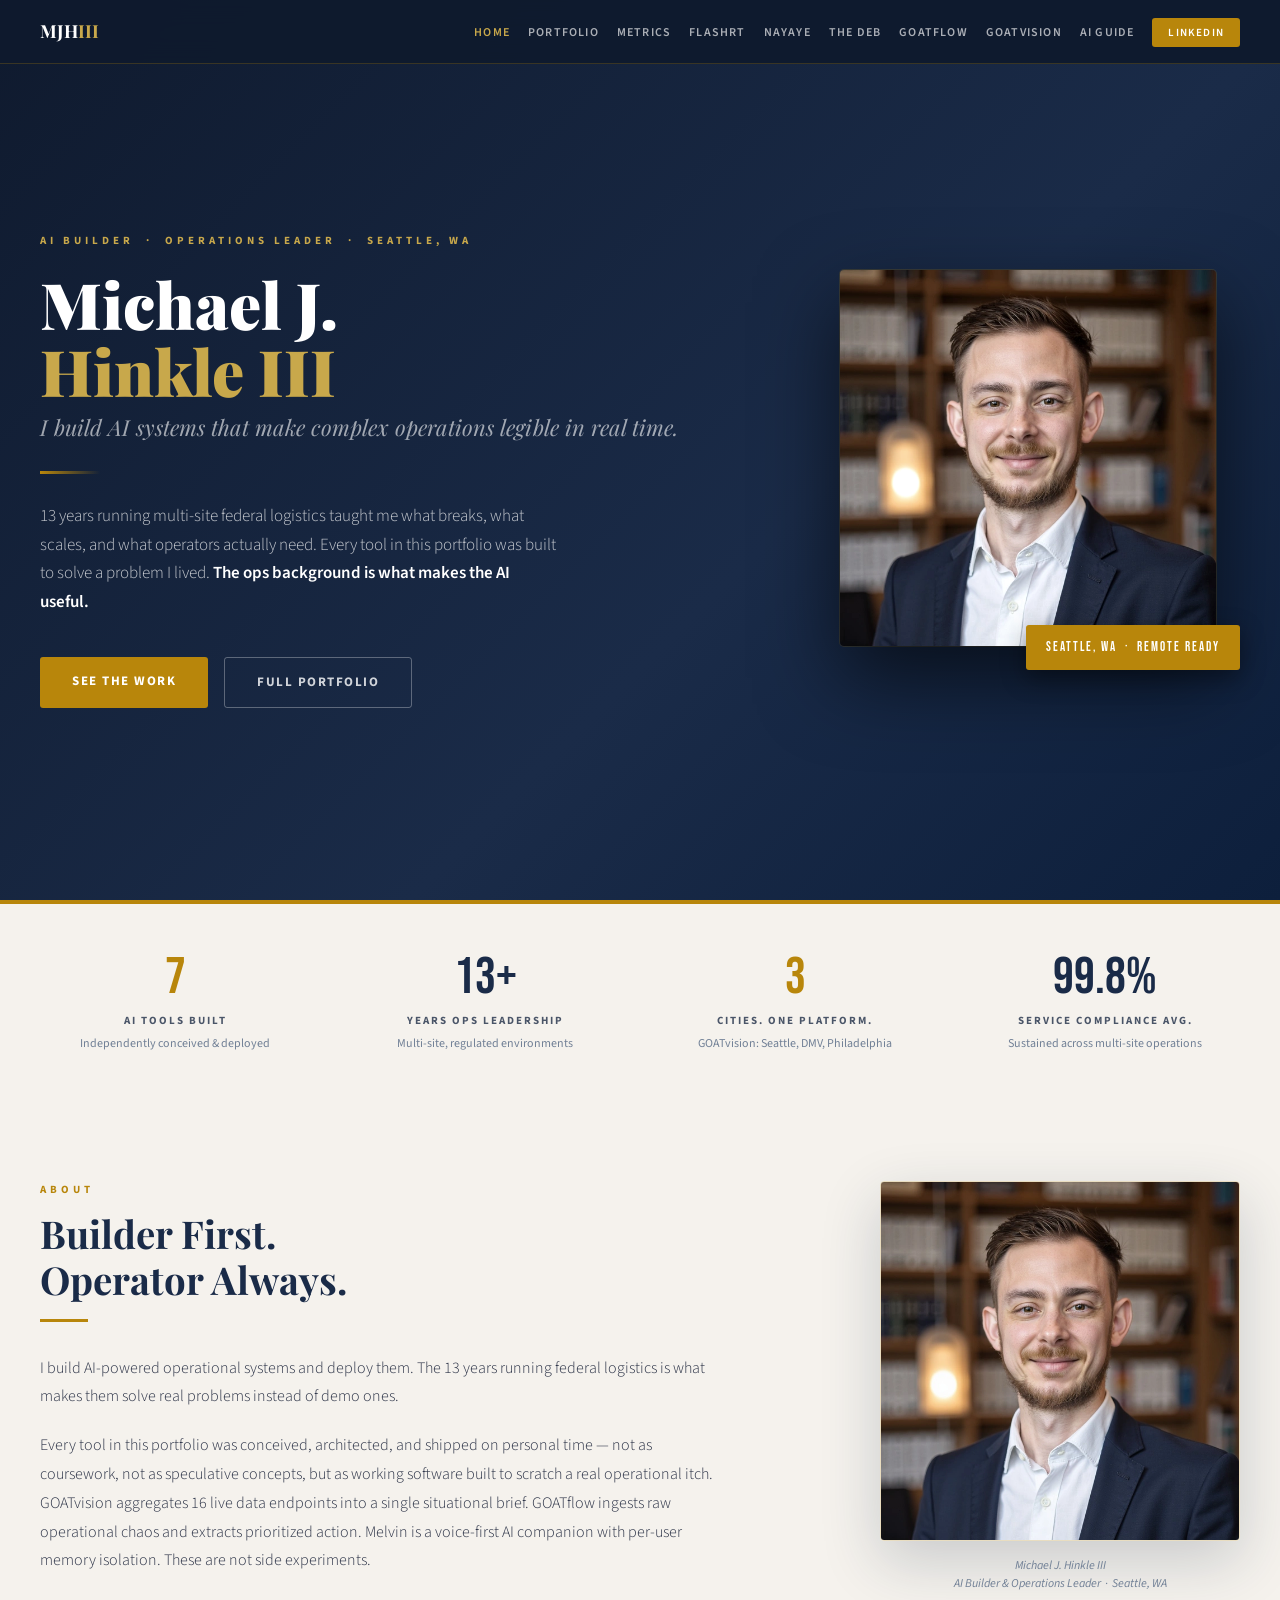
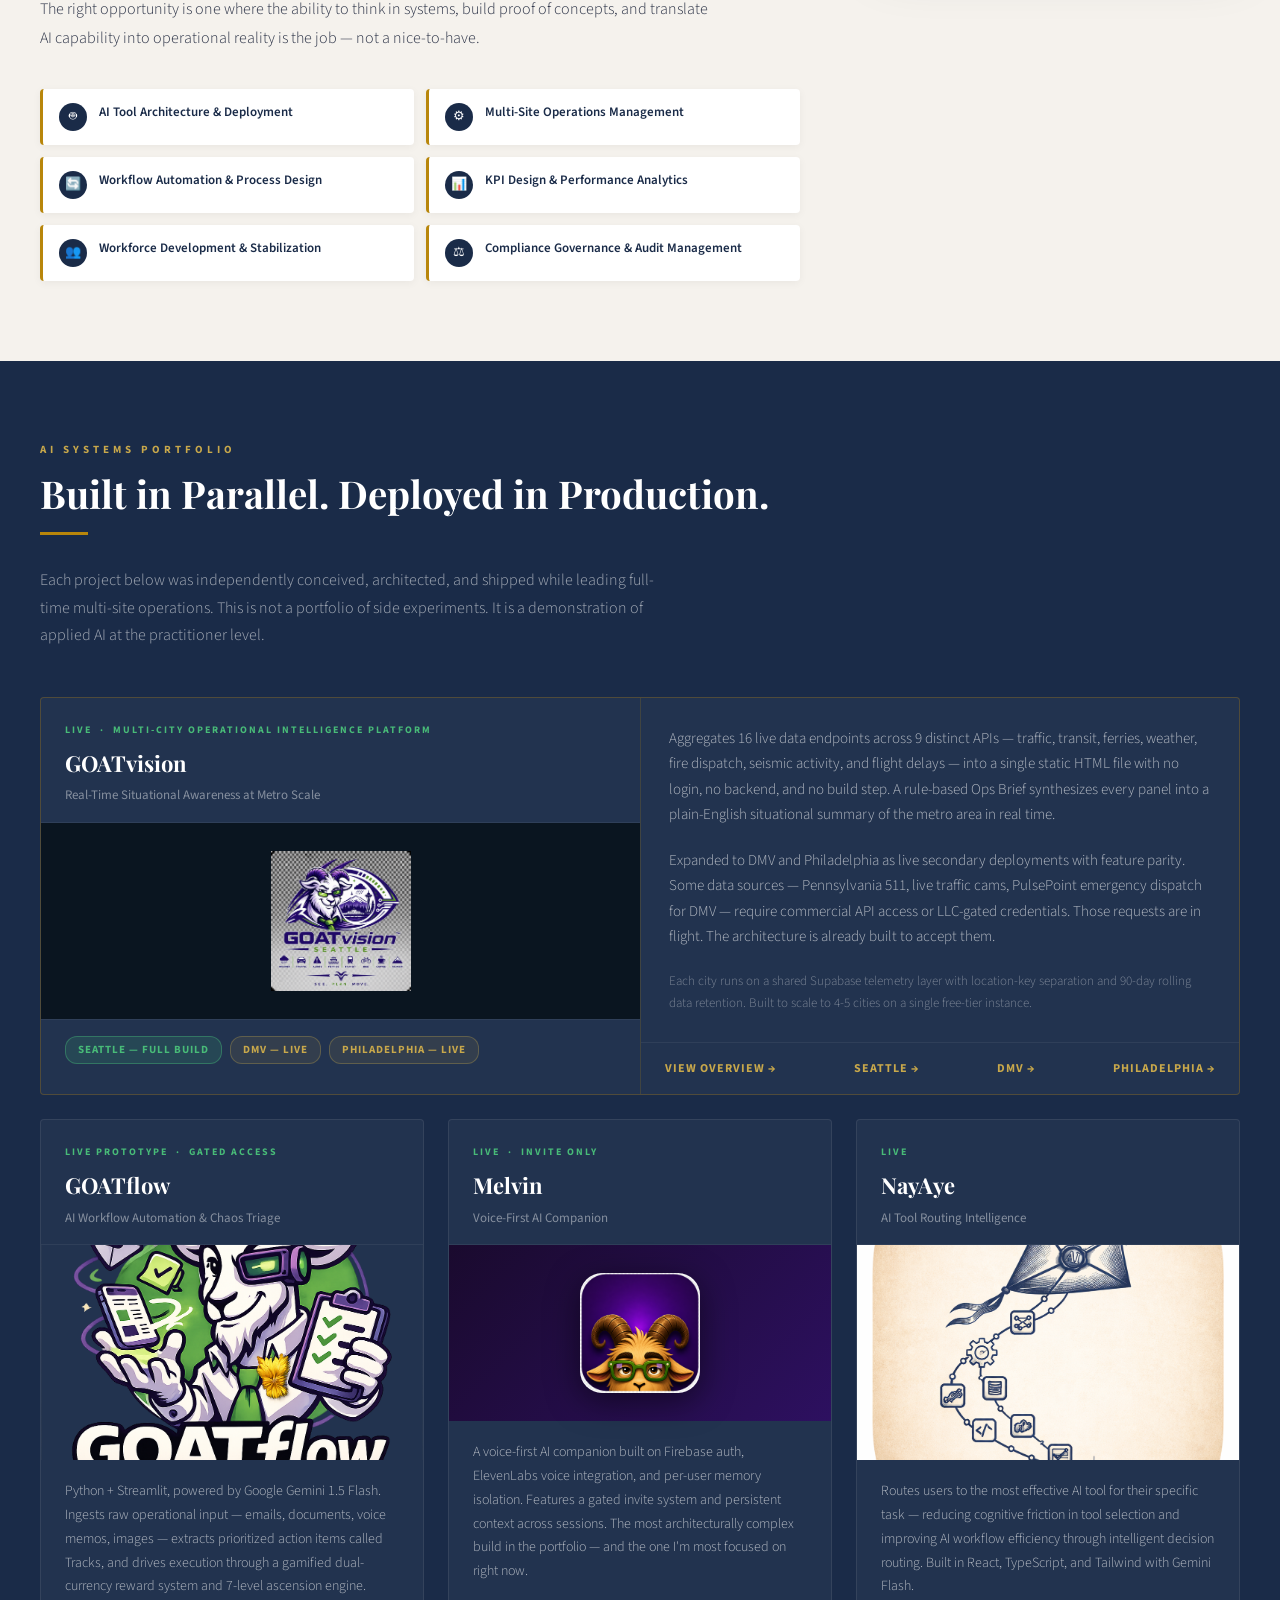
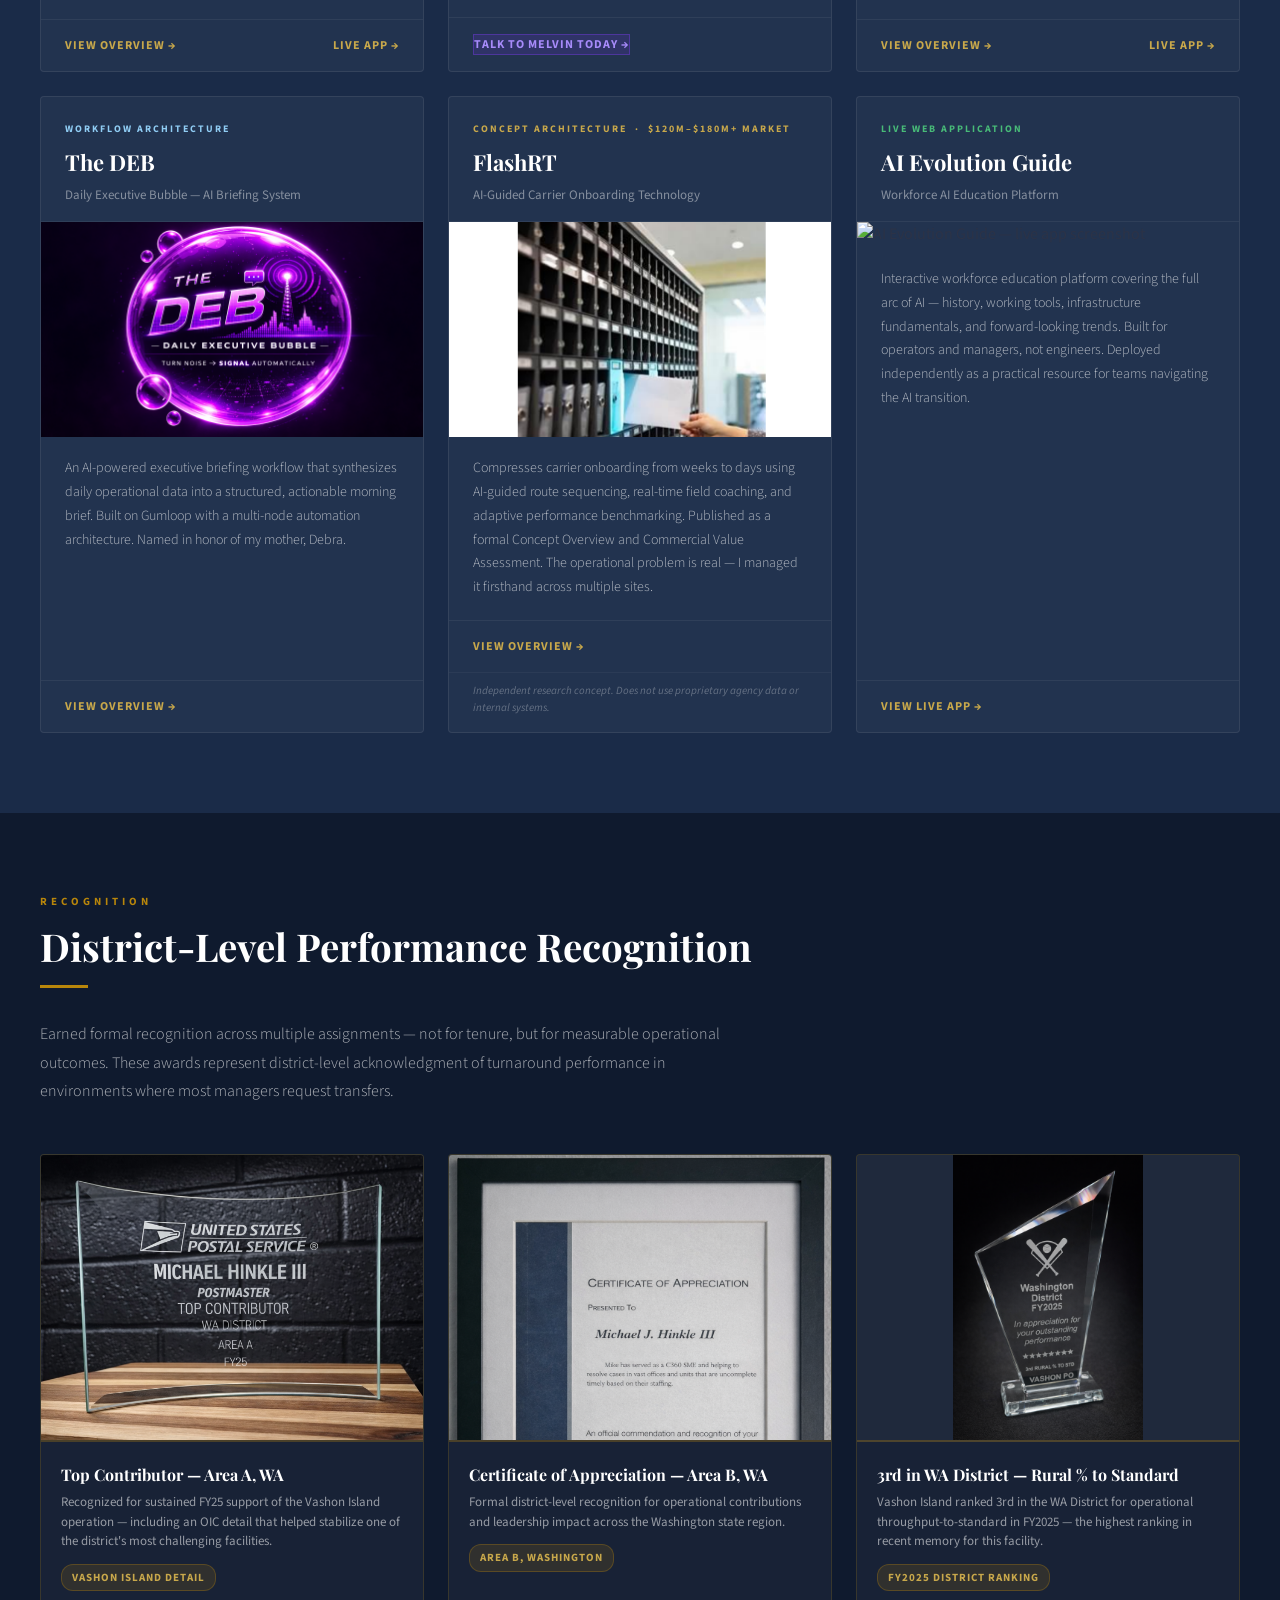
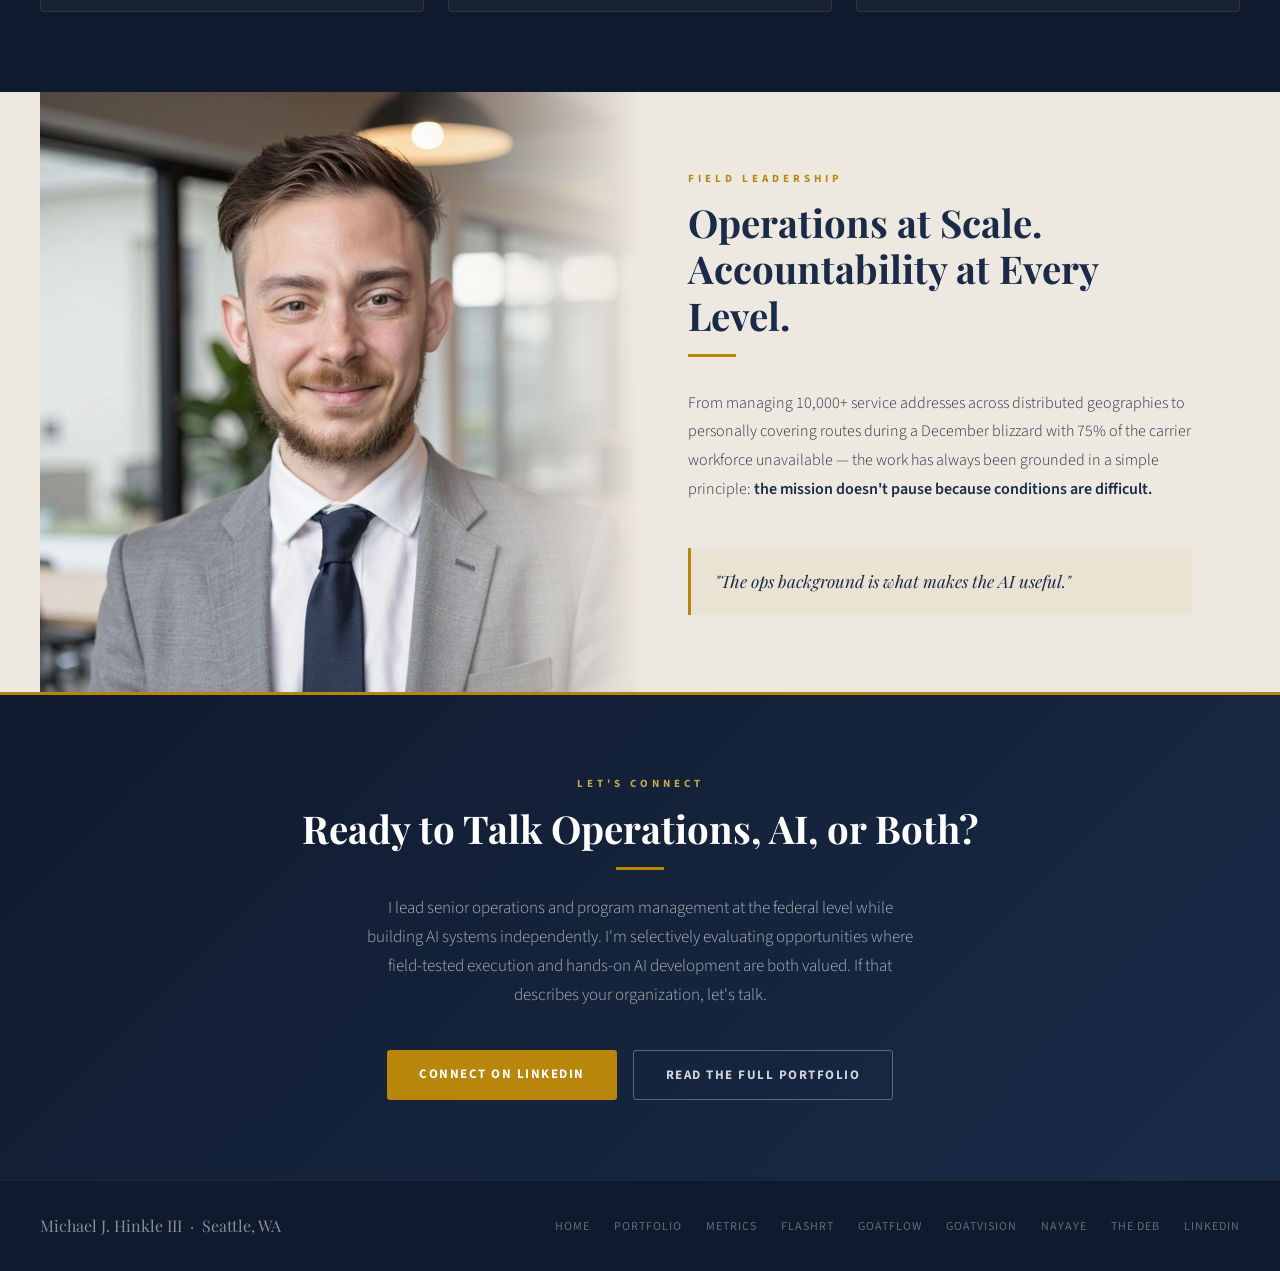
==== index.html @ 0e02fd37 "Add files via upload" ====
<!DOCTYPE html>
<html lang="en">
<head>
<meta charset="UTF-8">
<meta name="viewport" content="width=device-width, initial-scale=1.0">
<title>Michael J. Hinkle III — AI Builder & Operations Leader</title>
<link href="https://fonts.googleapis.com/css2?family=Playfair+Display:ital,wght@0,400;0,700;0,900;1,400;1,700&family=Source+Sans+3:ital,wght@0,300;0,400;0,600;0,700;1,300;1,400&family=Bebas+Neue&display=swap" rel="stylesheet">
<style>
:root{--navy:#1a2b48;--navy-dark:#0f1a2e;--gold:#b8860b;--gold-light:#c8a84b;--cream:#F5F2ED;--cream-dark:#ede8e0;--steel:#4a5568;--text:#2c3347;--text-light:#718096;}
*,*::before,*::after{box-sizing:border-box;margin:0;padding:0;}
html{scroll-behavior:smooth;}
body{font-family:'Source Sans 3',sans-serif;background:var(--navy-dark);color:var(--text);line-height:1.6;}
.site-nav{position:fixed;top:0;left:0;right:0;height:64px;background:rgba(15,26,46,0.97);backdrop-filter:blur(12px);display:flex;align-items:center;justify-content:space-between;padding:0 40px;z-index:1000;border-bottom:1px solid rgba(184,134,11,0.25);}
.nav-brand{font-family:'Playfair Display',serif;font-size:18px;font-weight:700;color:#fff;text-decoration:none;}
.nav-brand span{color:var(--gold-light);}
.nav-links{display:flex;gap:24px;align-items:center;list-style:none;}
.nav-links a{color:rgba(255,255,255,0.65);text-decoration:none;font-size:13px;font-weight:600;letter-spacing:1.2px;text-transform:uppercase;transition:color 0.2s;}
.nav-links a:hover,.nav-links a.active{color:var(--gold-light);}
.nav-links .nav-cta{background:var(--gold);color:#fff !important;padding:8px 18px;border-radius:3px;font-size:12px !important;}
.nav-links .nav-cta:hover{background:var(--gold-light) !important;color:var(--navy-dark) !important;}

/* HERO */
.hero{min-height:100vh;background:linear-gradient(135deg,var(--navy-dark) 0%,#1a2b48 60%,#0d1f3c 100%);display:flex;align-items:center;padding:100px 40px 60px;position:relative;overflow:hidden;}
.hero-inner{max-width:1200px;margin:0 auto;width:100%;display:grid;grid-template-columns:1fr 400px;gap:80px;align-items:center;position:relative;z-index:1;}
.hero-eyebrow{font-size:11px;font-weight:700;letter-spacing:4px;text-transform:uppercase;color:var(--gold-light);margin-bottom:20px;display:block;}
.hero-name{font-family:'Playfair Display',serif;font-size:clamp(42px,5vw,68px);font-weight:900;line-height:1.05;color:#fff;margin-bottom:8px;}
.hero-name span{color:var(--gold-light);}
.hero-title{font-family:'Playfair Display',serif;font-size:clamp(16px,2vw,22px);font-style:italic;font-weight:400;color:rgba(255,255,255,0.6);margin-bottom:28px;line-height:1.4;}
.hero-rule{width:60px;height:3px;background:linear-gradient(90deg,var(--gold),transparent);margin-bottom:28px;}
.hero-tagline{font-size:17px;font-weight:300;color:rgba(255,255,255,0.75);line-height:1.7;max-width:520px;margin-bottom:40px;}
.hero-tagline strong{color:#fff;font-weight:600;}
.hero-actions{display:flex;gap:16px;flex-wrap:wrap;}
.btn-primary{display:inline-block;background:var(--gold);color:#fff;padding:14px 32px;text-decoration:none;font-family:'Source Sans 3',sans-serif;font-size:13px;font-weight:700;letter-spacing:1.5px;text-transform:uppercase;border-radius:3px;transition:all 0.2s;}
.btn-primary:hover{background:var(--gold-light);color:var(--navy-dark);transform:translateY(-1px);}
.btn-outline{display:inline-block;border:1.5px solid rgba(255,255,255,0.3);color:rgba(255,255,255,0.8);padding:14px 32px;text-decoration:none;font-family:'Source Sans 3',sans-serif;font-size:13px;font-weight:700;letter-spacing:1.5px;text-transform:uppercase;border-radius:3px;transition:all 0.2s;}
.btn-outline:hover{border-color:var(--gold-light);color:var(--gold-light);}
.hero-photo-card{position:relative;padding-bottom:24px;padding-right:24px;}
.hero-photo-frame{position:relative;border-radius:4px;overflow:hidden;box-shadow:0 32px 80px rgba(0,0,0,0.6),0 0 0 1px rgba(184,134,11,0.2);}
.hero-photo-frame img{width:100%;display:block;filter:contrast(1.05) saturate(0.9);}
.hero-photo-badge{position:absolute;bottom:0;right:0;background:var(--gold);color:#fff;padding:12px 20px;font-family:'Bebas Neue',sans-serif;font-size:13px;letter-spacing:2px;border-radius:3px;box-shadow:0 8px 24px rgba(0,0,0,0.4);}

/* STATS BAR */
.stats-bar{background:var(--cream);padding:48px 40px;border-top:4px solid var(--gold);}
.stats-bar-inner{max-width:1200px;margin:0 auto;display:grid;grid-template-columns:repeat(4,1fr);gap:40px;}
.stat-item{text-align:center;}
.stat-num{font-family:'Bebas Neue',sans-serif;font-size:52px;line-height:1;color:var(--navy);margin-bottom:8px;}
.stat-num.gold{color:var(--gold);}
.stat-label{font-size:11px;font-weight:700;letter-spacing:2px;text-transform:uppercase;color:var(--steel);margin-bottom:4px;}
.stat-note{font-size:12px;color:var(--text-light);}

/* SECTIONS */
.section{padding:80px 40px;}
.section-inner{max-width:1200px;margin:0 auto;}
.section-eyebrow{font-size:11px;font-weight:700;letter-spacing:4px;text-transform:uppercase;color:var(--gold);margin-bottom:12px;}
.section-title{font-family:'Playfair Display',serif;font-size:clamp(28px,3vw,40px);font-weight:700;color:var(--navy);margin-bottom:16px;line-height:1.2;}
.section-rule{width:48px;height:3px;background:var(--gold);margin-bottom:32px;}
.section-body{font-size:16px;font-weight:300;line-height:1.8;color:var(--text);max-width:680px;}
.section-body p{margin-bottom:20px;}
.section-body strong{font-weight:600;color:var(--navy);}

/* ABOUT */
.about-section{background:var(--cream);}
.about-grid{display:grid;grid-template-columns:1fr 360px;gap:80px;align-items:start;}
.about-photo-frame{border-radius:4px;overflow:hidden;box-shadow:0 20px 60px rgba(26,43,72,0.2);border:1px solid rgba(184,134,11,0.2);}
.about-photo-frame img{width:100%;display:block;}
.about-photo-caption{margin-top:16px;font-size:12px;font-style:italic;color:var(--text-light);text-align:center;line-height:1.5;}
.competencies-grid{display:grid;grid-template-columns:1fr 1fr;gap:12px;margin-top:36px;}
.competency-item{display:flex;align-items:flex-start;gap:12px;padding:14px 16px;background:#fff;border-radius:4px;border-left:3px solid var(--gold);box-shadow:0 2px 8px rgba(0,0,0,0.05);}
.competency-icon{width:28px;height:28px;flex-shrink:0;background:var(--navy);border-radius:50%;display:flex;align-items:center;justify-content:center;font-size:13px;color:#fff;}
.competency-text{font-size:13px;font-weight:600;color:var(--navy);line-height:1.4;}

/* RECOGNITION */
.recognition-section{background:var(--navy-dark);}
.recognition-grid{display:grid;grid-template-columns:repeat(3,1fr);gap:24px;margin-top:48px;}
.recognition-card{background:rgba(255,255,255,0.04);border:1px solid rgba(184,134,11,0.2);border-radius:4px;overflow:hidden;transition:transform 0.2s,border-color 0.2s;}
.recognition-card:hover{transform:translateY(-4px);border-color:rgba(184,134,11,0.5);}
.recognition-card-img{width:100%;aspect-ratio:4/3;object-fit:cover;object-position:top;display:block;border-bottom:2px solid rgba(184,134,11,0.3);}
.recognition-card-img.img-full{object-fit:contain;object-position:center;background:rgba(255,255,255,0.03);}
.recognition-card-body{padding:20px;}
.recognition-card-title{font-family:'Playfair Display',serif;font-size:16px;font-weight:700;color:#fff;margin-bottom:6px;}
.recognition-card-desc{font-size:13px;color:rgba(255,255,255,0.55);line-height:1.5;}
.recognition-card-badge{display:inline-block;margin-top:12px;padding:4px 10px;background:rgba(184,134,11,0.15);border:1px solid rgba(184,134,11,0.3);border-radius:12px;font-size:11px;font-weight:700;letter-spacing:1px;text-transform:uppercase;color:var(--gold-light);}

/* ENTERPRISE SPLIT */
.enterprise-section{background:var(--cream-dark);padding:0;overflow:hidden;}
.enterprise-inner{max-width:1200px;margin:0 auto;display:grid;grid-template-columns:1fr 1fr;min-height:480px;}
.enterprise-photo{position:relative;overflow:hidden;}
.enterprise-photo img{width:100%;height:100%;object-fit:cover;object-position:center;display:block;}
.enterprise-photo-overlay{position:absolute;inset:0;background:linear-gradient(90deg,transparent 60%,var(--cream-dark));}
.enterprise-content{padding:64px 48px;display:flex;flex-direction:column;justify-content:center;}
.enterprise-quote{margin-top:24px;padding:20px 24px;border-left:3px solid var(--gold);background:rgba(184,134,11,0.06);border-radius:0 4px 4px 0;font-family:'Playfair Display',serif;font-size:17px;font-style:italic;color:var(--navy);line-height:1.6;}

/* PROJECTS */
.projects-section{background:var(--navy);}
.projects-grid{display:grid;grid-template-columns:repeat(3,1fr);gap:24px;margin-top:48px;}
.project-card{background:rgba(255,255,255,0.04);border:1px solid rgba(255,255,255,0.08);border-radius:4px;overflow:hidden;transition:transform 0.2s,border-color 0.2s;display:flex;flex-direction:column;}
.project-card:hover{transform:translateY(-4px);border-color:rgba(184,134,11,0.4);}
.project-card.flagship{grid-column:1 / -1;display:grid;grid-template-columns:1fr 1fr;border-color:rgba(184,134,11,0.3);}
.project-card.flagship:hover{border-color:rgba(184,134,11,0.7);}
.flagship-left{display:flex;flex-direction:column;}
.flagship-right{border-left:1px solid rgba(184,134,11,0.2);display:flex;flex-direction:column;justify-content:space-between;}
.project-card-header{padding:24px 24px 16px;border-bottom:1px solid rgba(255,255,255,0.06);}
.project-card-tag{font-size:10px;font-weight:700;letter-spacing:2px;text-transform:uppercase;margin-bottom:8px;}
.tag-live{color:#48bb78;}.tag-concept{color:var(--gold-light);}.tag-workflow{color:#90cdf4;}.tag-coming{color:#b794f4;}
.project-card-name{font-family:'Playfair Display',serif;font-size:22px;font-weight:700;color:#fff;margin-bottom:4px;}
.project-card-sub{font-size:13px;color:rgba(255,255,255,0.45);}
.project-card-body{padding:20px 24px;flex:1;}
.project-card-desc{font-size:14px;font-weight:300;color:rgba(255,255,255,0.65);line-height:1.7;}
.project-card-footer{padding:16px 24px;border-top:1px solid rgba(255,255,255,0.06);display:flex;justify-content:space-between;align-items:center;gap:12px;flex-wrap:wrap;}
.project-card-link{font-size:12px;font-weight:700;letter-spacing:1px;text-transform:uppercase;color:var(--gold-light);text-decoration:none;transition:color 0.2s;}
.project-card-link:hover{color:#fff;}
.project-card-img{width:100%;aspect-ratio:16/9;object-fit:cover;display:block;}
.city-badges{display:flex;gap:8px;flex-wrap:wrap;padding:16px 24px;border-top:1px solid rgba(255,255,255,0.06);}
.city-badge{padding:4px 12px;border-radius:12px;font-size:11px;font-weight:700;letter-spacing:1px;text-transform:uppercase;}
.city-badge.active{background:rgba(72,187,120,0.15);border:1px solid rgba(72,187,120,0.4);color:#48bb78;}
.city-badge.partial{background:rgba(200,168,75,0.1);border:1px solid rgba(200,168,75,0.3);color:var(--gold-light);}

/* CTA */
.cta-section{background:linear-gradient(135deg,var(--navy-dark),var(--navy));padding:80px 40px;text-align:center;border-top:3px solid var(--gold);}
.cta-body{font-size:17px;font-weight:300;color:rgba(255,255,255,0.65);max-width:560px;margin:0 auto 40px;line-height:1.7;}
.cta-actions{display:flex;gap:16px;justify-content:center;flex-wrap:wrap;}

/* FOOTER */
.site-footer{background:var(--navy-dark);border-top:1px solid rgba(255,255,255,0.06);padding:32px 40px;display:flex;justify-content:space-between;align-items:center;flex-wrap:wrap;gap:16px;}
.footer-brand{font-family:'Playfair Display',serif;font-size:16px;color:rgba(255,255,255,0.5);}
.footer-nav{display:flex;gap:24px;flex-wrap:wrap;}
.footer-nav a{font-size:12px;color:rgba(255,255,255,0.35);text-decoration:none;letter-spacing:1px;text-transform:uppercase;transition:color 0.2s;}
.footer-nav a:hover{color:var(--gold-light);}

@media(max-width:900px){
  .hero-inner{grid-template-columns:1fr;}
  .hero-photo-card{display:none;}
  .about-grid{grid-template-columns:1fr;}
  .enterprise-inner{grid-template-columns:1fr;}
  .enterprise-photo{height:300px;}
  .recognition-grid{grid-template-columns:1fr;}
  .projects-grid{grid-template-columns:1fr;}
  .project-card.flagship{grid-column:auto;display:flex;flex-direction:column;}
  .flagship-right{border-left:none;border-top:1px solid rgba(184,134,11,0.2);}
  .stats-bar-inner{grid-template-columns:repeat(2,1fr);}
  .site-nav{padding:0 20px;}
  .hero{padding:100px 20px 60px;}
  .section{padding:60px 20px;}
  .competencies-grid{grid-template-columns:1fr;}
}

  /* ── UNIVERSAL NAV (mobile-responsive) ── */
  .site-nav{position:fixed;top:0;left:0;right:0;height:64px;background:rgba(15,26,46,0.97);backdrop-filter:blur(12px);display:flex;align-items:center;justify-content:space-between;padding:0 40px;z-index:1000;border-bottom:1px solid rgba(184,134,11,0.25);}
  .nav-brand{font-family:'Playfair Display',serif;font-size:18px;font-weight:700;color:#fff;text-decoration:none;}
  .nav-brand span{color:#c8a84b;}
  .nav-links{display:flex;gap:18px;align-items:center;list-style:none;}
  .nav-links a{color:rgba(255,255,255,0.65);text-decoration:none;font-size:12px;font-weight:600;letter-spacing:1.2px;text-transform:uppercase;transition:color 0.2s;}
  .nav-links a:hover,.nav-links a.active{color:#c8a84b;}
  .nav-links .nav-cta{background:#b8860b;color:#fff !important;padding:7px 16px;font-size:11px !important;}
  .nav-links .nav-cta:hover{background:#c8a84b !important;color:#0f1a2e !important;}
  /* Hamburger */
  .nav-hamburger{display:none;flex-direction:column;gap:5px;cursor:pointer;padding:6px;background:none;border:none;z-index:1010;}
  .nav-hamburger span{display:block;width:24px;height:2px;background:#fff;border-radius:2px;transition:all 0.25s;}
  .nav-hamburger.open span:nth-child(1){transform:translateY(7px) rotate(45deg);}
  .nav-hamburger.open span:nth-child(2){opacity:0;}
  .nav-hamburger.open span:nth-child(3){transform:translateY(-7px) rotate(-45deg);}
  @media(max-width:860px){
    .site-nav{padding:0 20px;}
    .nav-hamburger{display:flex;}
    .nav-links{
      display:none;flex-direction:column;gap:0;
      position:fixed;top:64px;left:0;right:0;bottom:0;
      background:rgba(10,18,35,0.99);backdrop-filter:blur(16px);
      padding:24px 0 40px;overflow-y:auto;z-index:999;
      border-top:1px solid rgba(184,134,11,0.2);
    }
    .nav-links.open{display:flex;}
    .nav-links li{width:100%;}
    .nav-links a{
      display:block;width:100%;padding:16px 32px;
      font-size:14px;letter-spacing:1.5px;
      border-bottom:1px solid rgba(255,255,255,0.05);
      color:rgba(255,255,255,0.75);
    }
    .nav-links a:hover,.nav-links a.active{color:#c8a84b;background:rgba(184,134,11,0.06);}
    .nav-links .nav-cta{
      margin:20px 32px 0;width:auto;
      padding:14px 20px;text-align:center;
      background:rgba(184,134,11,0.15);
      border:1px solid rgba(184,134,11,0.4);
      color:#c8a84b !important;
    }
    .nav-links .nav-cta:hover{background:rgba(184,134,11,0.28) !important;color:#fff !important;}
  }

</style>
</head>
<body>

<nav class="site-nav">
  <a href="index.html" class="nav-brand">MJH<span>III</span></a>
  <button class="nav-hamburger" id="nav-hamburger" aria-label="Menu" onclick="toggleNav()">
    <span></span><span></span><span></span>
  </button>
  <ul class="nav-links" id="nav-links">
    <li><a href="index.html" class="active">Home</a></li>
    <li><a href="portfolio.html">Portfolio</a></li>
    <li><a href="metrics.html">Metrics</a></li>
    <li><a href="flashrt.html">FlashRT</a></li>
    <li><a href="nayaye.html">NayAye</a></li>
    <li><a href="deb.html">The DEB</a></li>
    <li><a href="goatflow.html">GOATflow</a></li>
    <li><a href="goatvisionseattle.html">GOATvision</a></li>
    <li><a href="https://aiguide.michaeljhinkle.com" target="_blank" rel="noopener">AI Guide</a></li>
    <li><a href="https://linkedin.com/in/michaeljhinkle" target="_blank" rel="noopener" class="nav-cta">LinkedIn</a></li>
  </ul>
</nav>
<script>
function toggleNav(){
  var h=document.getElementById('nav-hamburger');
  var n=document.getElementById('nav-links');
  h.classList.toggle('open');
  n.classList.toggle('open');
  document.body.style.overflow=n.classList.contains('open')?'hidden':'';
}
// Close menu when a link is clicked
document.addEventListener('DOMContentLoaded',function(){
  var links=document.querySelectorAll('.nav-links a');
  links.forEach(function(l){l.addEventListener('click',function(){
    document.getElementById('nav-hamburger').classList.remove('open');
    document.getElementById('nav-links').classList.remove('open');
    document.body.style.overflow='';
  });});
});
</script><!-- HERO -->
<section class="hero">
  <div class="hero-inner">
    <div>
      <span class="hero-eyebrow">AI Builder &nbsp;·&nbsp; Operations Leader &nbsp;·&nbsp; Seattle, WA</span>
      <h1 class="hero-name">Michael J.<br><span>Hinkle III</span></h1>
      <div class="hero-title">I build AI systems that make complex operations legible in real time.</div>
      <div class="hero-rule"></div>
      <p class="hero-tagline">13 years running multi-site federal logistics taught me what breaks, what scales, and what operators actually need. Every tool in this portfolio was built to solve a problem I lived. <strong>The ops background is what makes the AI useful.</strong></p>
      <div class="hero-actions">
        <a href="#projects" class="btn-primary">See the Work</a>
        <a href="portfolio.html" class="btn-outline">Full Portfolio</a>
      </div>
    </div>
    <div class="hero-photo-card">
      <div class="hero-photo-frame">
        <img src="headshot.webp" alt="Michael J. Hinkle III" loading="eager">
      </div>
      <div class="hero-photo-badge">Seattle, WA &nbsp;·&nbsp; Remote Ready</div>
    </div>
  </div>
</section>

<!-- STATS BAR -->
<div class="stats-bar">
  <div class="stats-bar-inner">
    <div class="stat-item">
      <div class="stat-num gold">7</div>
      <div class="stat-label">AI Tools Built</div>
      <div class="stat-note">Independently conceived &amp; deployed</div>
    </div>
    <div class="stat-item">
      <div class="stat-num">13+</div>
      <div class="stat-label">Years Ops Leadership</div>
      <div class="stat-note">Multi-site, regulated environments</div>
    </div>
    <div class="stat-item">
      <div class="stat-num gold">3</div>
      <div class="stat-label">Cities. One Platform.</div>
      <div class="stat-note">GOATvision: Seattle, DMV, Philadelphia</div>
    </div>
    <div class="stat-item">
      <div class="stat-num">99.8%</div>
      <div class="stat-label">Service Compliance Avg.</div>
      <div class="stat-note">Sustained across multi-site operations</div>
    </div>
  </div>
</div>

<!-- ABOUT -->
<section class="section about-section" id="about">
  <div class="section-inner">
    <div class="about-grid">
      <div>
        <div class="section-eyebrow">About</div>
        <h2 class="section-title">Builder First.<br>Operator Always.</h2>
        <div class="section-rule"></div>
        <div class="section-body">
          <p>I build AI-powered operational systems and deploy them. The 13 years running federal logistics is what makes them solve real problems instead of demo ones.</p>
          <p>Every tool in this portfolio was conceived, architected, and shipped on personal time — not as coursework, not as speculative concepts, but as working software built to scratch a real operational itch. GOATvision aggregates 16 live data endpoints into a single situational brief. GOATflow ingests raw operational chaos and extracts prioritized action. Melvin is a voice-first AI companion with per-user memory isolation. These are not side experiments.</p>
          <p>The right opportunity is one where the ability to think in systems, build proof of concepts, and translate AI capability into operational reality is the job — not a nice-to-have.</p>
        </div>
        <div class="competencies-grid">
          <div class="competency-item"><div class="competency-icon">&#129302;</div><div class="competency-text">AI Tool Architecture &amp; Deployment</div></div>
          <div class="competency-item"><div class="competency-icon">&#9881;</div><div class="competency-text">Multi-Site Operations Management</div></div>
          <div class="competency-item"><div class="competency-icon">&#128260;</div><div class="competency-text">Workflow Automation &amp; Process Design</div></div>
          <div class="competency-item"><div class="competency-icon">&#128202;</div><div class="competency-text">KPI Design &amp; Performance Analytics</div></div>
          <div class="competency-item"><div class="competency-icon">&#128101;</div><div class="competency-text">Workforce Development &amp; Stabilization</div></div>
          <div class="competency-item"><div class="competency-icon">&#9878;</div><div class="competency-text">Compliance Governance &amp; Audit Management</div></div>
        </div>
      </div>
      <div>
        <div class="about-photo-frame">
          <img src="headshot.webp" alt="Michael J. Hinkle III" loading="lazy">
        </div>
        <p class="about-photo-caption">Michael J. Hinkle III<br>AI Builder &amp; Operations Leader &nbsp;·&nbsp; Seattle, WA</p>
      </div>
    </div>
  </div>
</section>

<!-- PROJECTS -->
<section class="section projects-section" id="projects">
  <div class="section-inner">
    <div class="section-eyebrow" style="color:var(--gold-light);">AI Systems Portfolio</div>
    <h2 class="section-title" style="color:#fff;">Built in Parallel. Deployed in Production.</h2>
    <div class="section-rule"></div>
    <p style="font-size:16px;font-weight:300;color:rgba(255,255,255,0.6);max-width:640px;line-height:1.7;margin-bottom:0;">Each project below was independently conceived, architected, and shipped while leading full-time multi-site operations. This is not a portfolio of side experiments. It is a demonstration of applied AI at the practitioner level.</p>

    <div class="projects-grid">

      <!-- FLAGSHIP: GOATvision -->
      <div class="project-card flagship">
        <div class="flagship-left">
          <div class="project-card-header">
            <div class="project-card-tag tag-live">Live &nbsp;·&nbsp; Multi-City Operational Intelligence Platform</div>
            <div class="project-card-name">GOATvision</div>
            <div class="project-card-sub">Real-Time Situational Awareness at Metro Scale</div>
          </div>
          <div style="background:#0a1520;display:flex;align-items:center;justify-content:center;padding:28px;min-height:180px;">
            <img src="GOATvision_Seattle_logo.png" alt="GOATvision" style="max-width:85%;max-height:140px;object-fit:contain;display:block;">
          </div>
          <div class="city-badges">
            <span class="city-badge active">Seattle &mdash; Full Build</span>
            <span class="city-badge partial">DMV &mdash; Live</span>
            <span class="city-badge partial">Philadelphia &mdash; Live</span>
          </div>
        </div>
        <div class="flagship-right">
          <div class="project-card-body" style="padding:28px;">
            <p class="project-card-desc" style="font-size:15px;margin-bottom:20px;">Aggregates 16 live data endpoints across 9 distinct APIs — traffic, transit, ferries, weather, fire dispatch, seismic activity, and flight delays — into a single static HTML file with no login, no backend, and no build step. A rule-based Ops Brief synthesizes every panel into a plain-English situational summary of the metro area in real time.</p>
            <p class="project-card-desc" style="font-size:15px;margin-bottom:20px;">Expanded to DMV and Philadelphia as live secondary deployments with feature parity. Some data sources — Pennsylvania 511, live traffic cams, PulsePoint emergency dispatch for DMV — require commercial API access or LLC-gated credentials. Those requests are in flight. The architecture is already built to accept them.</p>
            <p class="project-card-desc" style="font-size:13px;color:rgba(255,255,255,0.4);">Each city runs on a shared Supabase telemetry layer with location-key separation and 90-day rolling data retention. Built to scale to 4-5 cities on a single free-tier instance.</p>
          </div>
          <div class="project-card-footer">
            <a href="goatvisionseattle.html" class="project-card-link">View Overview &rarr;</a>
            <a href="https://goatvisionseattle.vercel.app" target="_blank" rel="noopener" class="project-card-link">Seattle &rarr;</a>
            <a href="https://goatvisiondmv.vercel.app" target="_blank" rel="noopener" class="project-card-link">DMV &rarr;</a>
            <a href="https://goatvisionphilly.vercel.app" target="_blank" rel="noopener" class="project-card-link">Philadelphia &rarr;</a>
          </div>
        </div>
      </div>

      <!-- GOATflow -->
      <div class="project-card">
        <div class="project-card-header">
          <div class="project-card-tag tag-live">Live Prototype &nbsp;·&nbsp; Gated Access</div>
          <div class="project-card-name">GOATflow</div>
          <div class="project-card-sub">AI Workflow Automation &amp; Chaos Triage</div>
        </div>
        <img src="goatflow_primary_logo.png" alt="GOATflow" class="project-card-img">
        <div class="project-card-body"><p class="project-card-desc">Python + Streamlit, powered by Google Gemini 1.5 Flash. Ingests raw operational input — emails, documents, voice memos, images — extracts prioritized action items called Tracks, and drives execution through a gamified dual-currency reward system and 7-level ascension engine.</p></div>
        <div class="project-card-footer">
          <a href="goatflow.html" class="project-card-link">View Overview &rarr;</a>
          <a href="https://goatflow.app" target="_blank" class="project-card-link">Live App &rarr;</a>
        </div>
      </div>

      <!-- Melvin -->
      <div class="project-card">
        <div class="project-card-header">
          <div class="project-card-tag tag-live">Live &nbsp;·&nbsp; Invite Only</div>
          <div class="project-card-name">Melvin</div>
          <div class="project-card-sub">Voice-First AI Companion</div>
        </div>
        <div style="background:linear-gradient(135deg,#1a0a2e,#2d1060);display:flex;align-items:center;justify-content:center;padding:28px;min-height:160px;">
          <img src="melvin_app_icon.png" alt="Melvin" style="max-width:120px;max-height:120px;object-fit:contain;display:block;border-radius:22px;box-shadow:0 8px 32px rgba(0,0,0,0.5);">
        </div>
        <div class="project-card-body"><p class="project-card-desc">A voice-first AI companion built on Firebase auth, ElevenLabs voice integration, and per-user memory isolation. Features a gated invite system and persistent context across sessions. The most architecturally complex build in the portfolio — and the one I'm most focused on right now.</p></div>
        <div class="project-card-footer">
          <a href="https://melvin-production-bbbe.up.railway.app" target="_blank" class="project-card-link" style="background:rgba(124,58,237,0.15);border:1px solid rgba(124,58,237,0.4);color:#a78bfa;">Talk to Melvin Today &rarr;</a>
        </div>
      </div>

      <!-- NayAye -->
      <div class="project-card">
        <div class="project-card-header">
          <div class="project-card-tag tag-live">Live</div>
          <div class="project-card-name">NayAye</div>
          <div class="project-card-sub">AI Tool Routing Intelligence</div>
        </div>
        <img src="NayAye_app_icon.png" alt="NayAye" class="project-card-img">
        <div class="project-card-body"><p class="project-card-desc">Routes users to the most effective AI tool for their specific task — reducing cognitive friction in tool selection and improving AI workflow efficiency through intelligent decision routing. Built in React, TypeScript, and Tailwind with Gemini Flash.</p></div>
        <div class="project-card-footer">
          <a href="nayaye.html" class="project-card-link">View Overview &rarr;</a>
          <a href="https://nayaye.vercel.app" target="_blank" class="project-card-link">Live App &rarr;</a>
        </div>
      </div>

      <!-- The DEB -->
      <div class="project-card">
        <div class="project-card-header">
          <div class="project-card-tag tag-workflow">Workflow Architecture</div>
          <div class="project-card-name">The DEB</div>
          <div class="project-card-sub">Daily Executive Bubble &mdash; AI Briefing System</div>
        </div>
        <img src="The_DEB_primary_logo.png" alt="The DEB" class="project-card-img">
        <div class="project-card-body"><p class="project-card-desc">An AI-powered executive briefing workflow that synthesizes daily operational data into a structured, actionable morning brief. Built on Gumloop with a multi-node automation architecture. Named in honor of my mother, Debra.</p></div>
        <div class="project-card-footer"><a href="deb.html" class="project-card-link">View Overview &rarr;</a></div>
      </div>

      <!-- FlashRT -->
      <div class="project-card">
        <div class="project-card-header">
          <div class="project-card-tag tag-concept">Concept Architecture &nbsp;·&nbsp; $120M–$180M+ Market</div>
          <div class="project-card-name">FlashRT</div>
          <div class="project-card-sub">AI-Guided Carrier Onboarding Technology</div>
        </div>
        <img src="MJP_FlashRT_cover_photo.png" alt="FlashRT" class="project-card-img">
        <div class="project-card-body"><p class="project-card-desc">Compresses carrier onboarding from weeks to days using AI-guided route sequencing, real-time field coaching, and adaptive performance benchmarking. Published as a formal Concept Overview and Commercial Value Assessment. The operational problem is real — I managed it firsthand across multiple sites.</p></div>
        <div class="project-card-footer"><a href="flashrt.html" class="project-card-link">View Overview &rarr;</a></div>
        <div style="padding:10px 24px 16px;font-size:11px;color:rgba(255,255,255,0.3);font-style:italic;line-height:1.5;border-top:1px solid rgba(255,255,255,0.04);">Independent research concept. Does not use proprietary agency data or internal systems.</div>
      </div>

      <!-- AI Evolution Guide -->
      <div class="project-card">
        <div class="project-card-header">
          <div class="project-card-tag tag-live">Live Web Application</div>
          <div class="project-card-name">AI Evolution Guide</div>
          <div class="project-card-sub">Workforce AI Education Platform</div>
        </div>
        <div style="overflow:hidden;max-height:160px;">
          <img src="ai_guide_screenshot.jpg" alt="AI Evolution Guide — live app screenshot" style="width:100%;display:block;object-fit:cover;object-position:top;">
        </div>
        <div class="project-card-body"><p class="project-card-desc">Interactive workforce education platform covering the full arc of AI — history, working tools, infrastructure fundamentals, and forward-looking trends. Built for operators and managers, not engineers. Deployed independently as a practical resource for teams navigating the AI transition.</p></div>
        <div class="project-card-footer">
          <a href="https://aiguide.michaeljhinkle.com" target="_blank" class="project-card-link">View Live App &rarr;</a>
        </div>
      </div>

    </div>
  </div>
</section>
<section class="section recognition-section" id="recognition">
  <div class="section-inner">
    <div class="section-eyebrow">Recognition</div>
    <h2 class="section-title" style="color:#fff;">District-Level Performance Recognition</h2>
    <div class="section-rule"></div>
    <p class="section-body" style="color:rgba(255,255,255,0.65);max-width:680px;margin-bottom:0;">Earned formal recognition across multiple assignments — not for tenure, but for measurable operational outcomes. These awards represent district-level acknowledgment of turnaround performance in environments where most managers request transfers.</p>
    <div class="recognition-grid">
      <div class="recognition-card">
        <img src="Top_Contributor_Area_A_WA_USPS_Michael_Hinkle_III.png" alt="Top Contributor Area A" class="recognition-card-img">
        <div class="recognition-card-body">
          <div class="recognition-card-title">Top Contributor — Area A, WA</div>
          <div class="recognition-card-desc">Recognized for sustained FY25 support of the Vashon Island operation — including an OIC detail that helped stabilize one of the district's most challenging facilities.</div>
          <span class="recognition-card-badge">Vashon Island Detail</span>
        </div>
      </div>
      <div class="recognition-card">
        <img src="Certificate_of_Appreciation_Area_B_WA_USPS_Michael_Hinkle_III.png" alt="Certificate of Appreciation Area B" class="recognition-card-img">
        <div class="recognition-card-body">
          <div class="recognition-card-title">Certificate of Appreciation — Area B, WA</div>
          <div class="recognition-card-desc">Formal district-level recognition for operational contributions and leadership impact across the Washington state region.</div>
          <span class="recognition-card-badge">Area B, Washington</span>
        </div>
      </div>
      <div class="recognition-card">
        <img src="Vashon_Island_WA_3rd_Rural_Percent_Standard_FY2025.png" alt="Vashon Island 3rd WA District" class="recognition-card-img img-full">
        <div class="recognition-card-body">
          <div class="recognition-card-title">3rd in WA District — Rural % to Standard</div>
          <div class="recognition-card-desc">Vashon Island ranked 3rd in the WA District for operational throughput-to-standard in FY2025 — the highest ranking in recent memory for this facility.</div>
          <span class="recognition-card-badge">FY2025 District Ranking</span>
        </div>
      </div>
    </div>
  </div>
</section>

<!-- ENTERPRISE PHOTO SPLIT -->
<div class="enterprise-section">
  <div class="enterprise-inner">
    <div class="enterprise-photo">
      <img src="MJP_1stclassserviceGeorge_enterprisework.png" alt="Enterprise Field Operations">
      <div class="enterprise-photo-overlay"></div>
    </div>
    <div class="enterprise-content">
      <div class="section-eyebrow">Field Leadership</div>
      <h2 class="section-title">Operations at Scale.<br>Accountability at Every Level.</h2>
      <div class="section-rule"></div>
      <div class="section-body">
        <p>From managing 10,000+ service addresses across distributed geographies to personally covering routes during a December blizzard with 75% of the carrier workforce unavailable — the work has always been grounded in a simple principle: <strong>the mission doesn't pause because conditions are difficult.</strong></p>
      </div>
      <div class="enterprise-quote">"The ops background is what makes the AI useful."</div>
    </div>
  </div>
</div>

<!-- CTA -->
<section class="cta-section">
  <div class="section-inner">
    <div class="section-eyebrow" style="color:var(--gold-light);">Let's Connect</div>
    <h2 class="section-title" style="color:#fff;margin:0 auto 16px;">Ready to Talk Operations, AI, or Both?</h2>
    <div class="section-rule" style="margin:0 auto 24px;"></div>
    <p class="cta-body">I lead senior operations and program management at the federal level while building AI systems independently. I'm selectively evaluating opportunities where field-tested execution and hands-on AI development are both valued. If that describes your organization, let's talk.</p>
    <div class="cta-actions">
      <a href="https://linkedin.com/in/michaeljhinkle" target="_blank" class="btn-primary">Connect on LinkedIn</a>
      <a href="portfolio.html" class="btn-outline">Read the Full Portfolio</a>
    </div>
  </div>
</section>

<footer class="site-footer">
  <div class="footer-brand">Michael J. Hinkle III &nbsp;·&nbsp; Seattle, WA</div>
  <nav class="footer-nav">
    <a href="index.html">Home</a>
    <a href="portfolio.html">Portfolio</a>
    <a href="metrics.html">Metrics</a>
    <a href="flashrt.html">FlashRT</a>
    <a href="goatflow.html">GOATflow</a>
    <a href="goatvisionseattle.html">GOATvision</a>
    <a href="nayaye.html">NayAye</a>
    <a href="deb.html">The DEB</a>
    <a href="https://linkedin.com/in/michaeljhinkle" target="_blank">LinkedIn</a>
  </nav>
</footer>

</body>
</html>
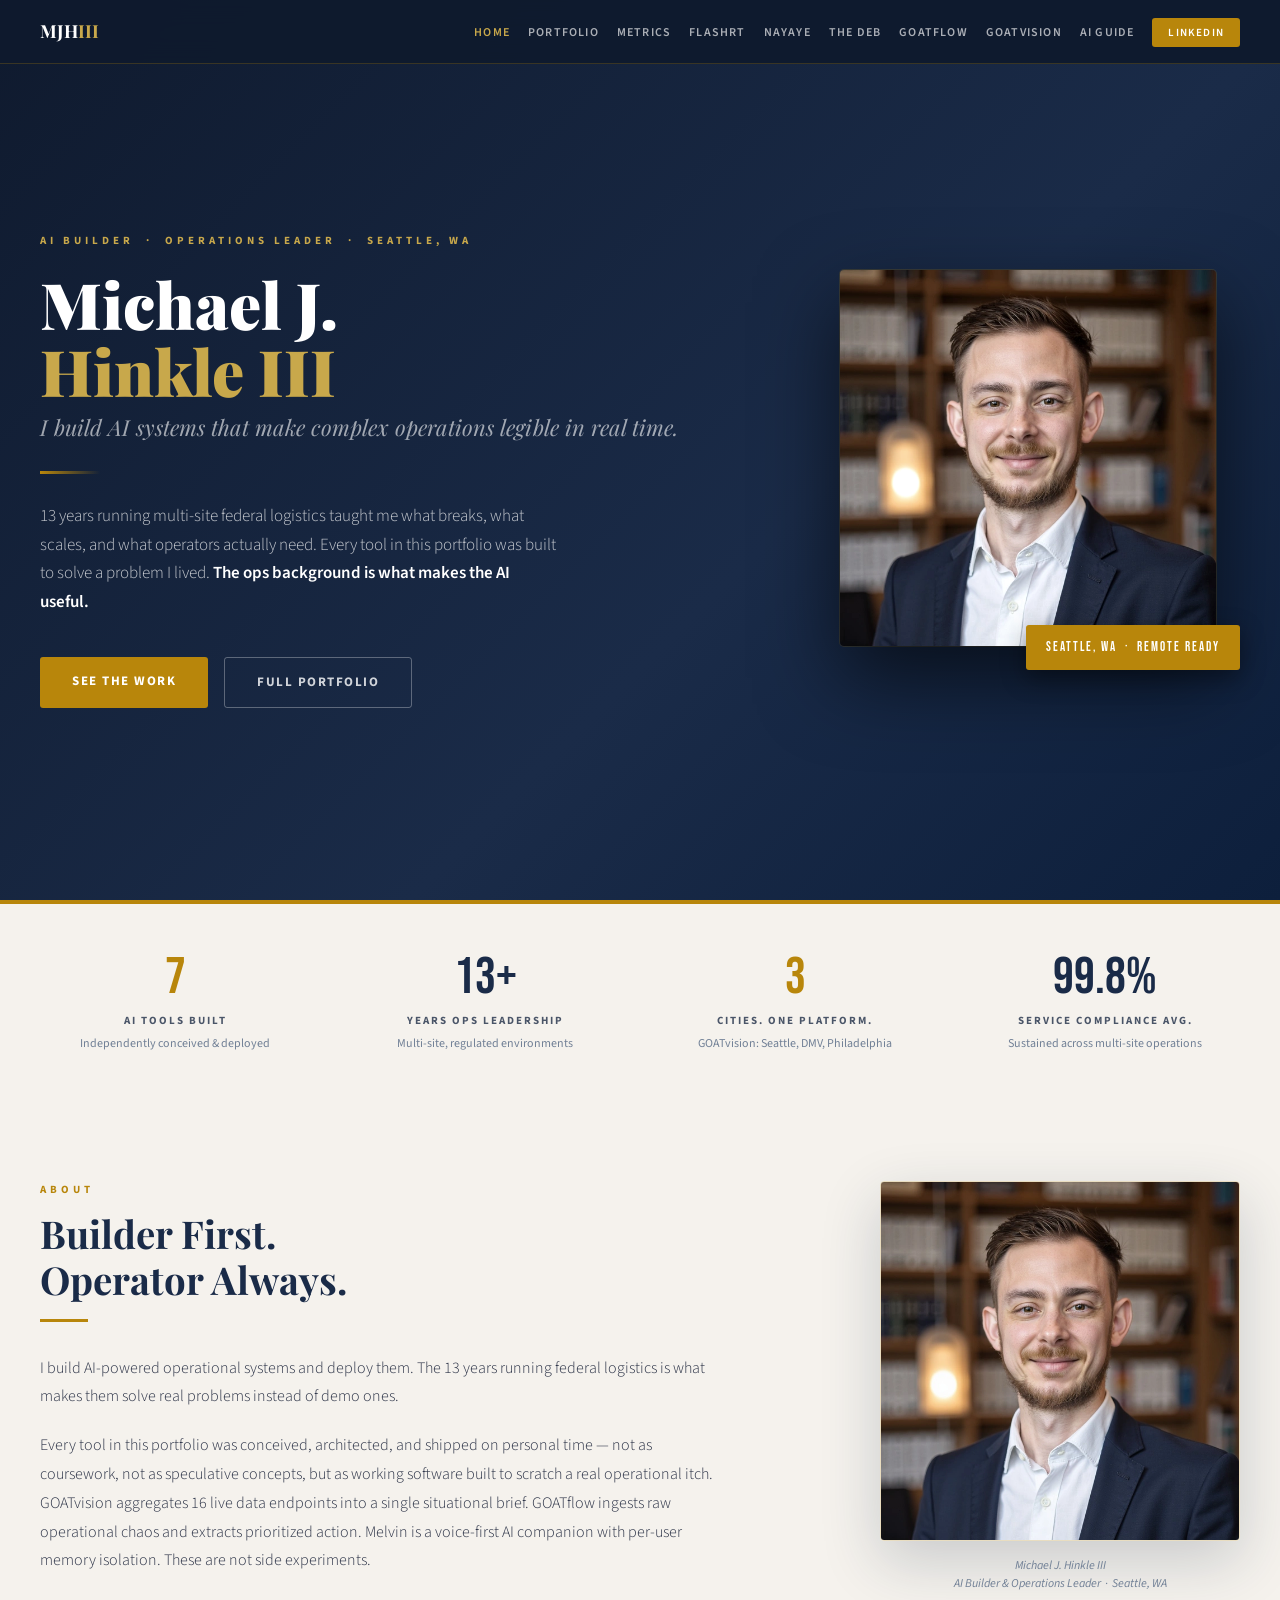
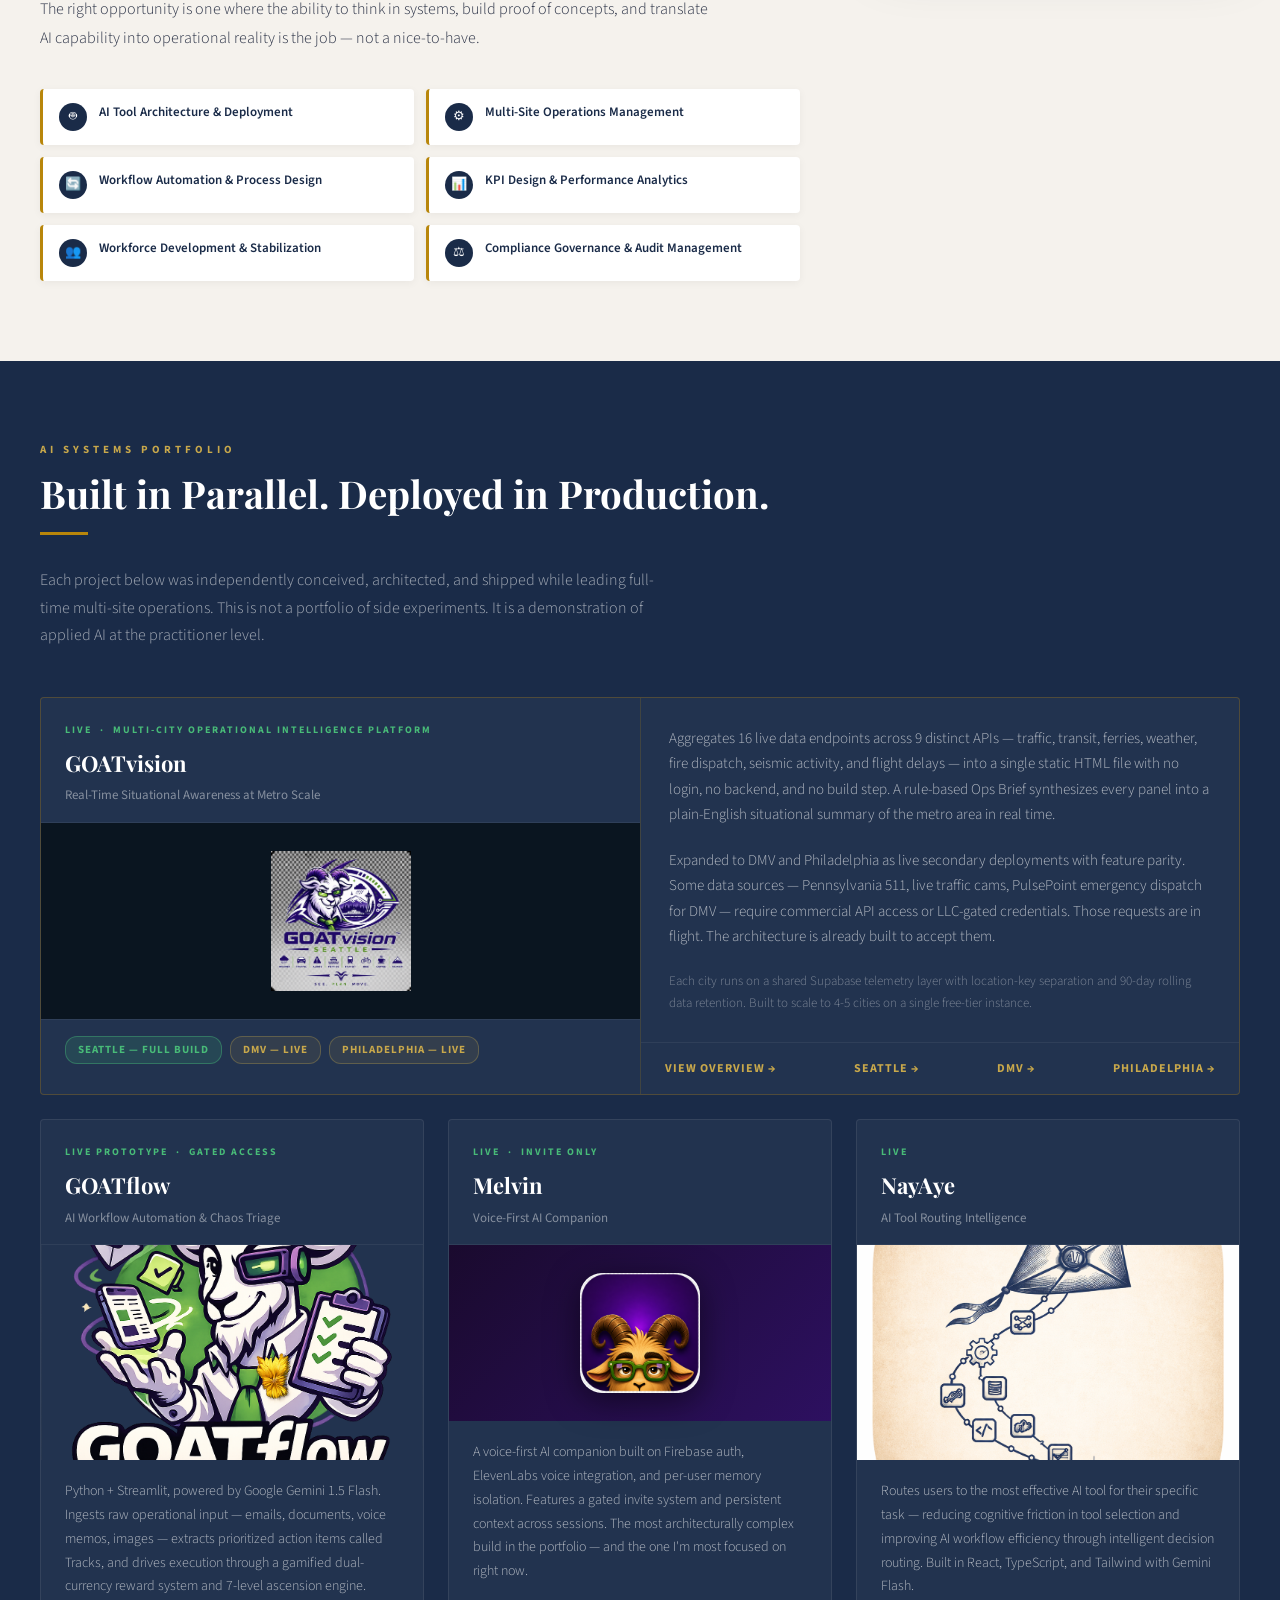
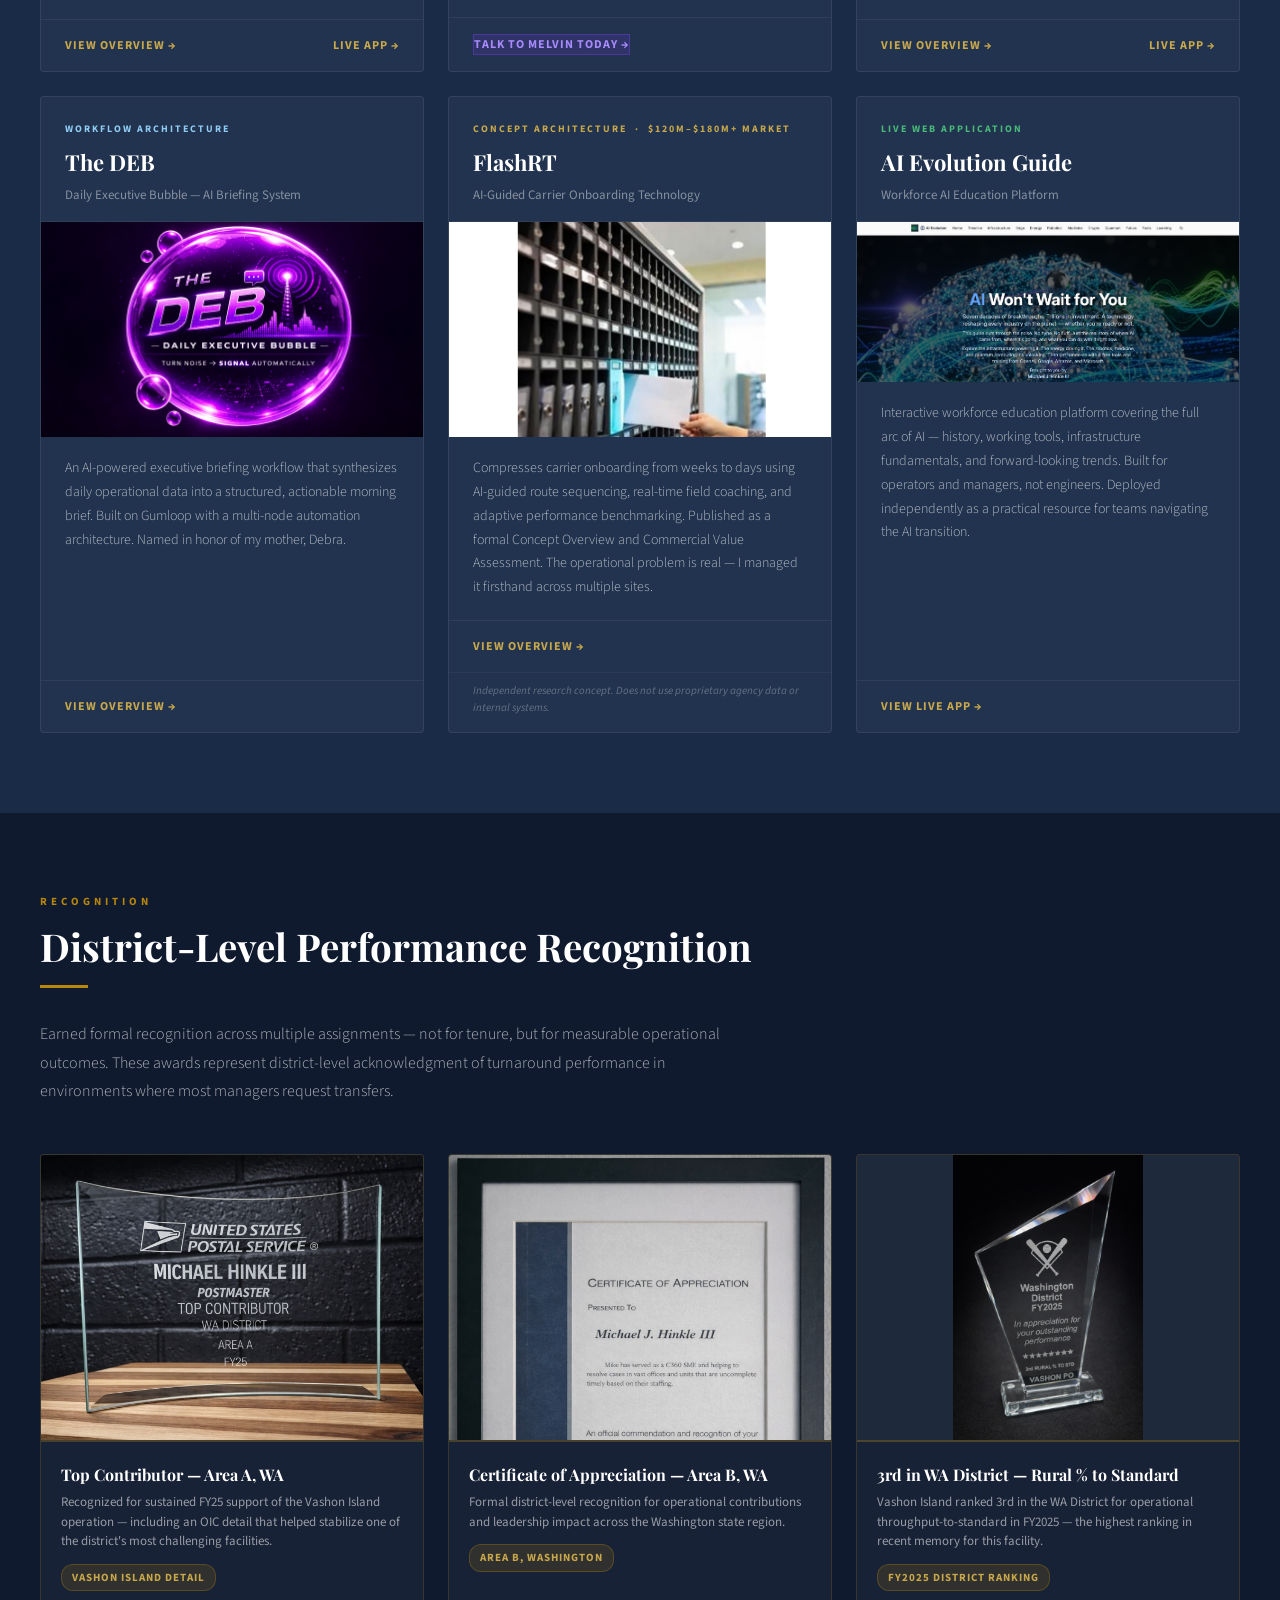
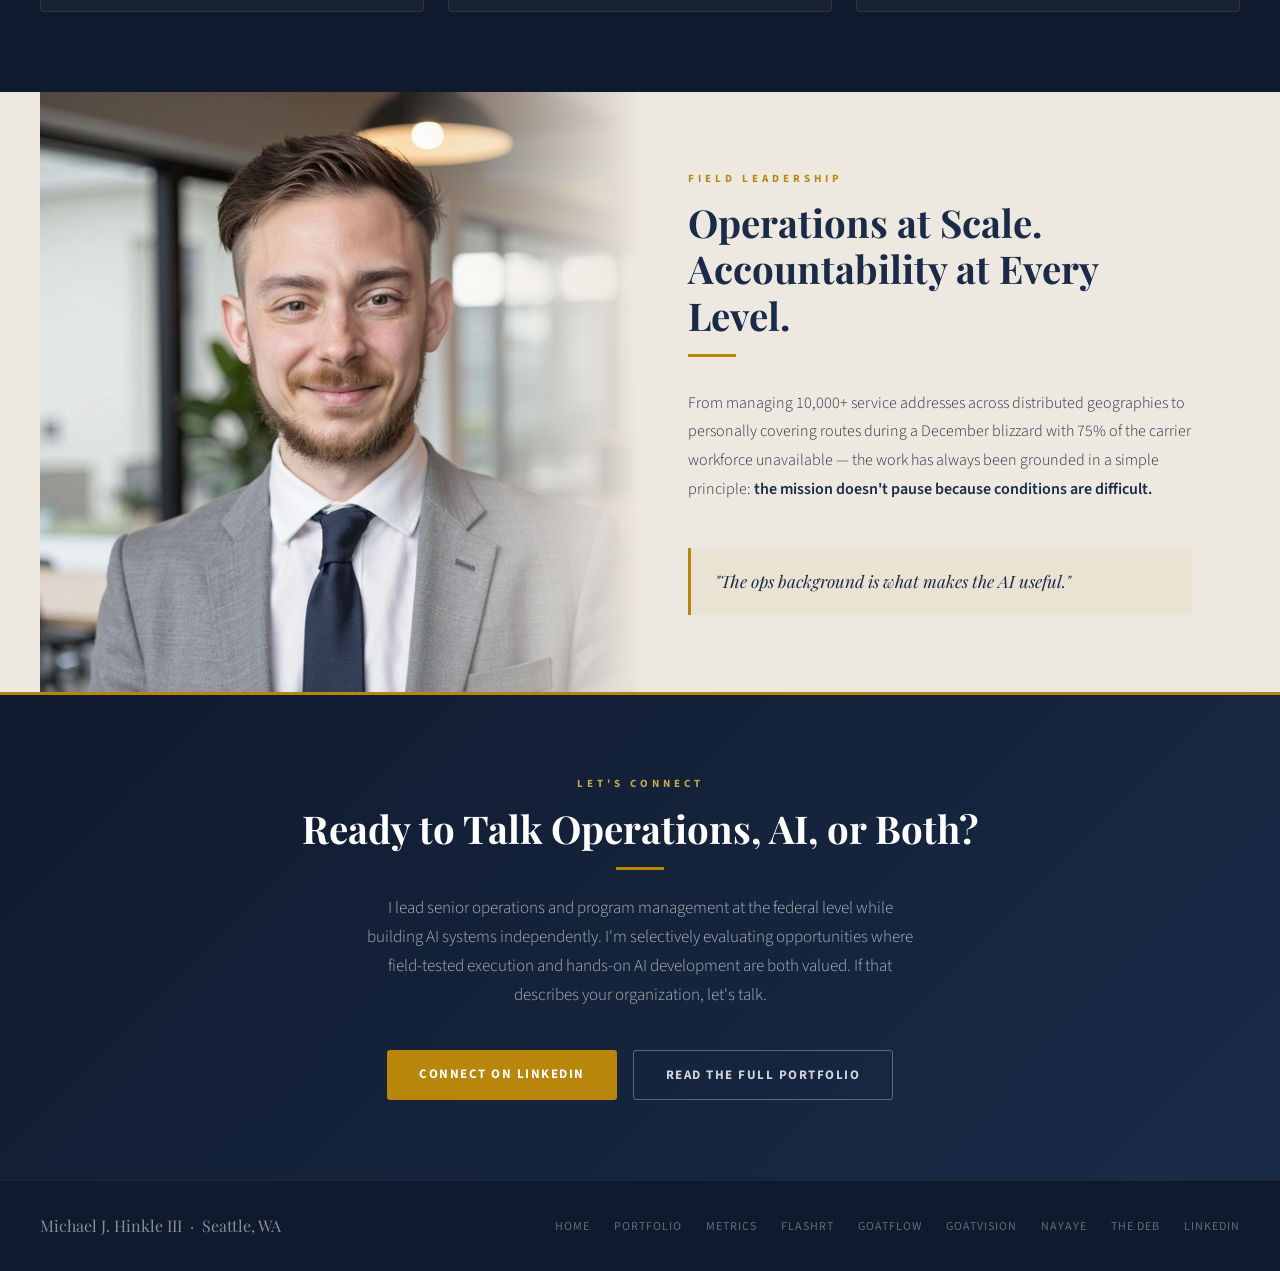
==== commit 86761331: "Add files via upload" ====
--- a/index.html
+++ b/index.html
@@ -429,7 +429,7 @@
           <div class="project-card-sub">Workforce AI Education Platform</div>
         </div>
         <div style="overflow:hidden;max-height:160px;">
-          <img src="ai_guide_screenshot.jpg" alt="AI Evolution Guide — live app screenshot" style="width:100%;display:block;object-fit:cover;object-position:top;">
+          <img src="ai_guide_screenshot.png" alt="AI Evolution Guide — live app screenshot" style="width:100%;display:block;object-fit:cover;object-position:top;">
         </div>
         <div class="project-card-body"><p class="project-card-desc">Interactive workforce education platform covering the full arc of AI — history, working tools, infrastructure fundamentals, and forward-looking trends. Built for operators and managers, not engineers. Deployed independently as a practical resource for teams navigating the AI transition.</p></div>
         <div class="project-card-footer">
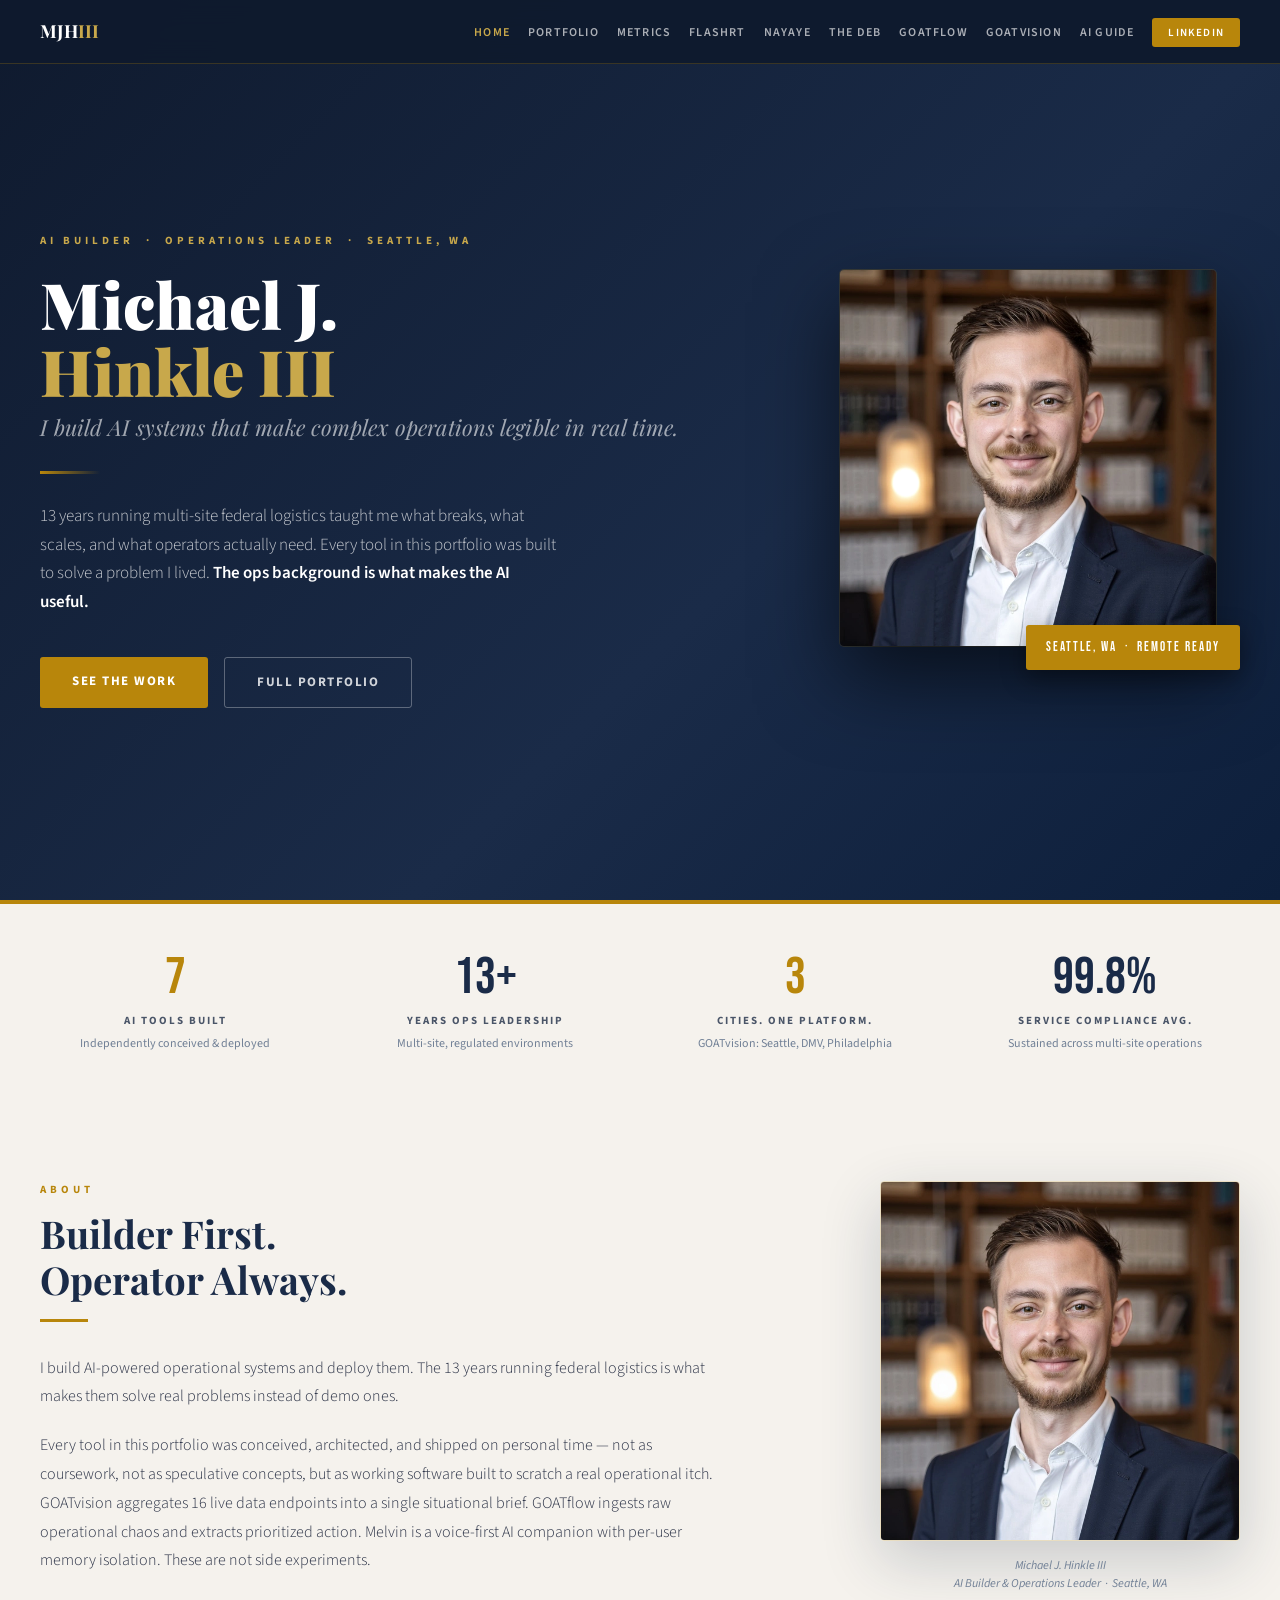
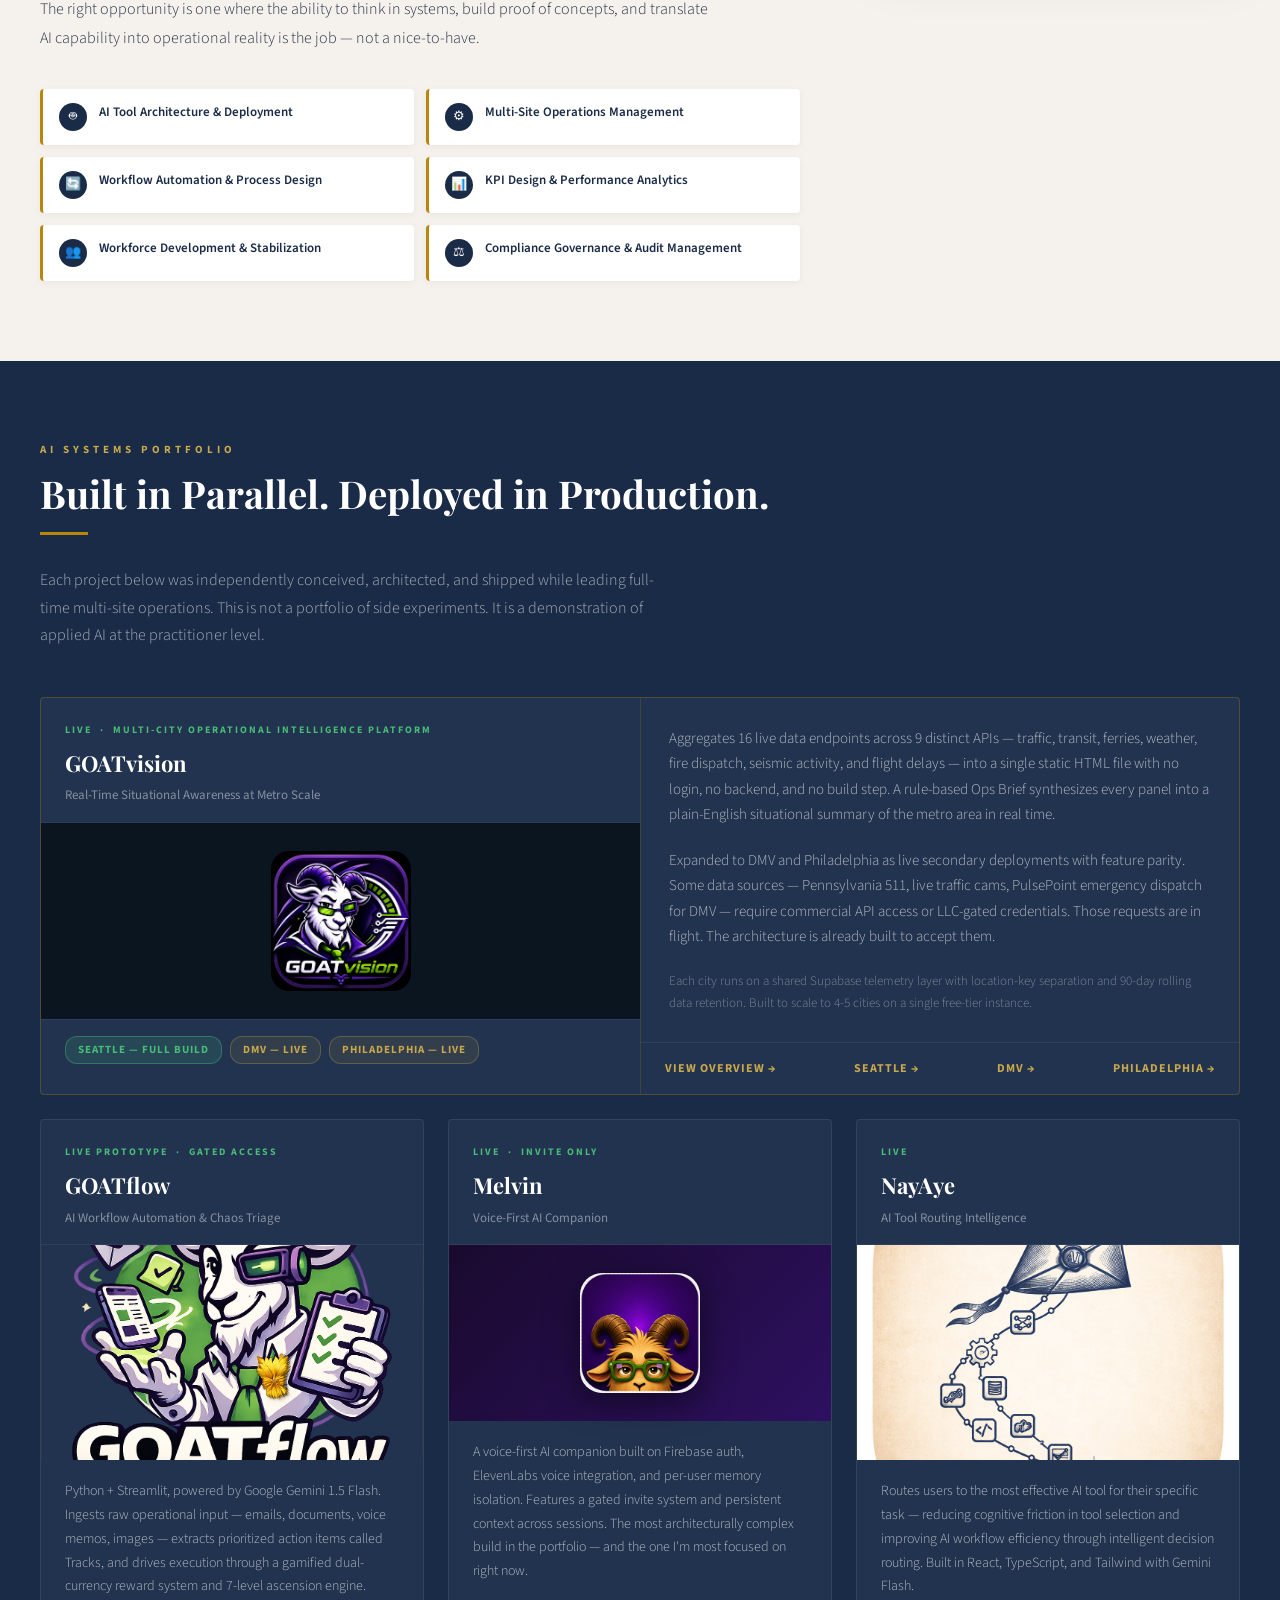
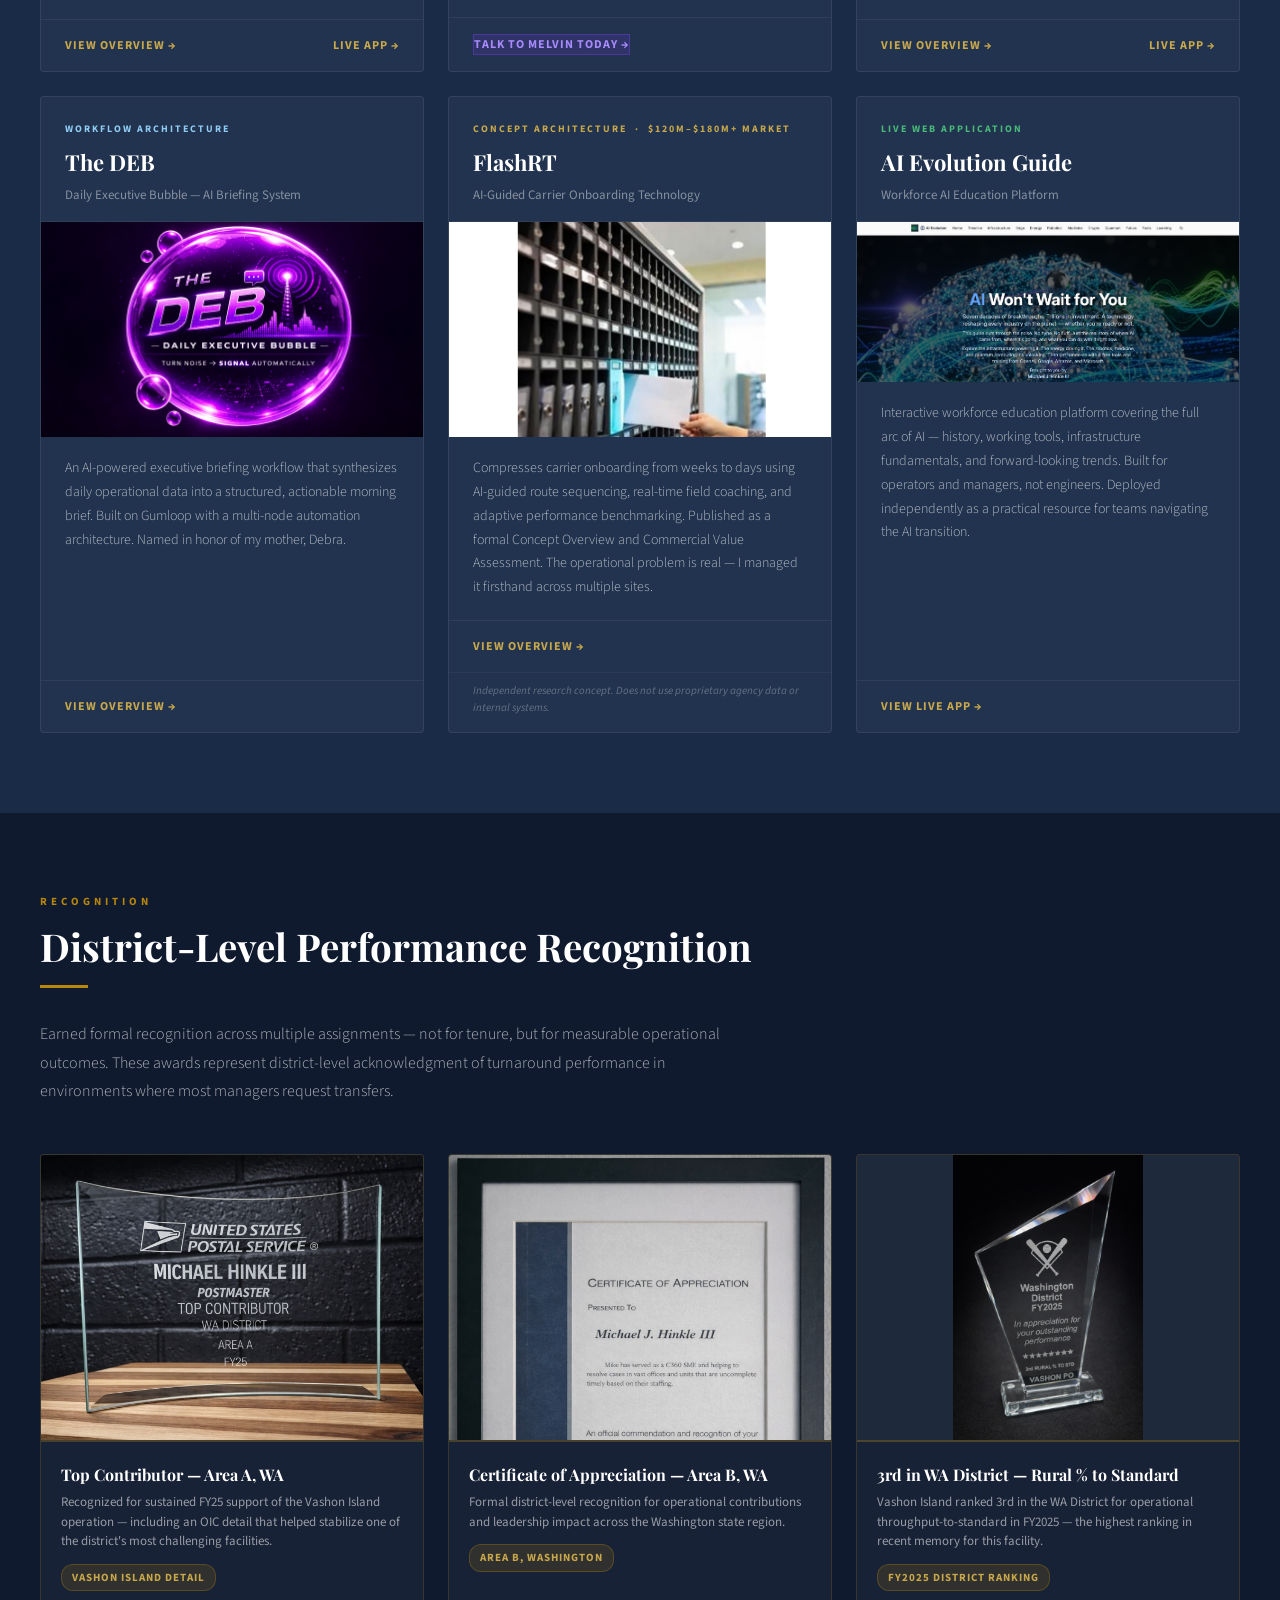
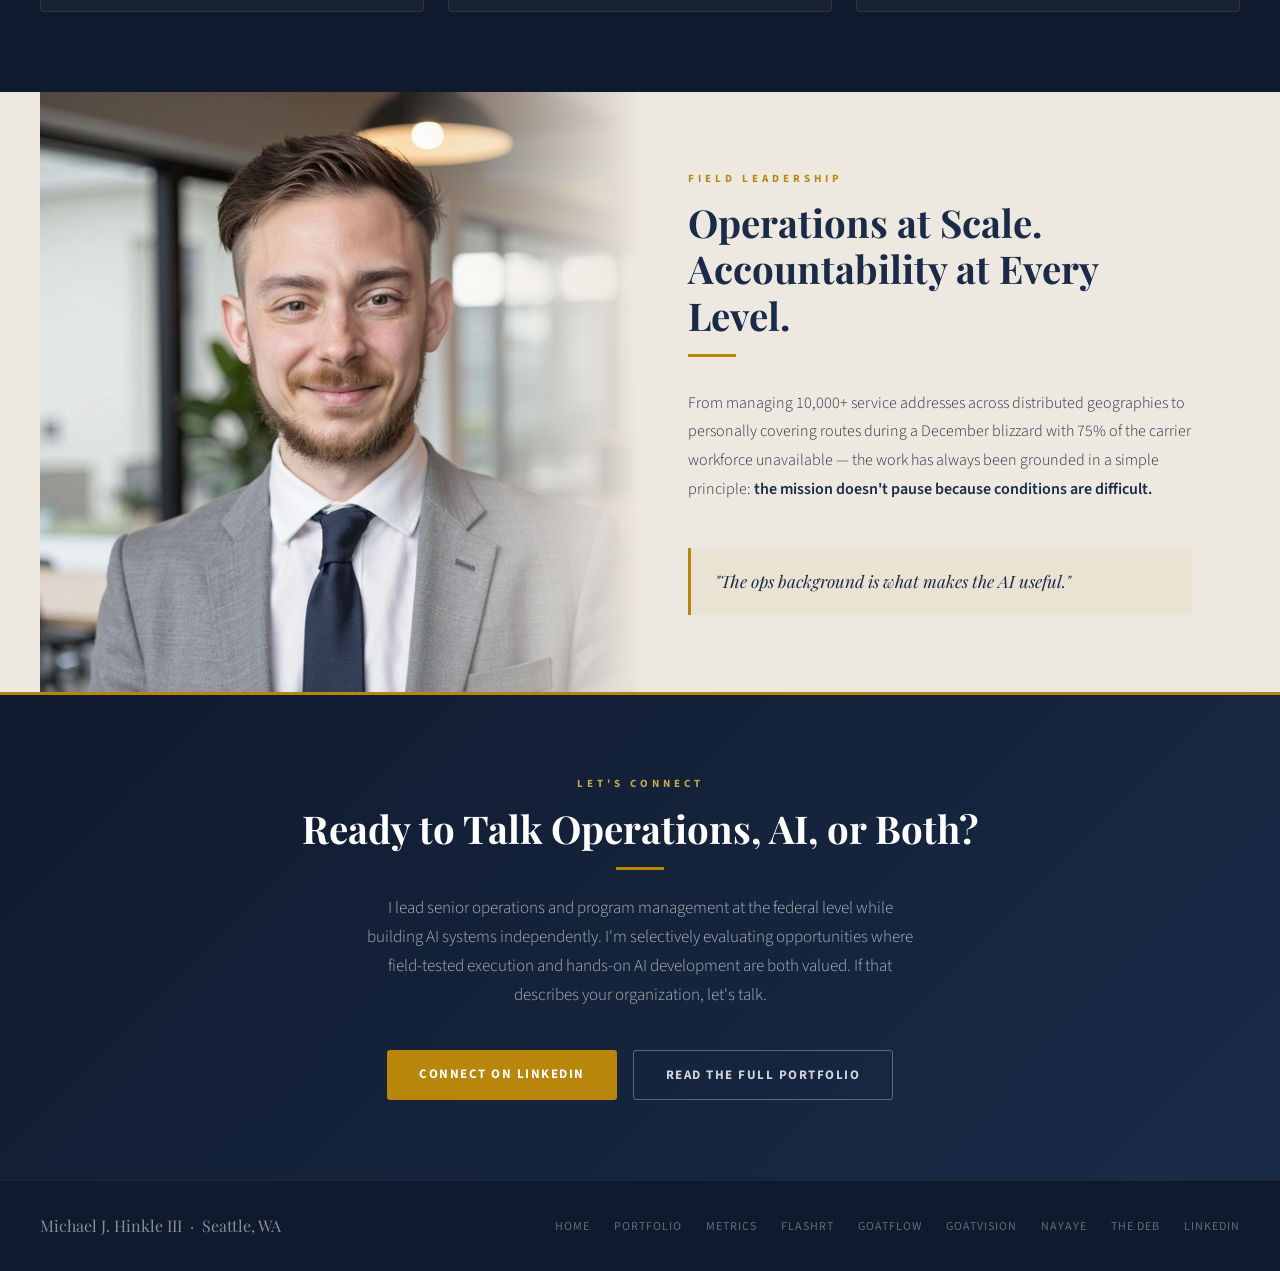
==== commit a618be62: "Add files via upload" ====
--- a/index.html
+++ b/index.html
@@ -327,7 +327,7 @@
             <div class="project-card-sub">Real-Time Situational Awareness at Metro Scale</div>
           </div>
           <div style="background:#0a1520;display:flex;align-items:center;justify-content:center;padding:28px;min-height:180px;">
-            <img src="GOATvision_Seattle_logo.png" alt="GOATvision" style="max-width:85%;max-height:140px;object-fit:contain;display:block;">
+            <img src="goatvision_app_store_icon.png" alt="GOATvision" style="max-width:85%;max-height:140px;object-fit:contain;display:block;border-radius:18px;">
           </div>
           <div class="city-badges">
             <span class="city-badge active">Seattle &mdash; Full Build</span>
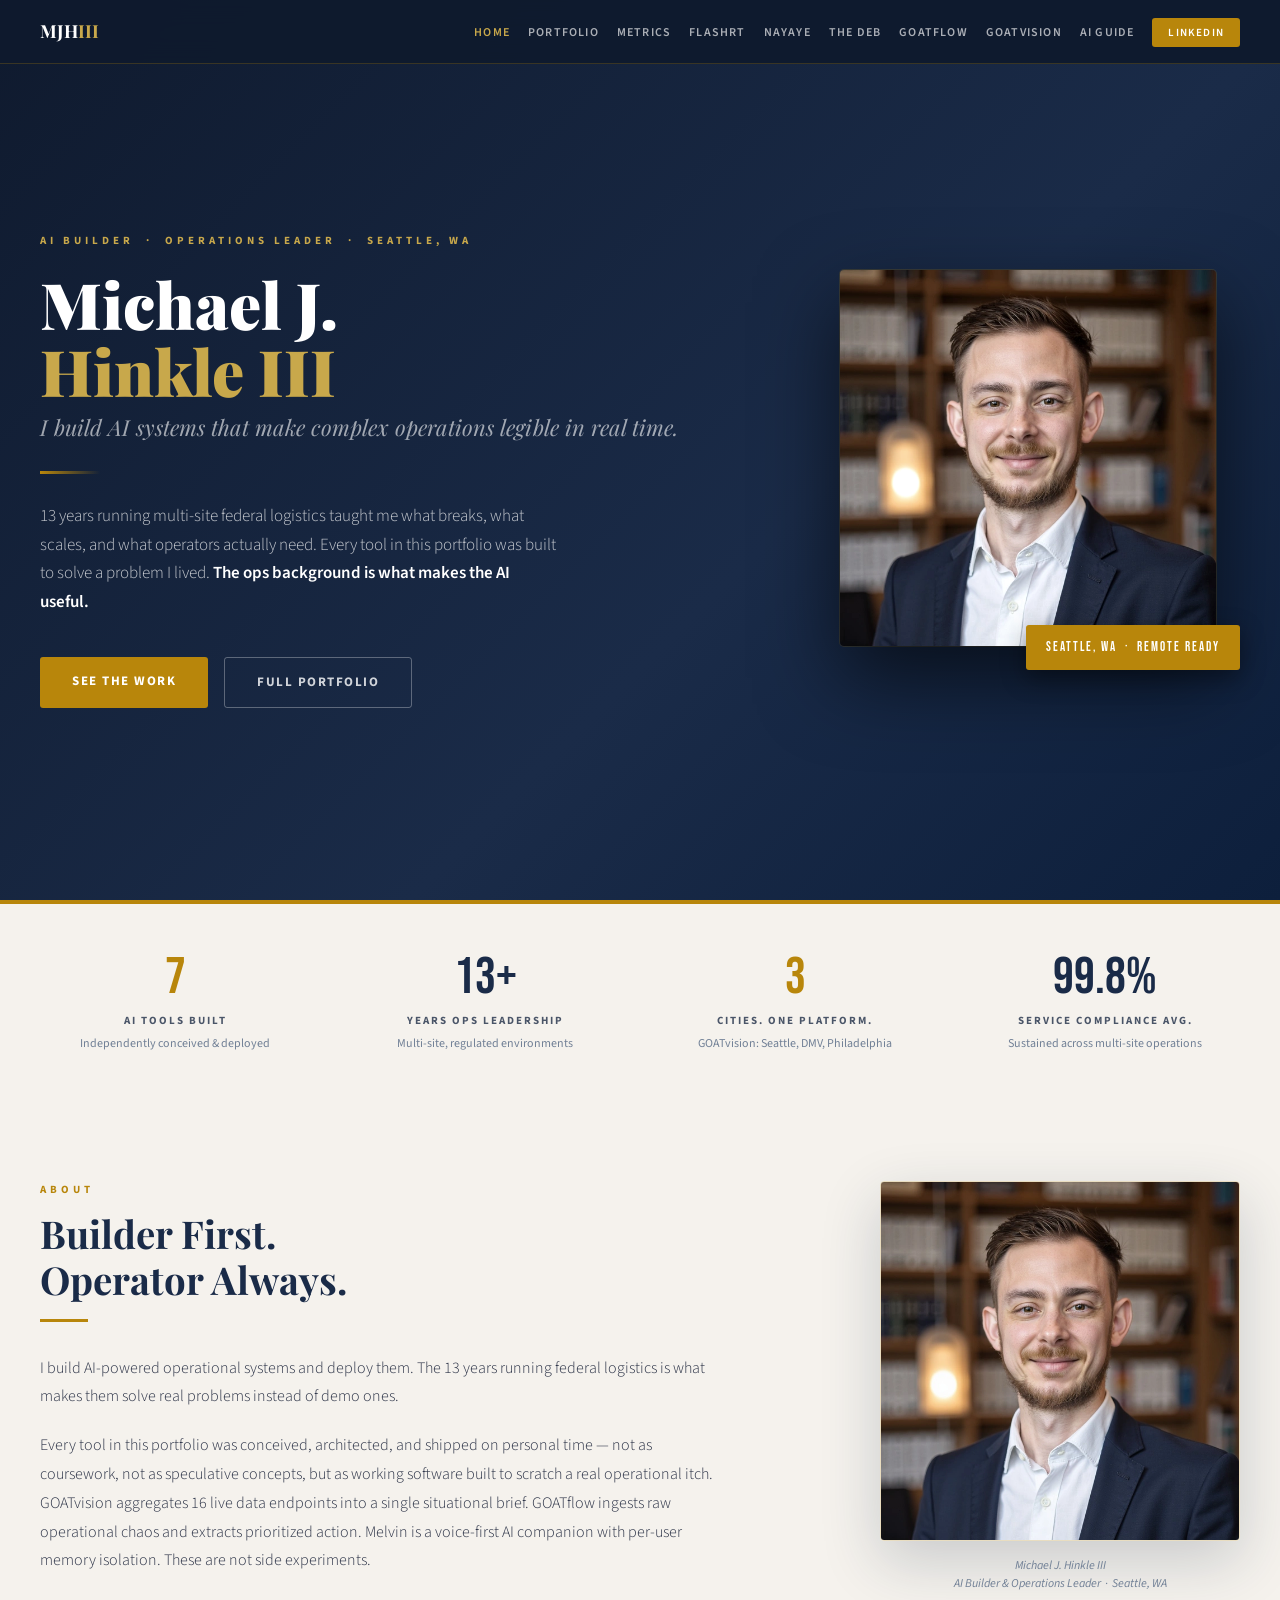
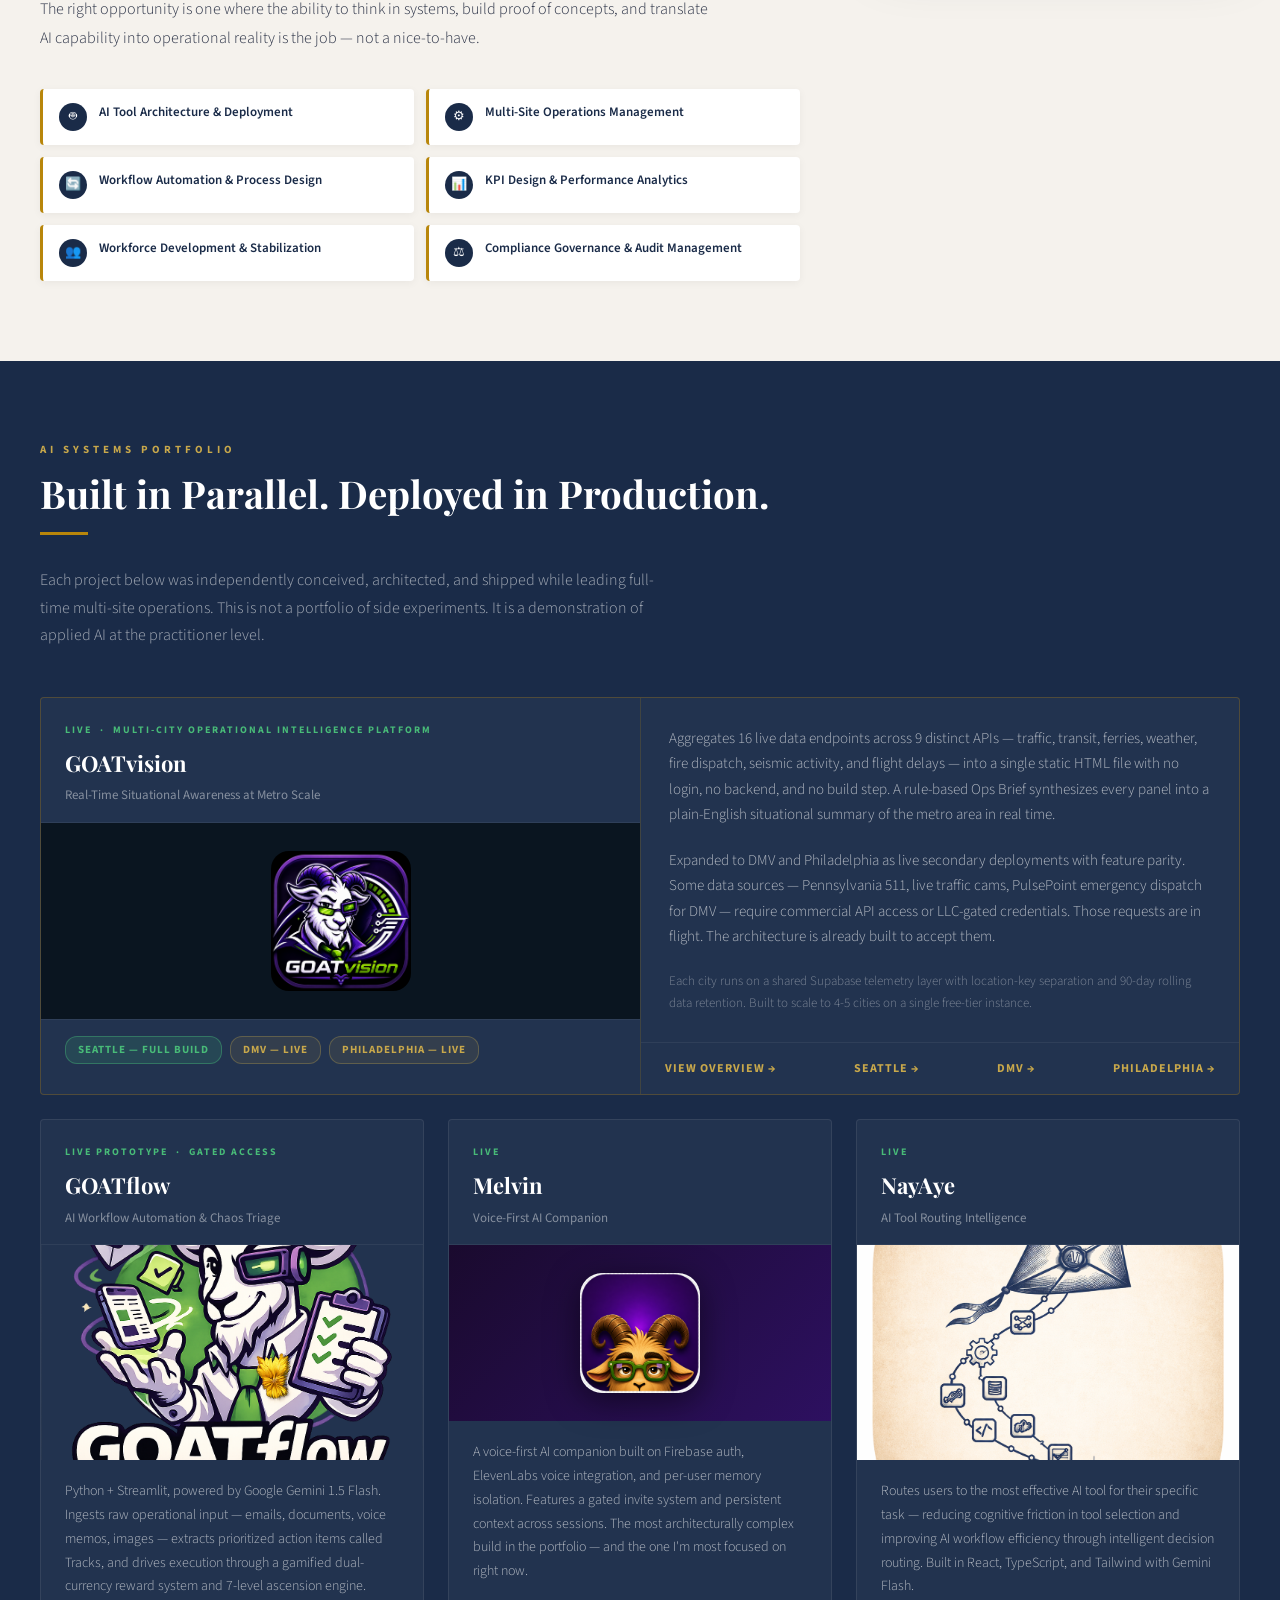
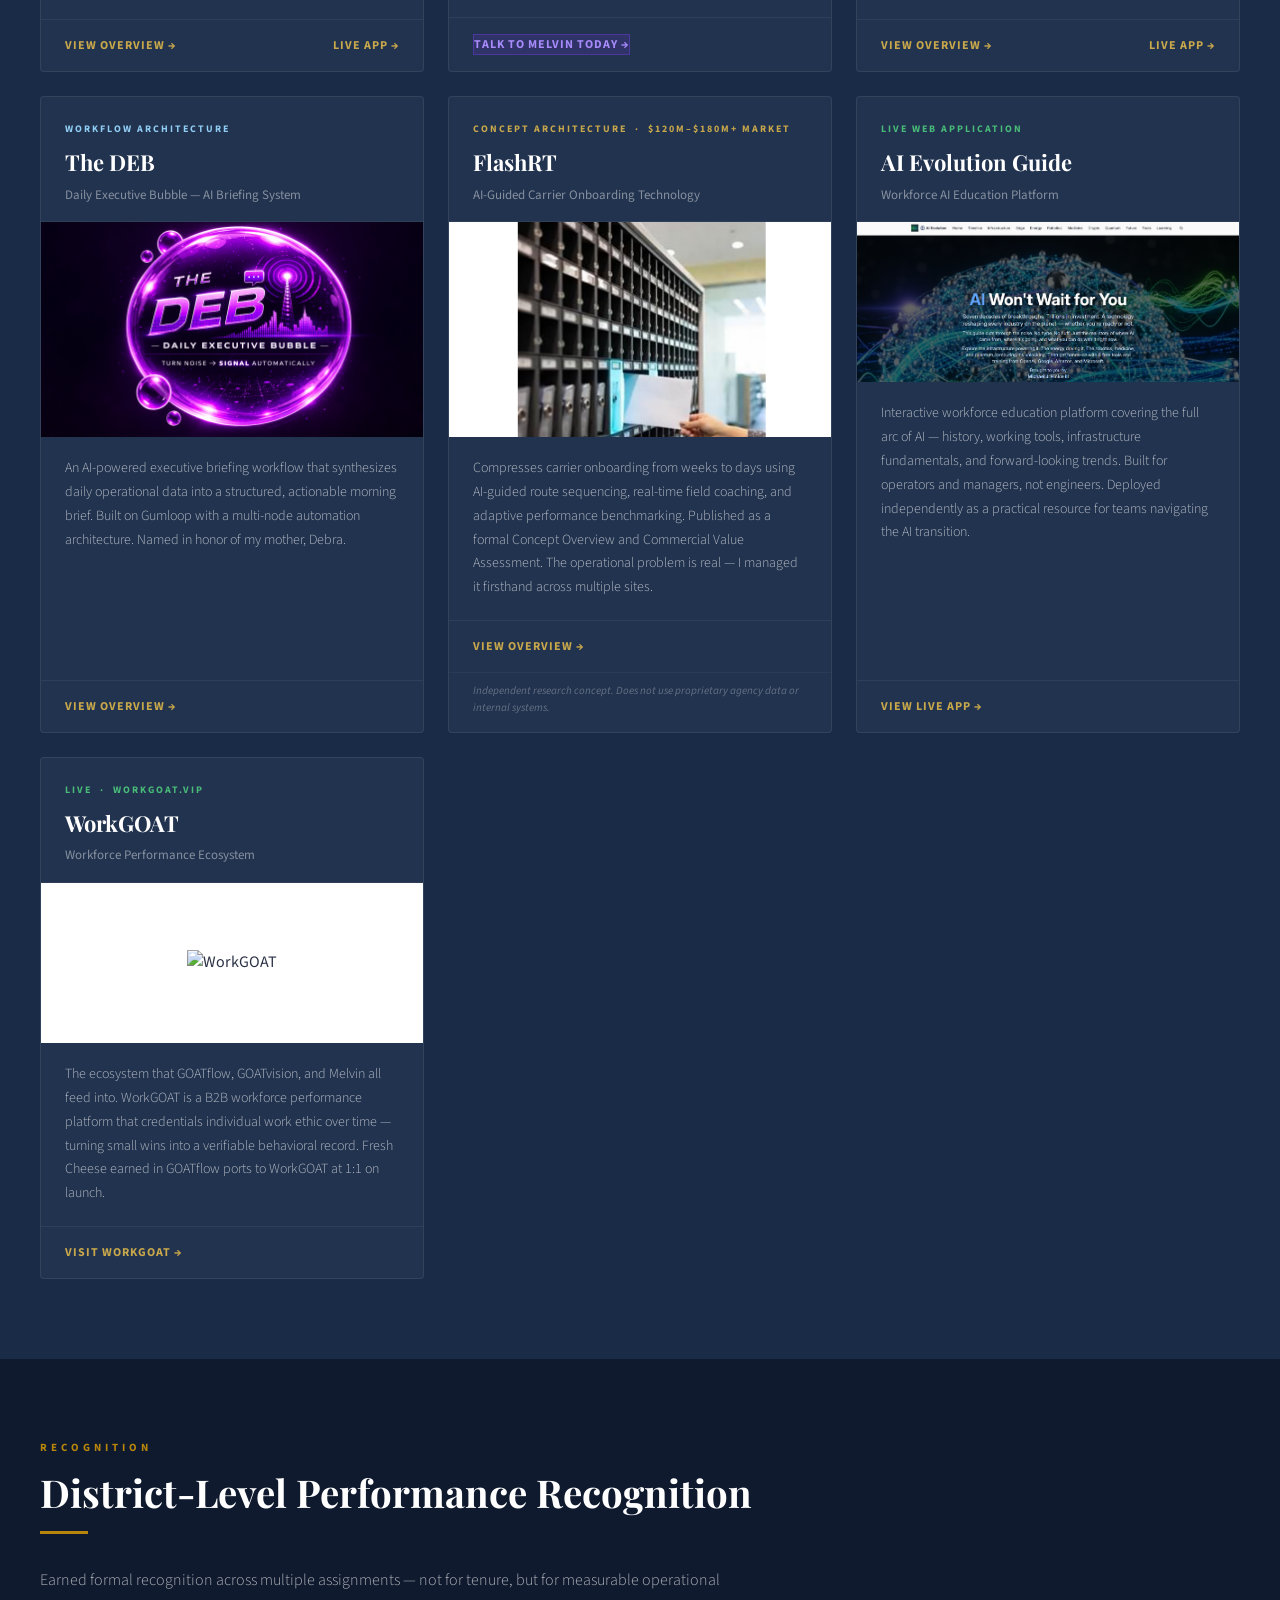
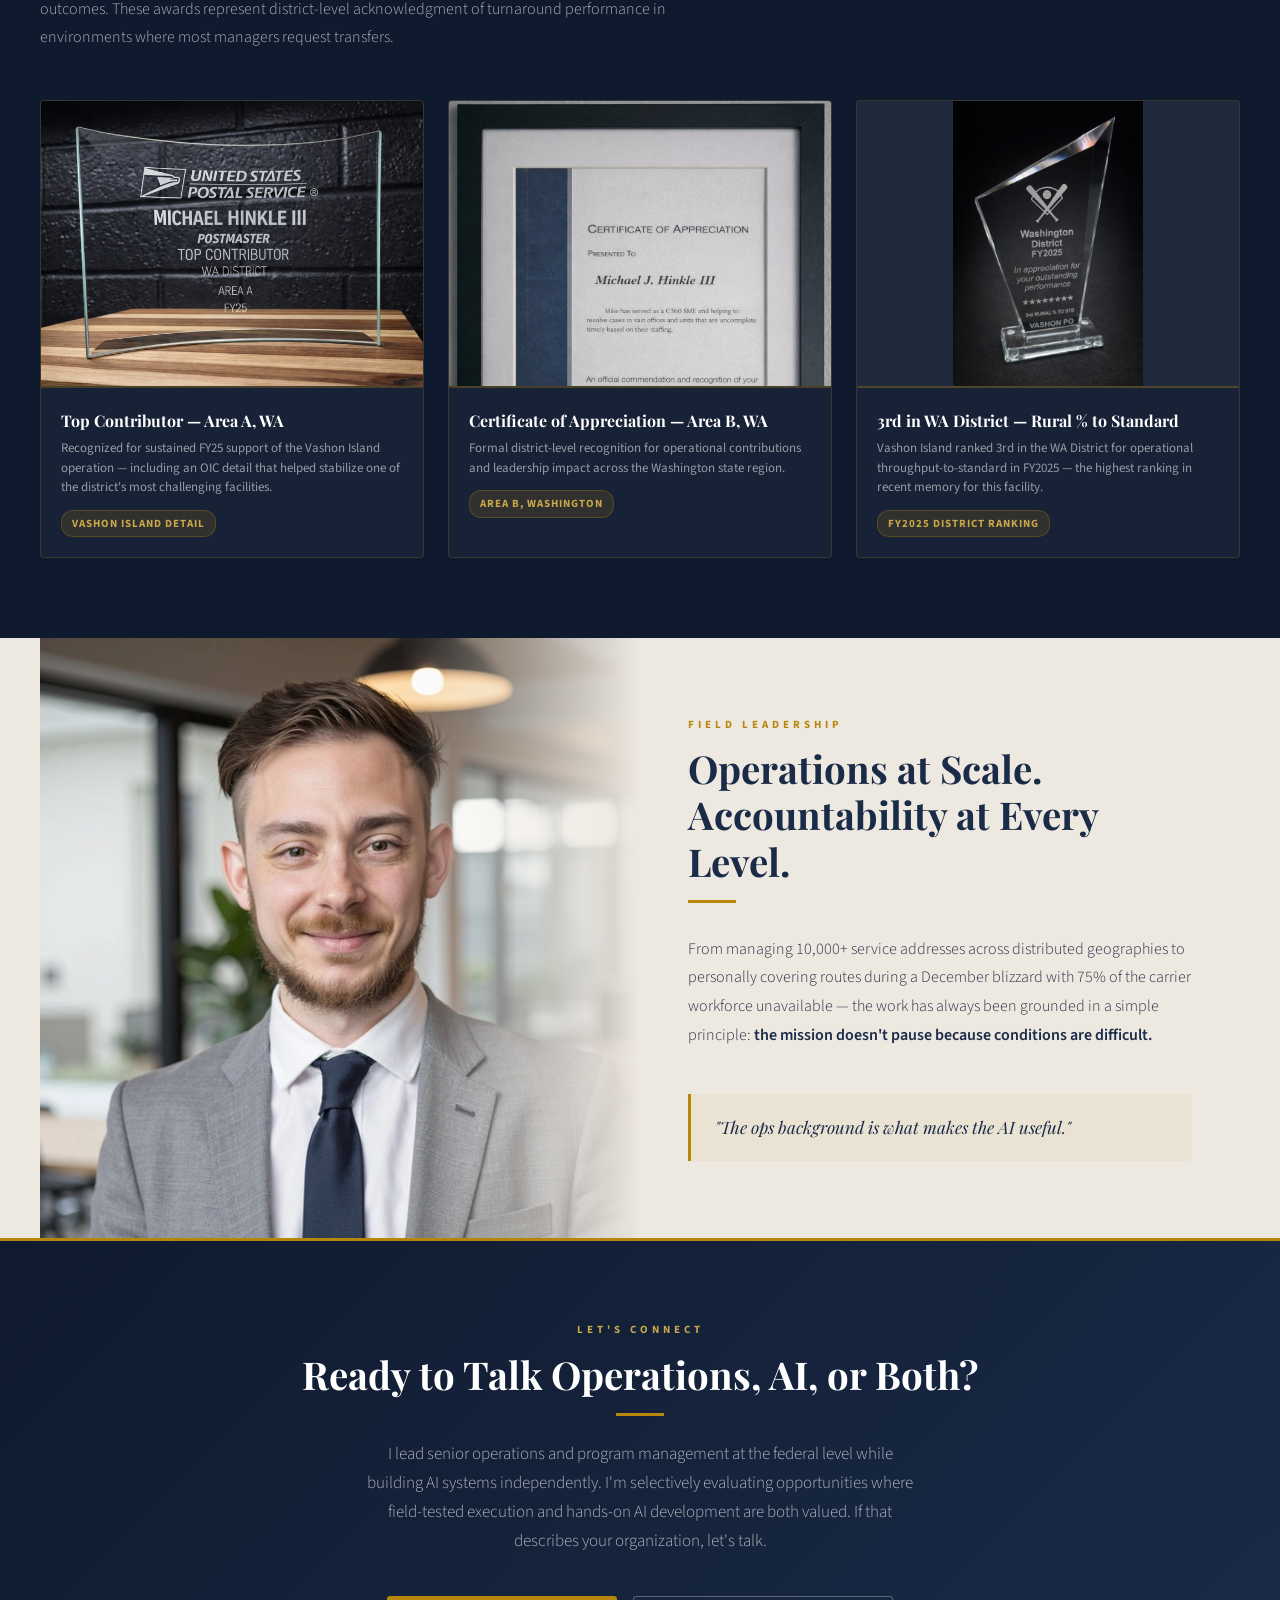
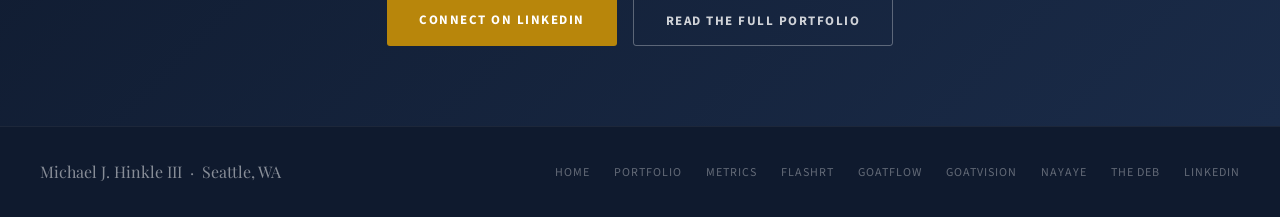
==== commit 01849df1: "Add files via upload" ====
--- a/index.html
+++ b/index.html
@@ -368,7 +368,7 @@
       <!-- Melvin -->
       <div class="project-card">
         <div class="project-card-header">
-          <div class="project-card-tag tag-live">Live &nbsp;·&nbsp; Invite Only</div>
+          <div class="project-card-tag tag-live">Live</div>
           <div class="project-card-name">Melvin</div>
           <div class="project-card-sub">Voice-First AI Companion</div>
         </div>
@@ -434,6 +434,22 @@
         <div class="project-card-body"><p class="project-card-desc">Interactive workforce education platform covering the full arc of AI — history, working tools, infrastructure fundamentals, and forward-looking trends. Built for operators and managers, not engineers. Deployed independently as a practical resource for teams navigating the AI transition.</p></div>
         <div class="project-card-footer">
           <a href="https://aiguide.michaeljhinkle.com" target="_blank" class="project-card-link">View Live App &rarr;</a>
+        </div>
+      </div>
+
+      <!-- WorkGOAT -->
+      <div class="project-card">
+        <div class="project-card-header">
+          <div class="project-card-tag tag-live">Live &nbsp;·&nbsp; workgoat.vip</div>
+          <div class="project-card-name">WorkGOAT</div>
+          <div class="project-card-sub">Workforce Performance Ecosystem</div>
+        </div>
+        <div style="background:#fff;display:flex;align-items:center;justify-content:center;padding:24px;min-height:160px;">
+          <img src="WorkGOAT_goat_leaders_together_logo.png" alt="WorkGOAT" style="max-width:200px;max-height:120px;object-fit:contain;display:block;">
+        </div>
+        <div class="project-card-body"><p class="project-card-desc">The ecosystem that GOATflow, GOATvision, and Melvin all feed into. WorkGOAT is a B2B workforce performance platform that credentials individual work ethic over time — turning small wins into a verifiable behavioral record. Fresh Cheese earned in GOATflow ports to WorkGOAT at 1:1 on launch.</p></div>
+        <div class="project-card-footer">
+          <a href="https://workgoat.vip" target="_blank" class="project-card-link">Visit WorkGOAT &rarr;</a>
         </div>
       </div>
 
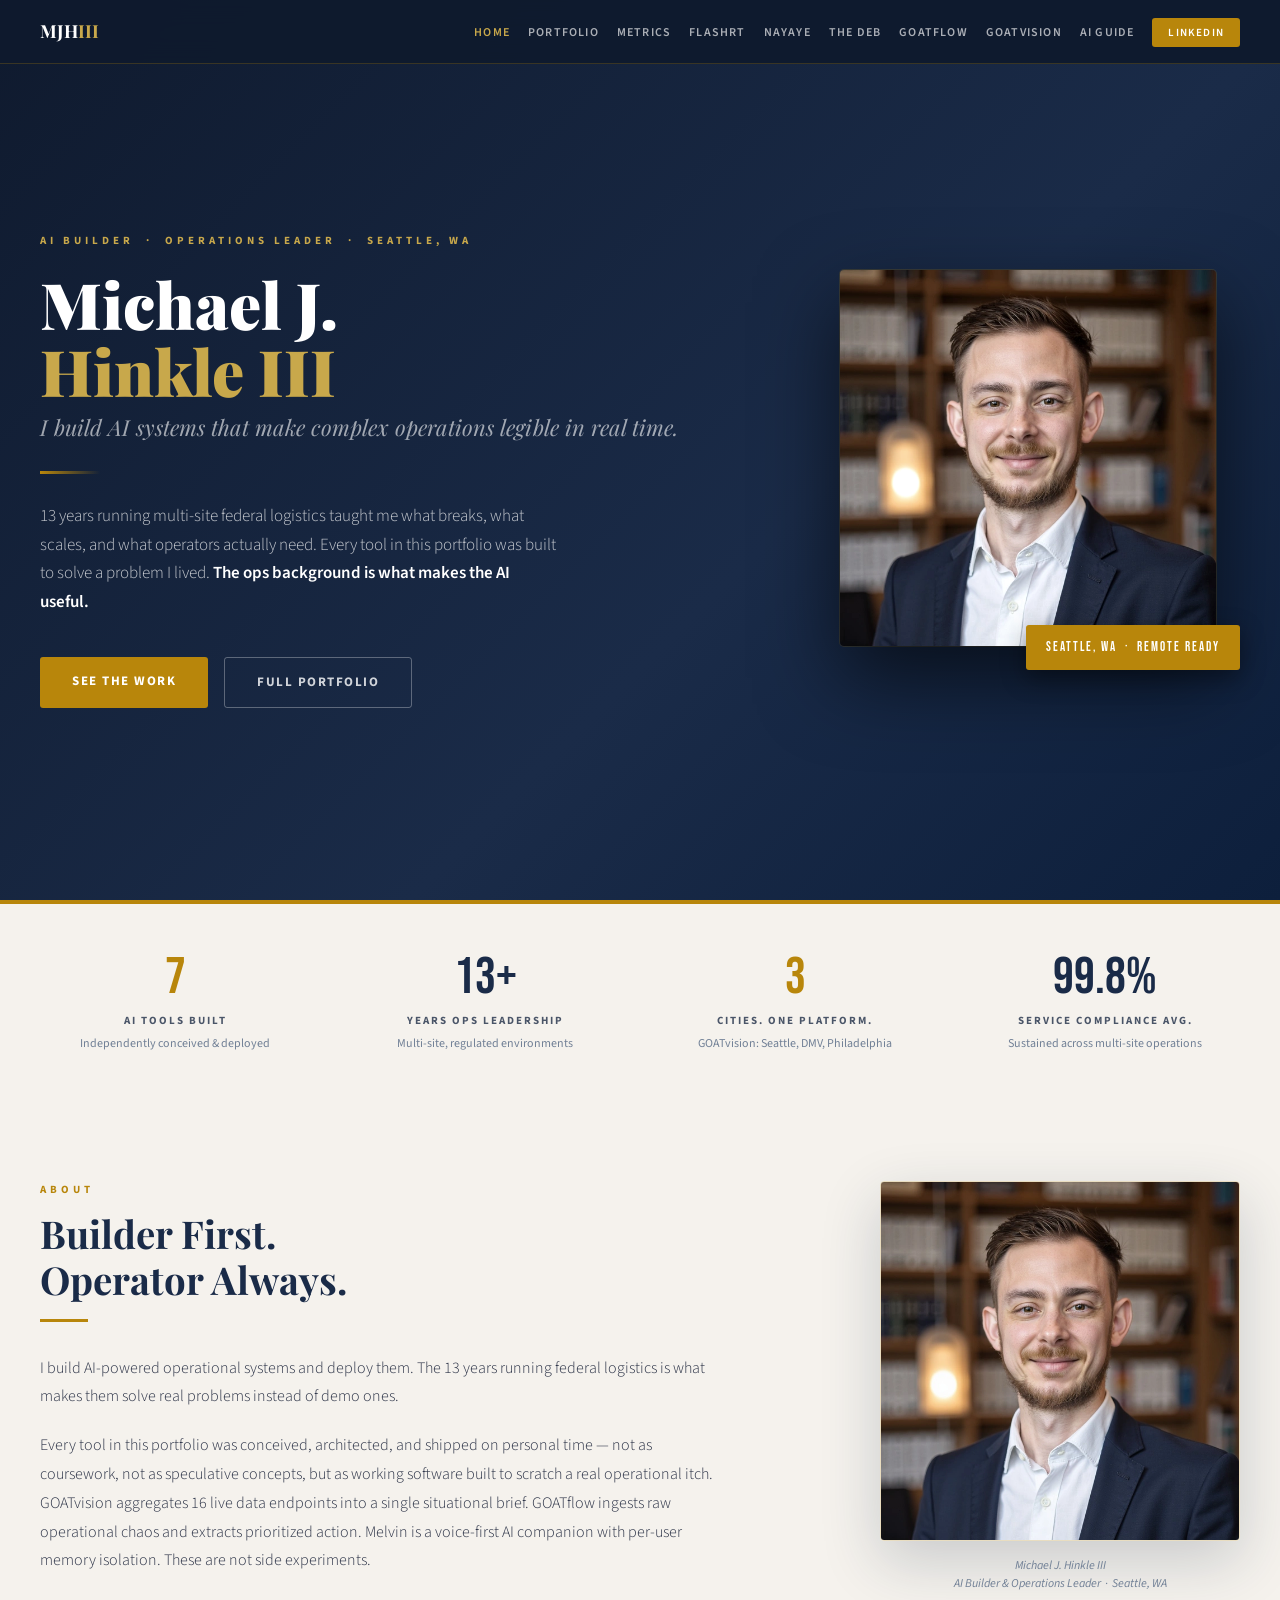
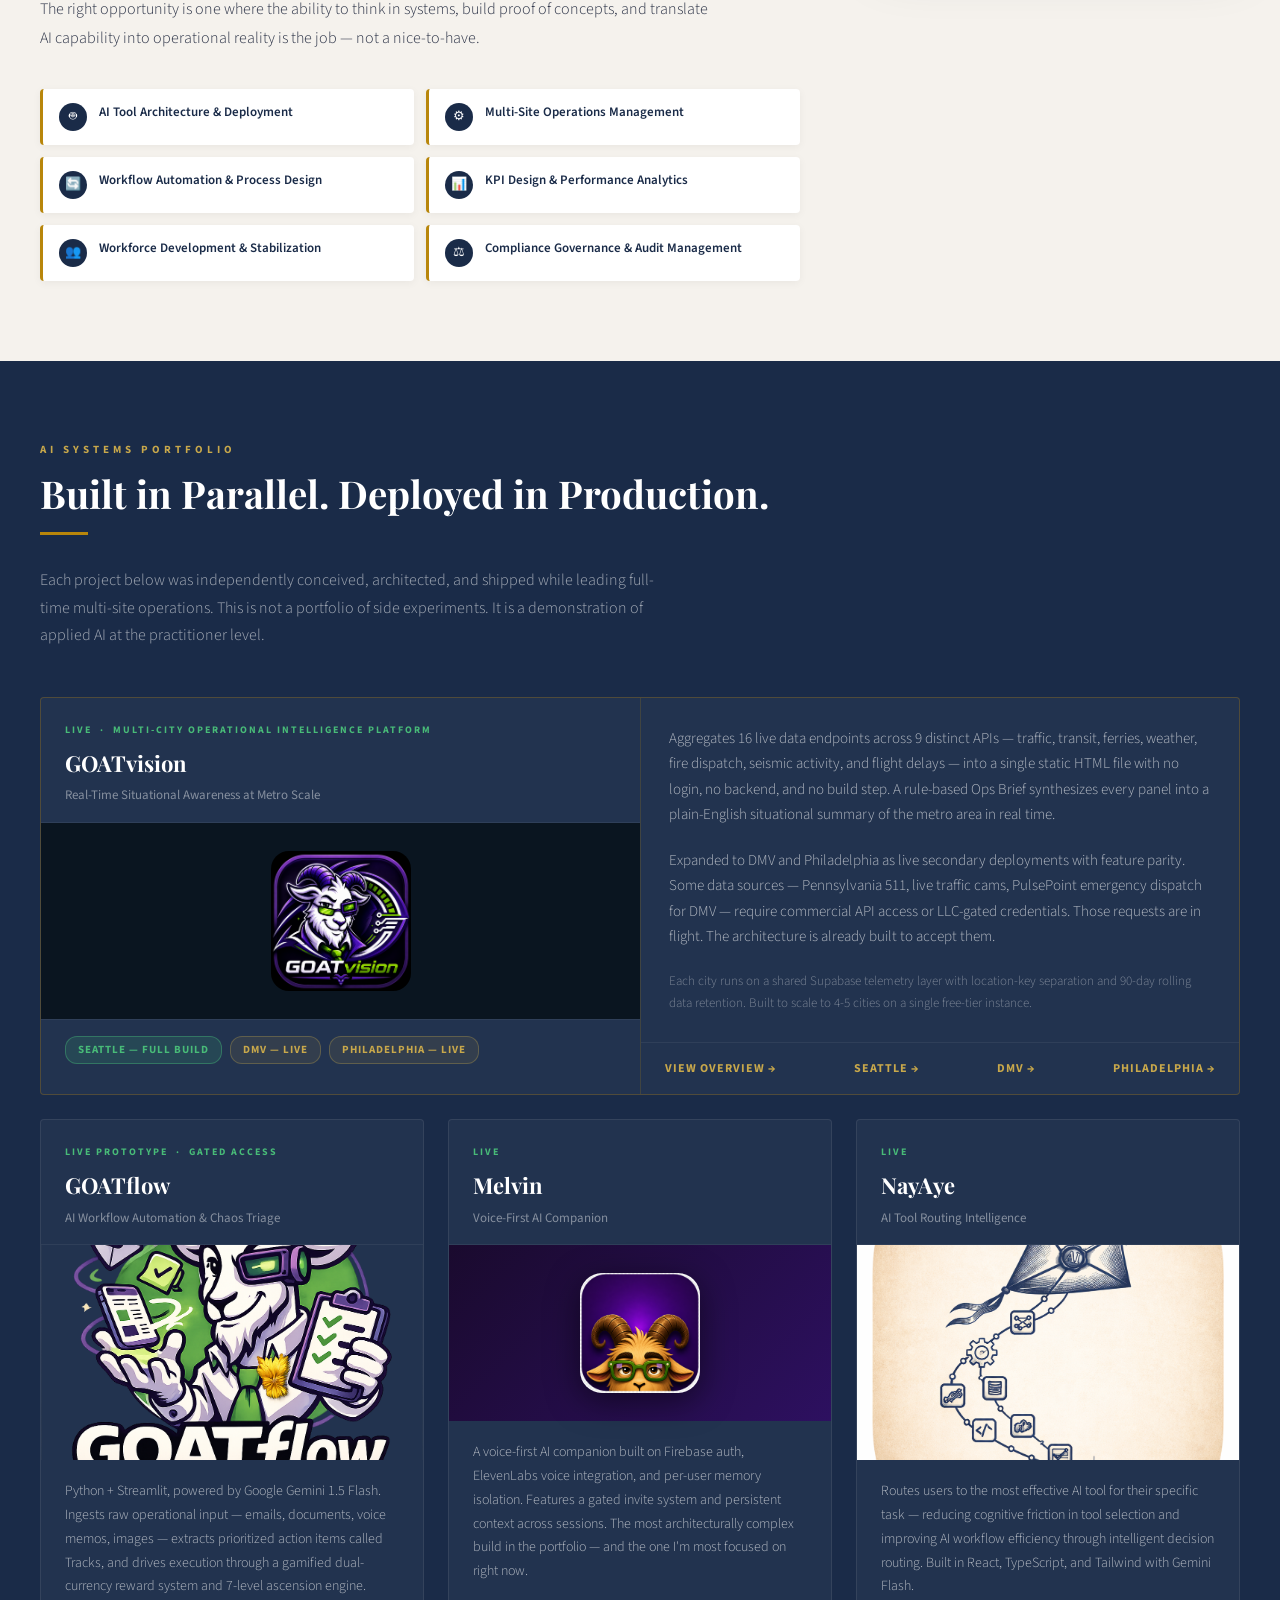
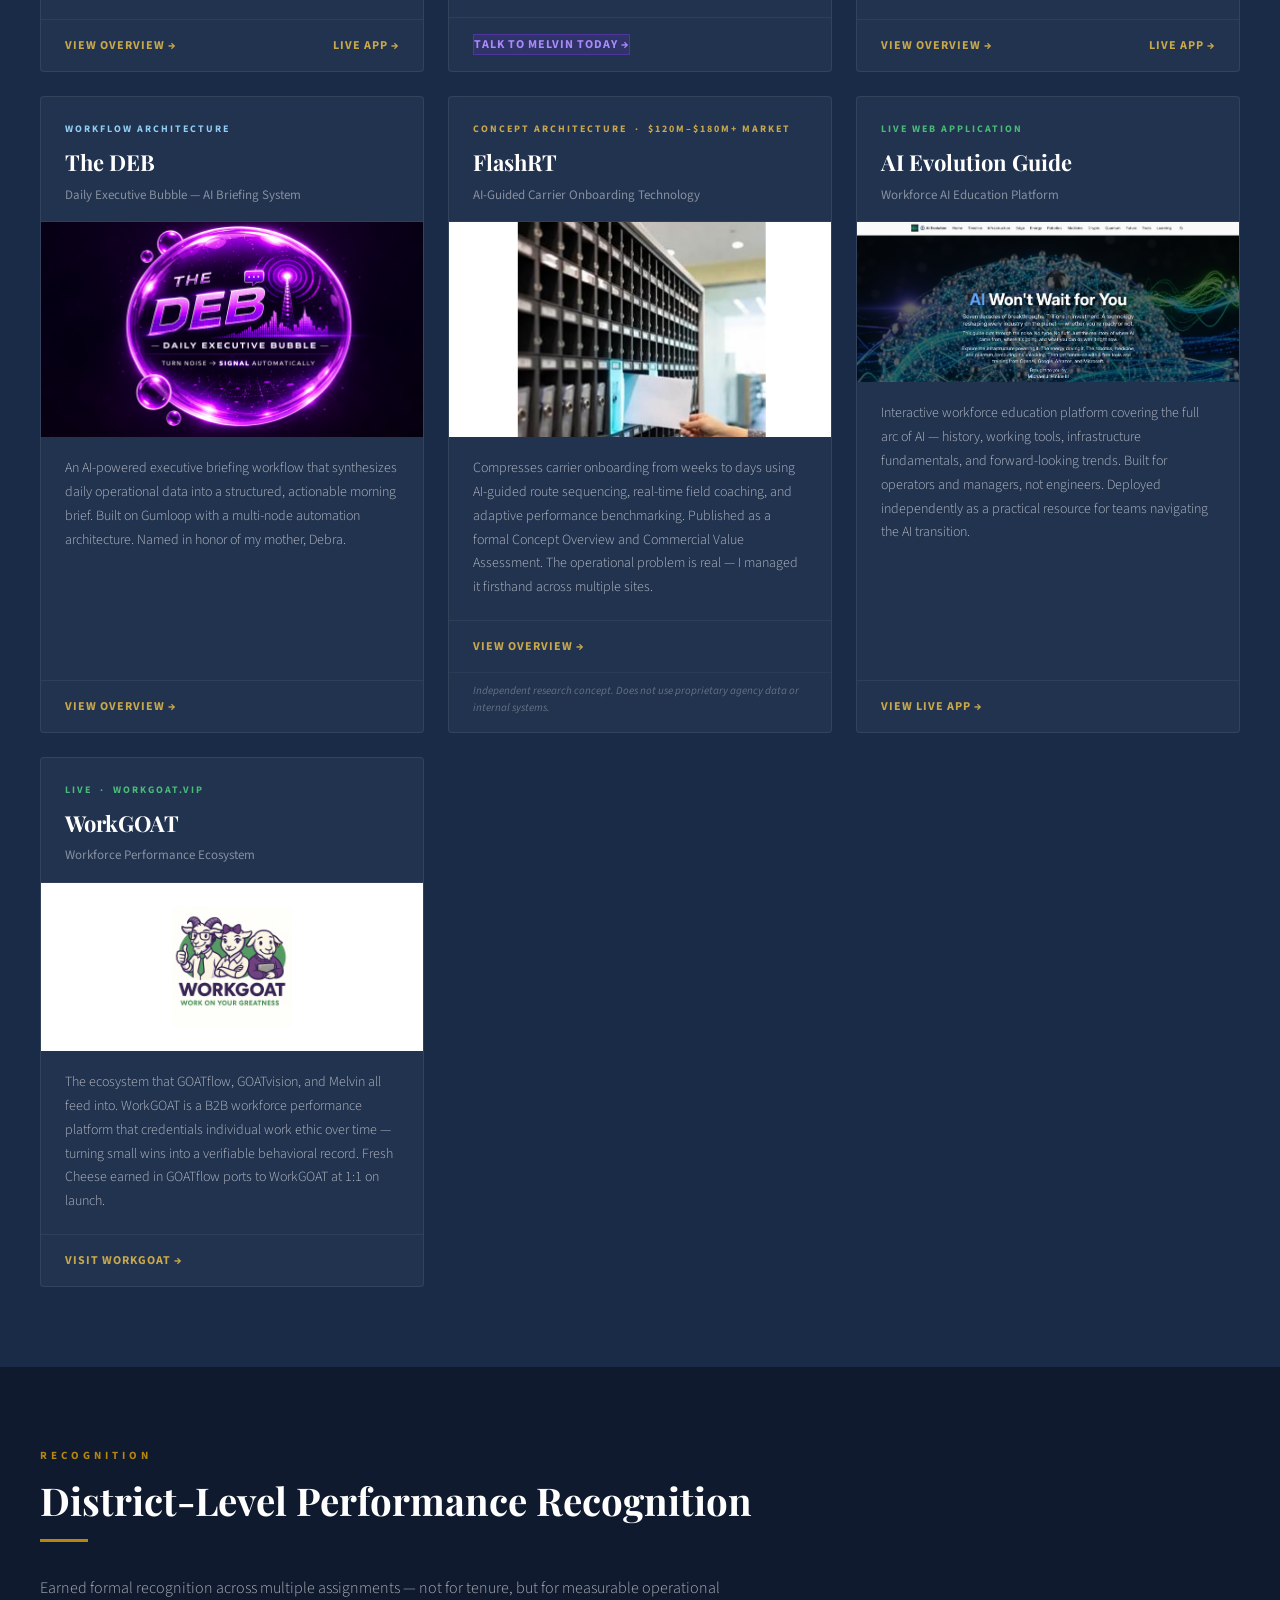
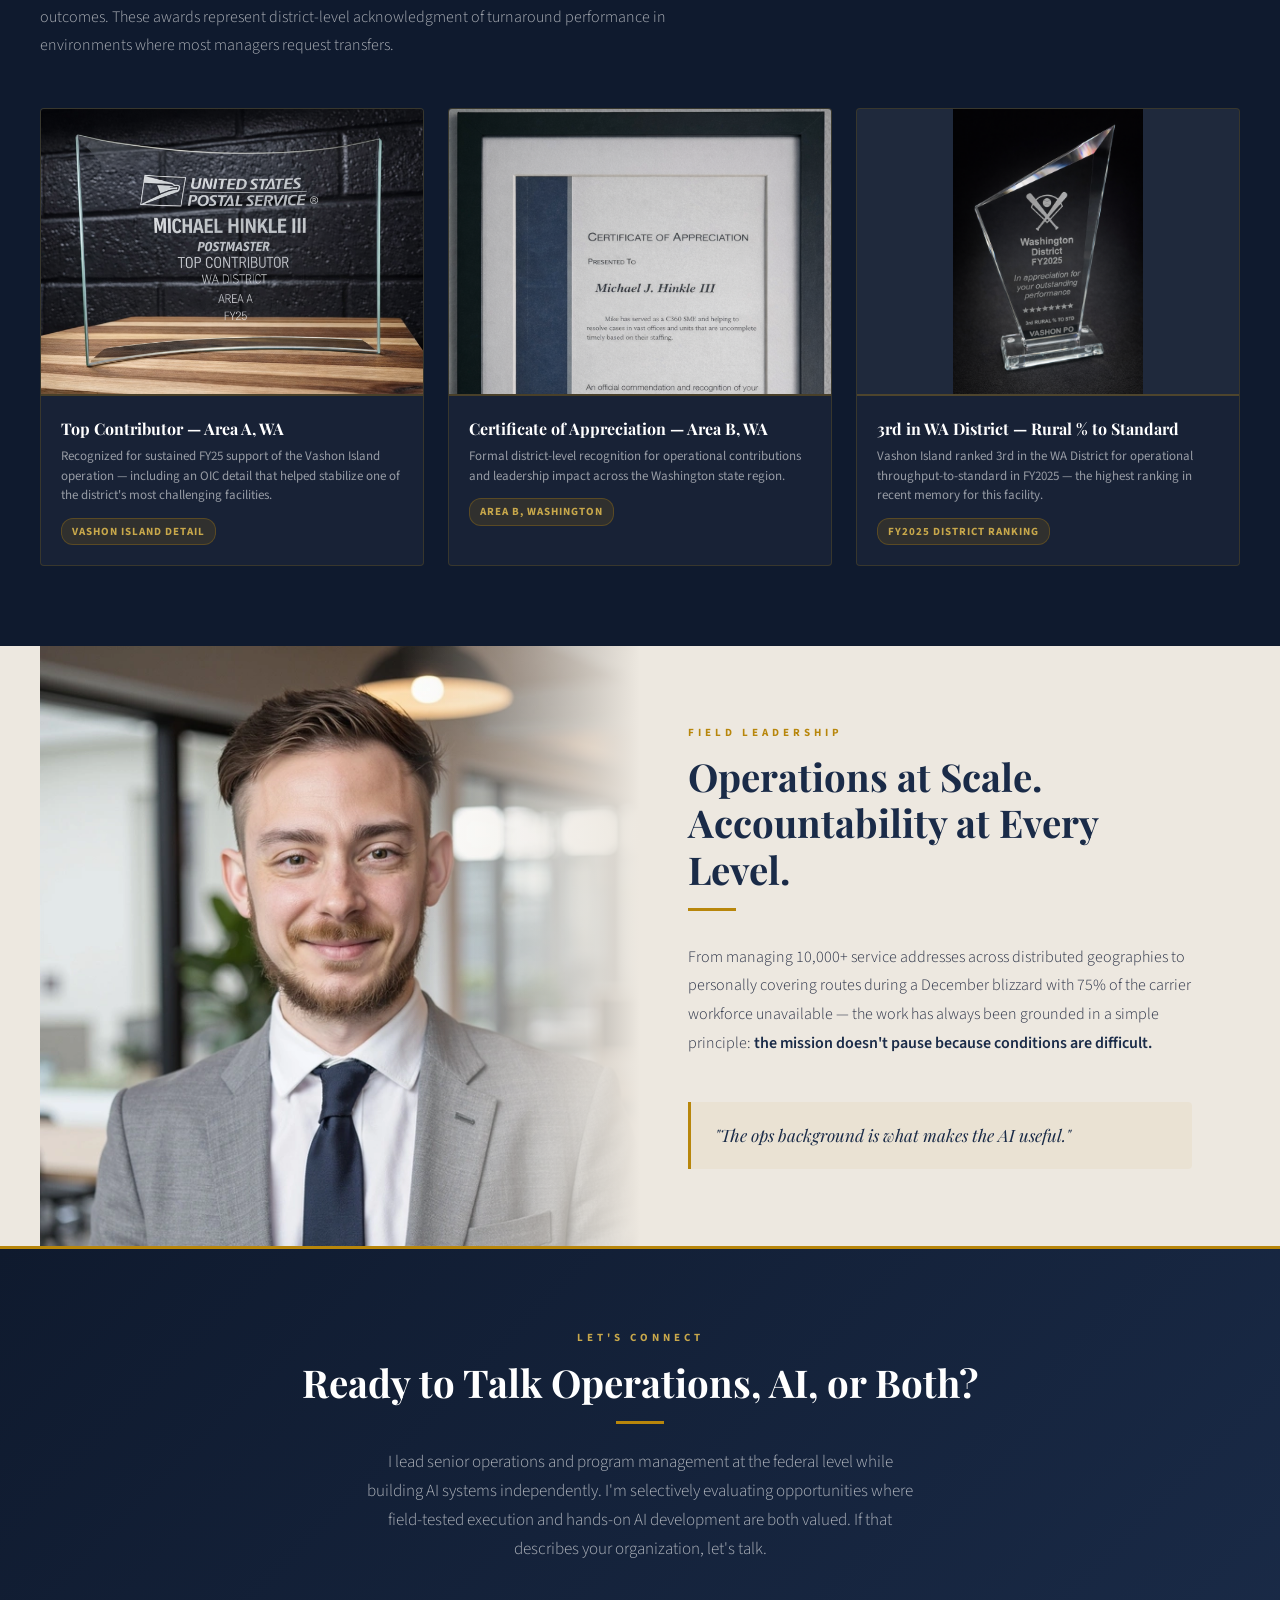
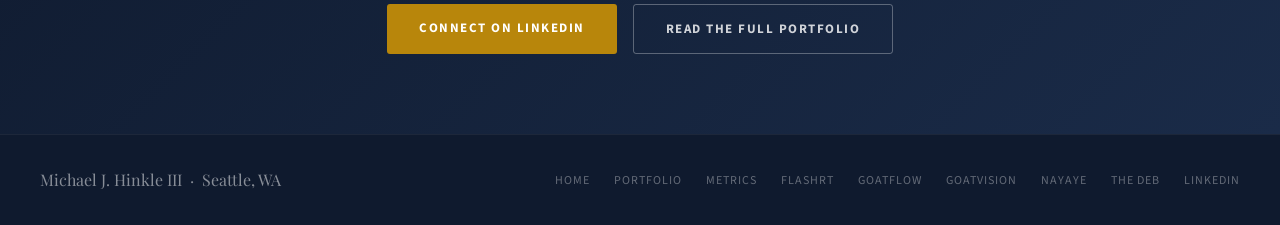
==== commit e02be9a5: "Add files via upload" ====
--- a/index.html
+++ b/index.html
@@ -445,7 +445,7 @@
           <div class="project-card-sub">Workforce Performance Ecosystem</div>
         </div>
         <div style="background:#fff;display:flex;align-items:center;justify-content:center;padding:24px;min-height:160px;">
-          <img src="WorkGOAT_goat_leaders_together_logo.png" alt="WorkGOAT" style="max-width:200px;max-height:120px;object-fit:contain;display:block;">
+          <img src="WorkGOAT_goat%20leaders%20together%20logo.png" alt="WorkGOAT" style="max-width:200px;max-height:120px;object-fit:contain;display:block;">
         </div>
         <div class="project-card-body"><p class="project-card-desc">The ecosystem that GOATflow, GOATvision, and Melvin all feed into. WorkGOAT is a B2B workforce performance platform that credentials individual work ethic over time — turning small wins into a verifiable behavioral record. Fresh Cheese earned in GOATflow ports to WorkGOAT at 1:1 on launch.</p></div>
         <div class="project-card-footer">
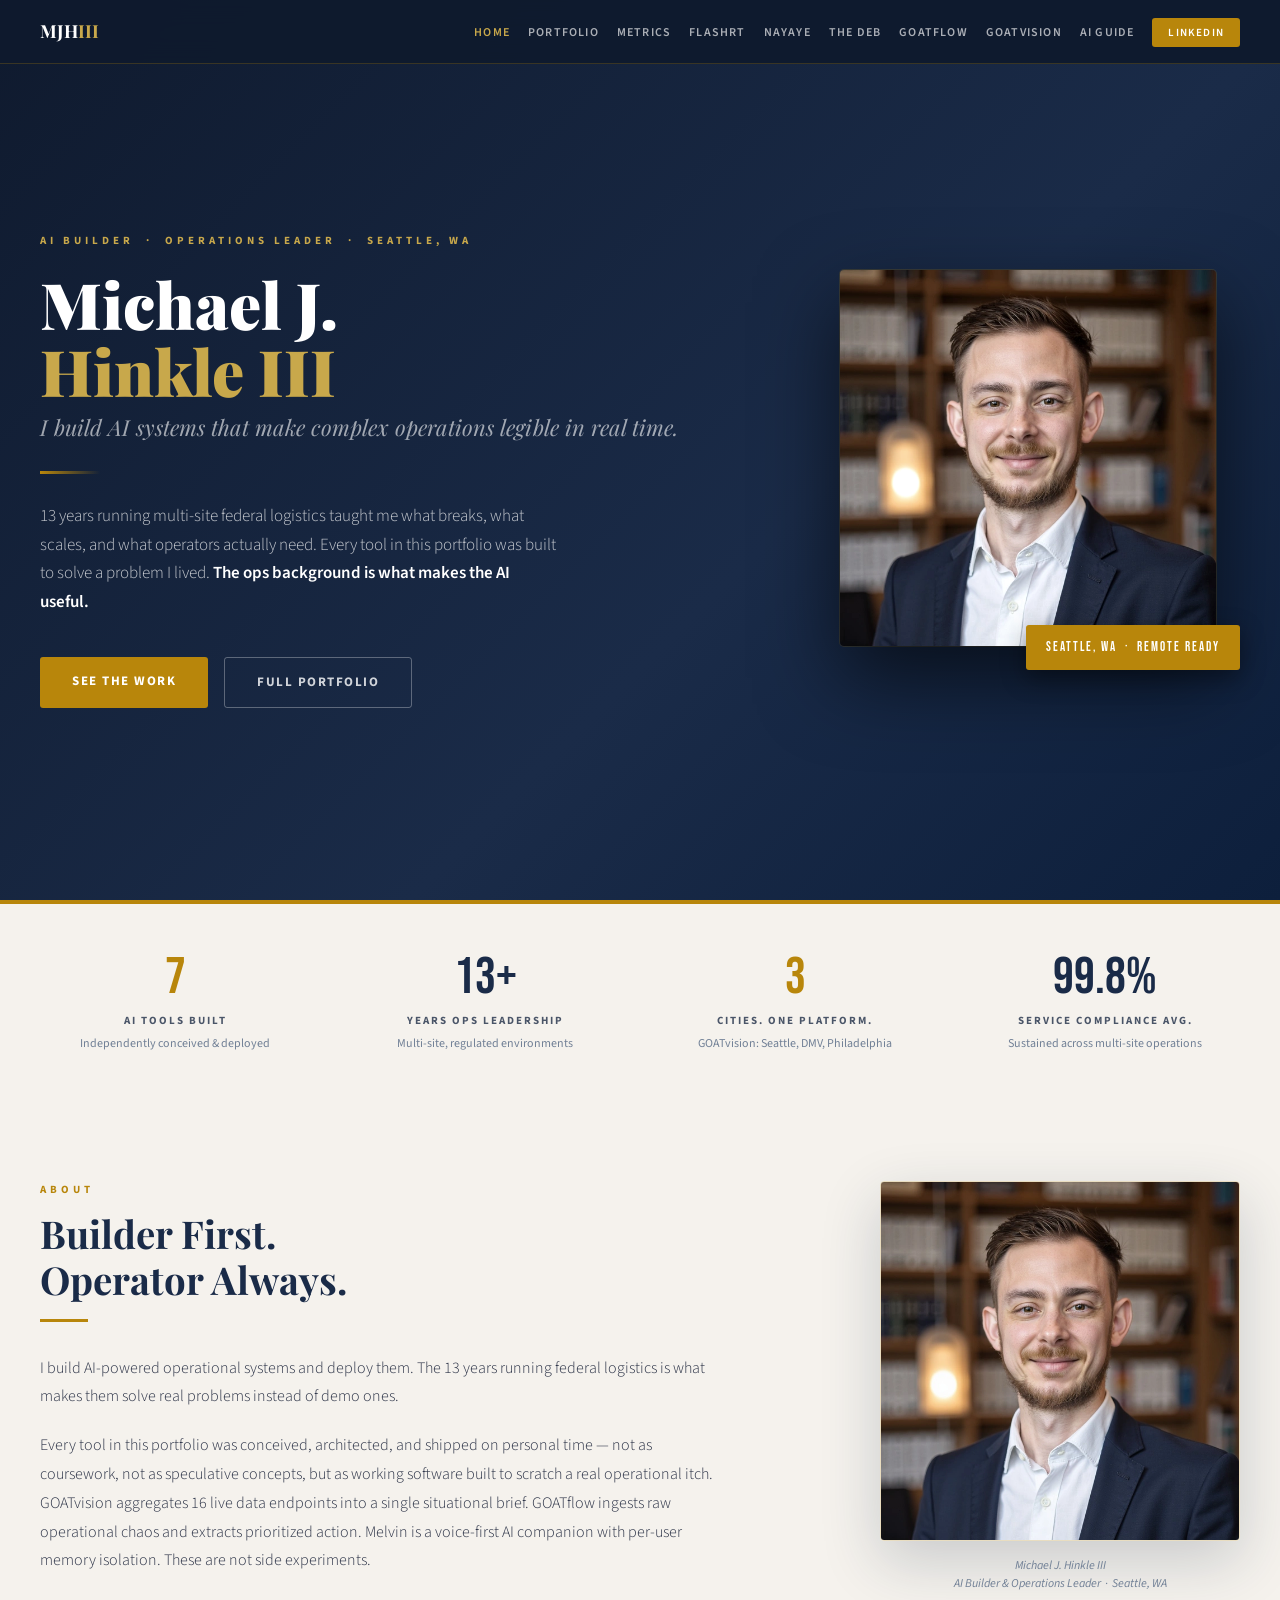
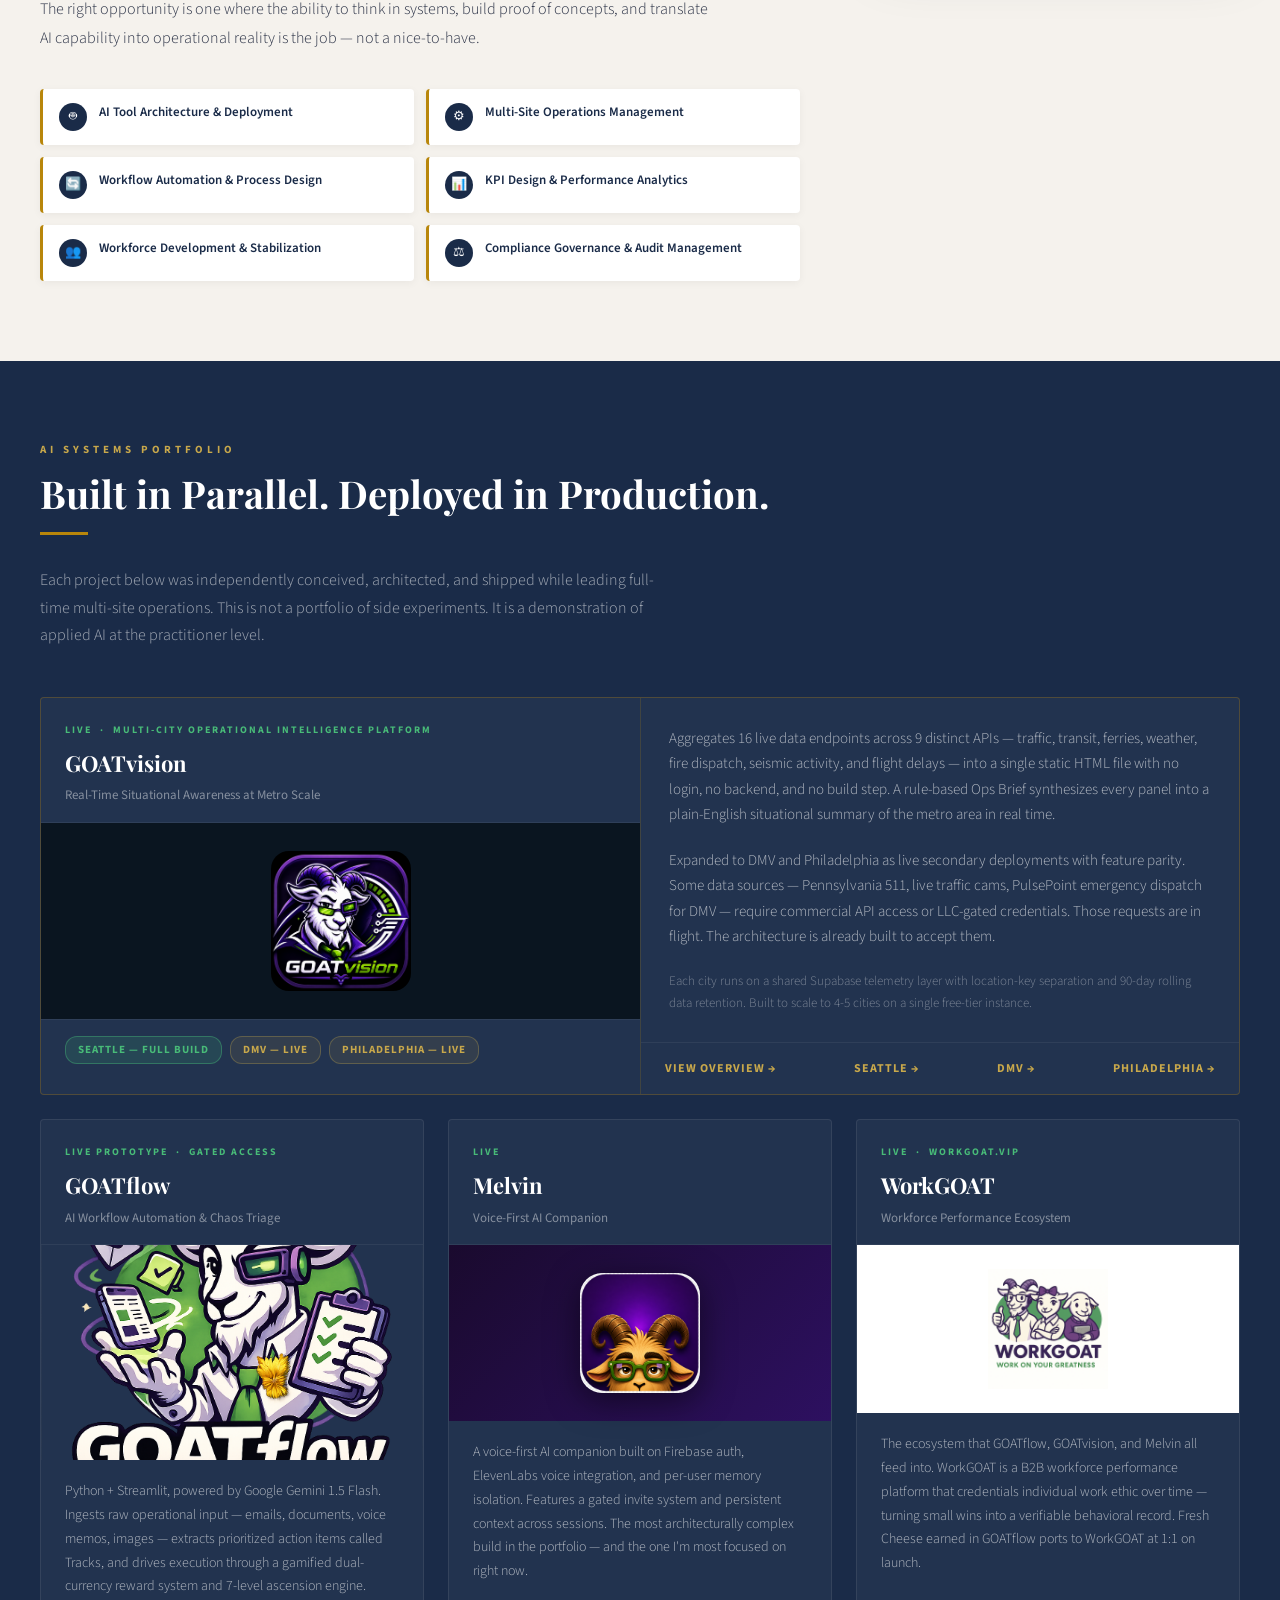
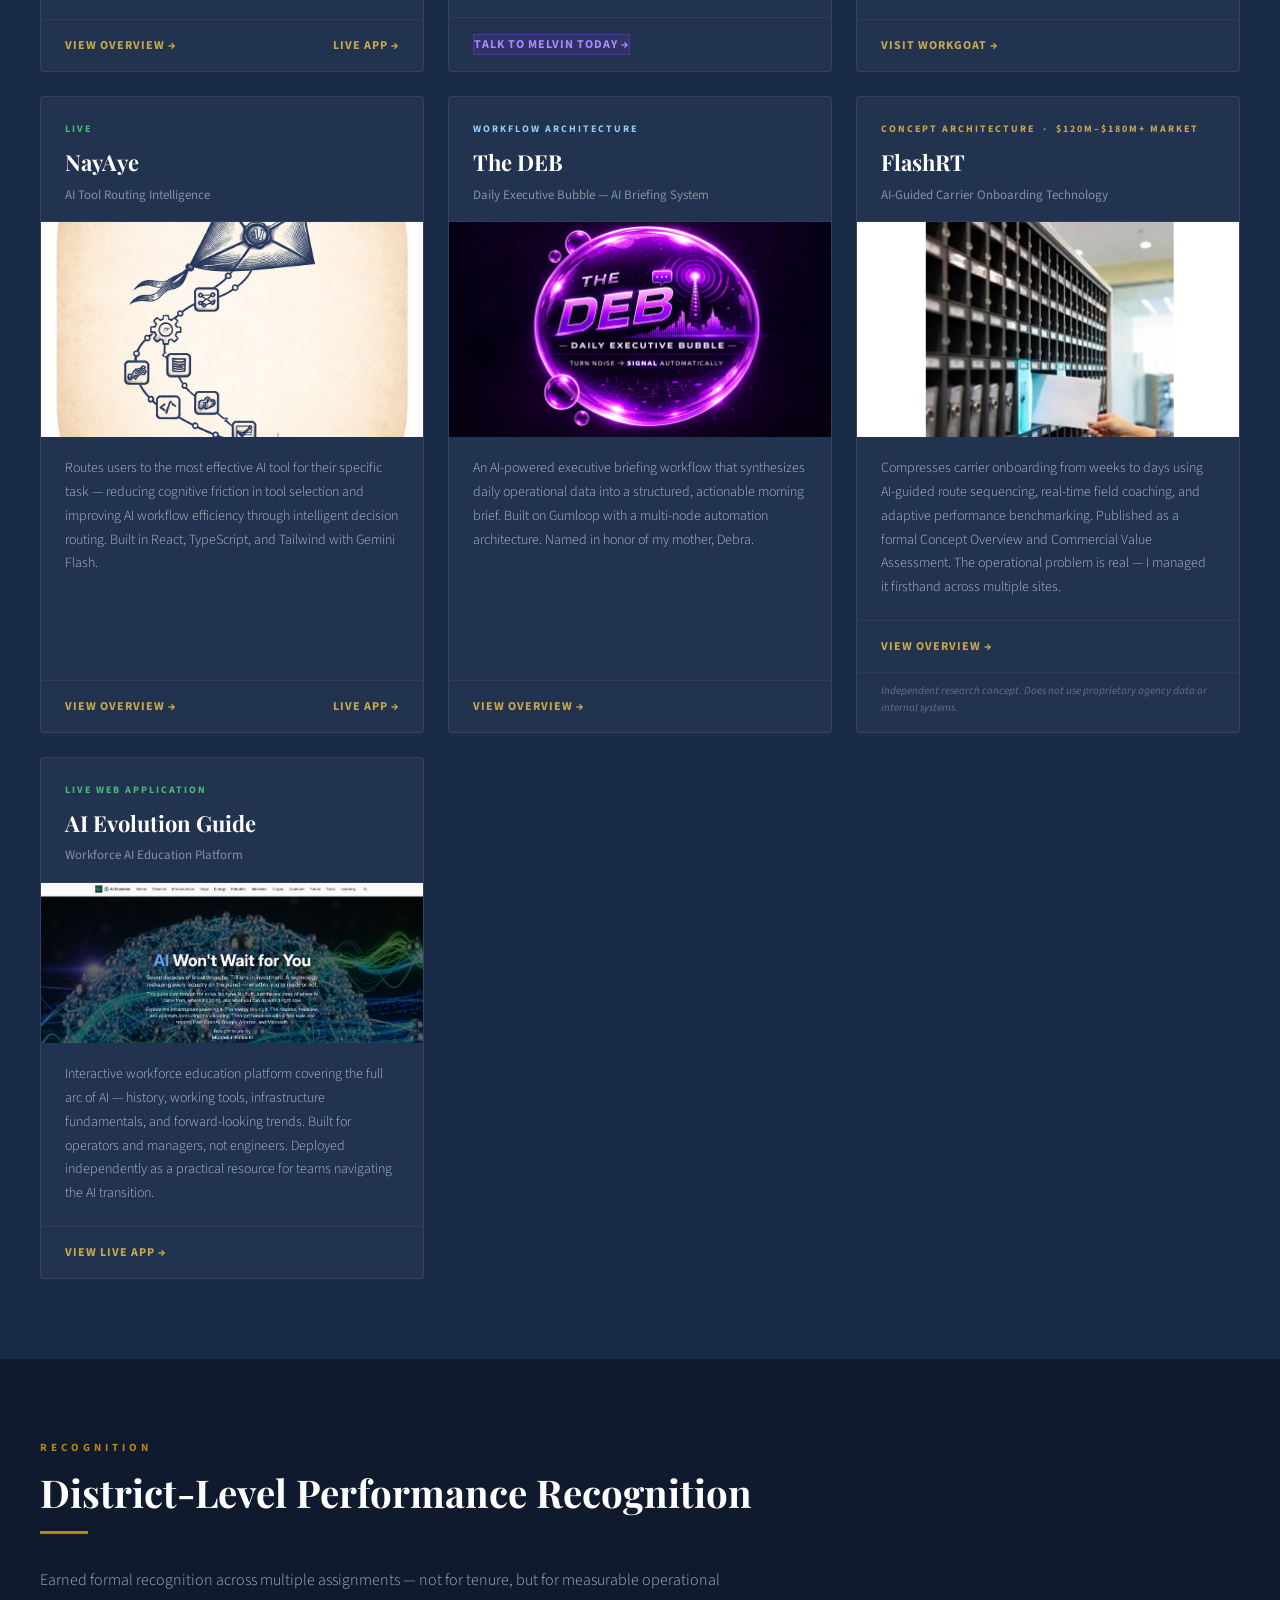
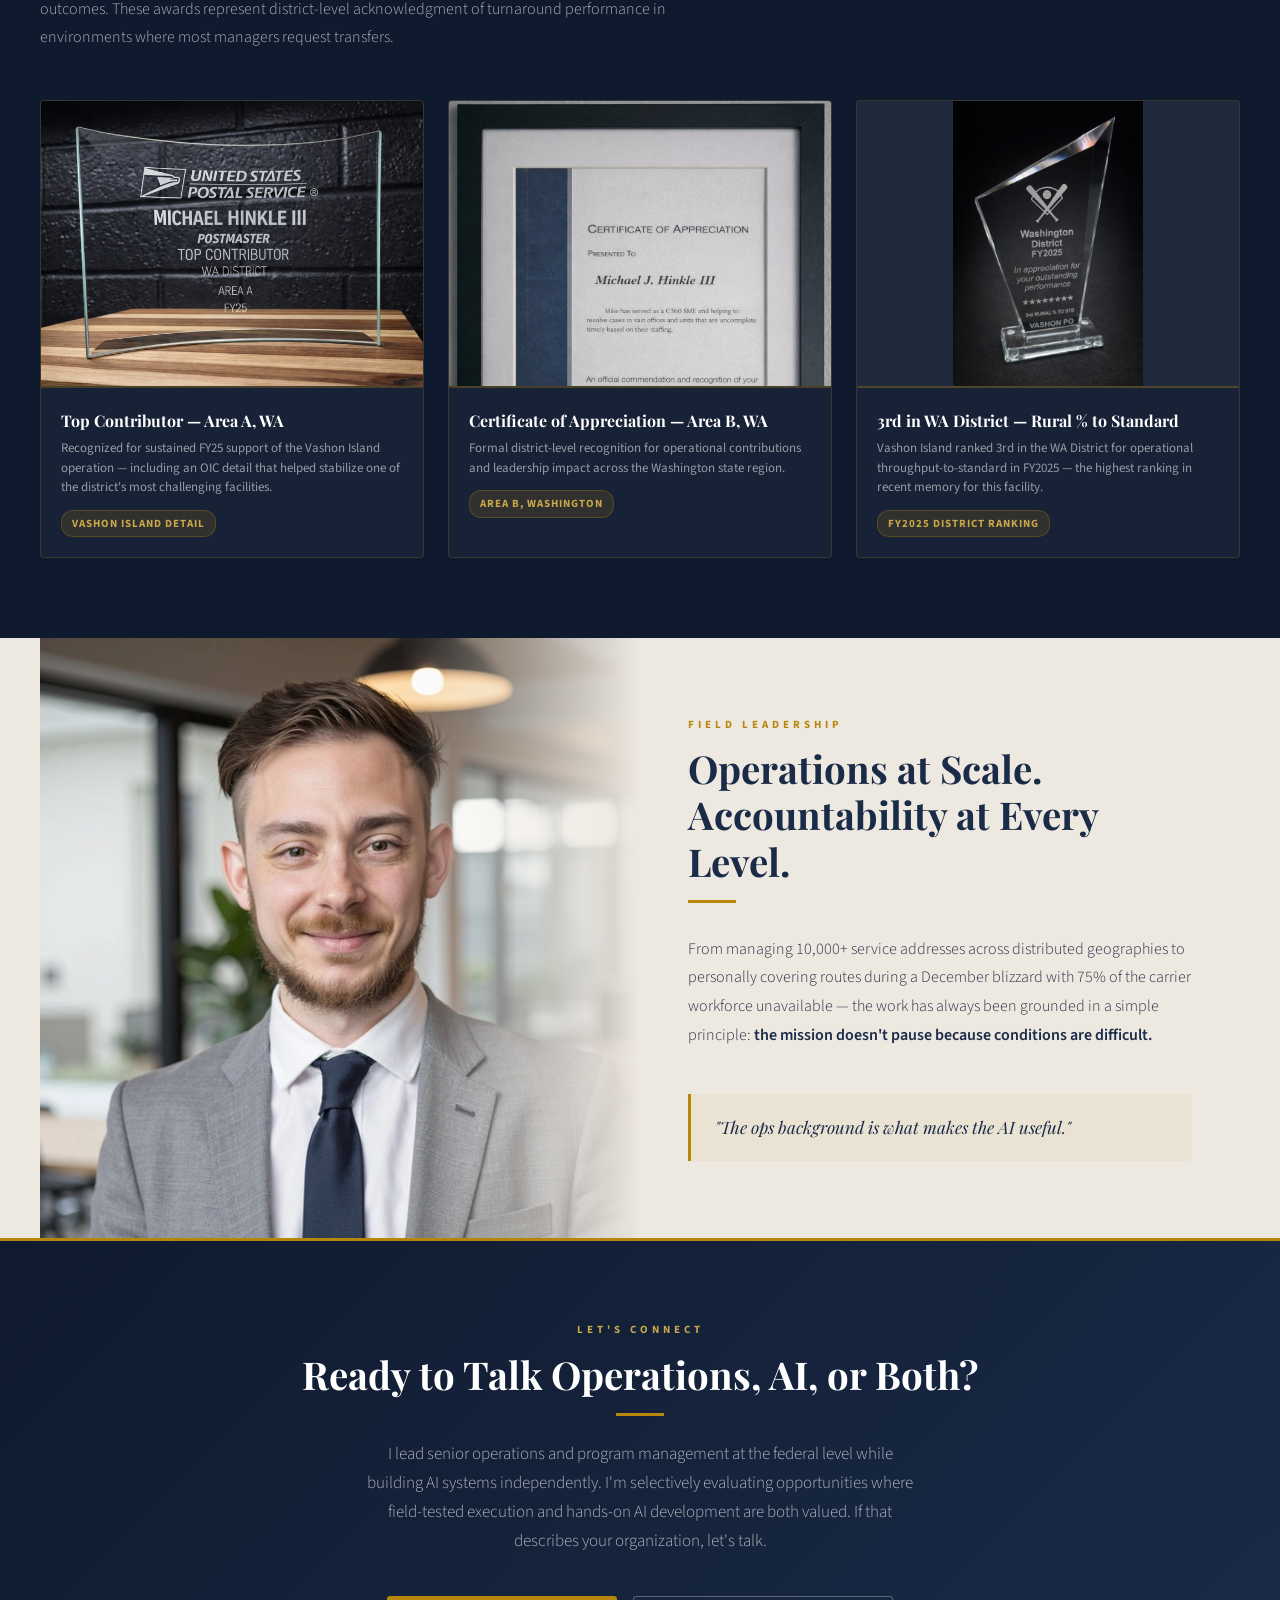
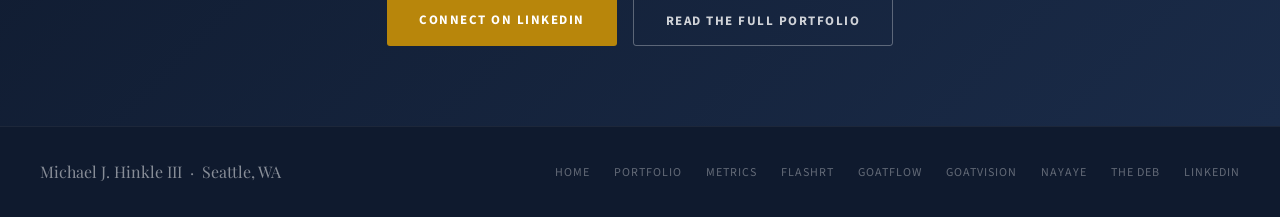
==== commit 86f07691: "Add files via upload" ====
--- a/index.html
+++ b/index.html
@@ -381,6 +381,22 @@
         </div>
       </div>
 
+      <!-- WorkGOAT -->
+      <div class="project-card">
+        <div class="project-card-header">
+          <div class="project-card-tag tag-live">Live &nbsp;·&nbsp; workgoat.vip</div>
+          <div class="project-card-name">WorkGOAT</div>
+          <div class="project-card-sub">Workforce Performance Ecosystem</div>
+        </div>
+        <div style="background:#fff;display:flex;align-items:center;justify-content:center;padding:24px;min-height:160px;">
+          <img src="WorkGOAT_goat%20leaders%20together%20logo.png" alt="WorkGOAT" style="max-width:200px;max-height:120px;object-fit:contain;display:block;">
+        </div>
+        <div class="project-card-body"><p class="project-card-desc">The ecosystem that GOATflow, GOATvision, and Melvin all feed into. WorkGOAT is a B2B workforce performance platform that credentials individual work ethic over time — turning small wins into a verifiable behavioral record. Fresh Cheese earned in GOATflow ports to WorkGOAT at 1:1 on launch.</p></div>
+        <div class="project-card-footer">
+          <a href="https://workgoat.vip" target="_blank" class="project-card-link">Visit WorkGOAT &rarr;</a>
+        </div>
+      </div>
+
       <!-- NayAye -->
       <div class="project-card">
         <div class="project-card-header">
@@ -434,22 +450,6 @@
         <div class="project-card-body"><p class="project-card-desc">Interactive workforce education platform covering the full arc of AI — history, working tools, infrastructure fundamentals, and forward-looking trends. Built for operators and managers, not engineers. Deployed independently as a practical resource for teams navigating the AI transition.</p></div>
         <div class="project-card-footer">
           <a href="https://aiguide.michaeljhinkle.com" target="_blank" class="project-card-link">View Live App &rarr;</a>
-        </div>
-      </div>
-
-      <!-- WorkGOAT -->
-      <div class="project-card">
-        <div class="project-card-header">
-          <div class="project-card-tag tag-live">Live &nbsp;·&nbsp; workgoat.vip</div>
-          <div class="project-card-name">WorkGOAT</div>
-          <div class="project-card-sub">Workforce Performance Ecosystem</div>
-        </div>
-        <div style="background:#fff;display:flex;align-items:center;justify-content:center;padding:24px;min-height:160px;">
-          <img src="WorkGOAT_goat%20leaders%20together%20logo.png" alt="WorkGOAT" style="max-width:200px;max-height:120px;object-fit:contain;display:block;">
-        </div>
-        <div class="project-card-body"><p class="project-card-desc">The ecosystem that GOATflow, GOATvision, and Melvin all feed into. WorkGOAT is a B2B workforce performance platform that credentials individual work ethic over time — turning small wins into a verifiable behavioral record. Fresh Cheese earned in GOATflow ports to WorkGOAT at 1:1 on launch.</p></div>
-        <div class="project-card-footer">
-          <a href="https://workgoat.vip" target="_blank" class="project-card-link">Visit WorkGOAT &rarr;</a>
         </div>
       </div>
 
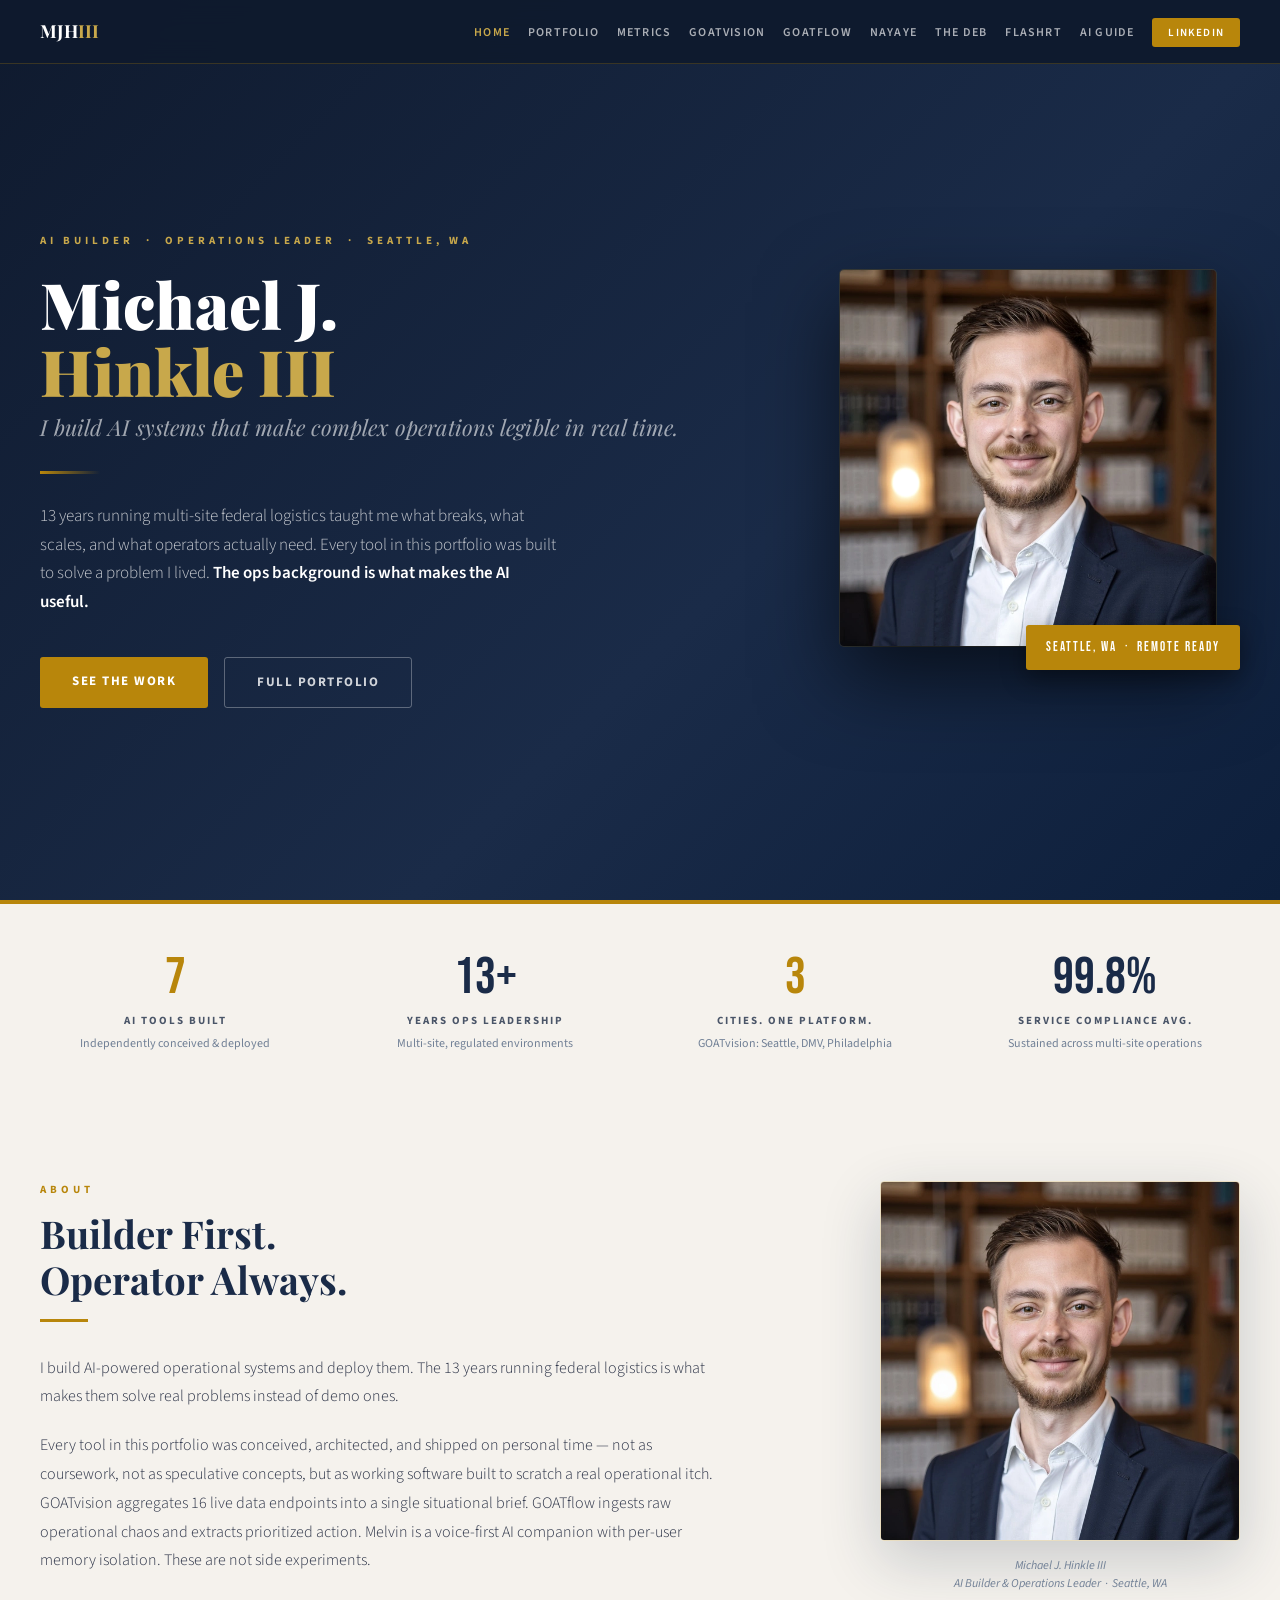
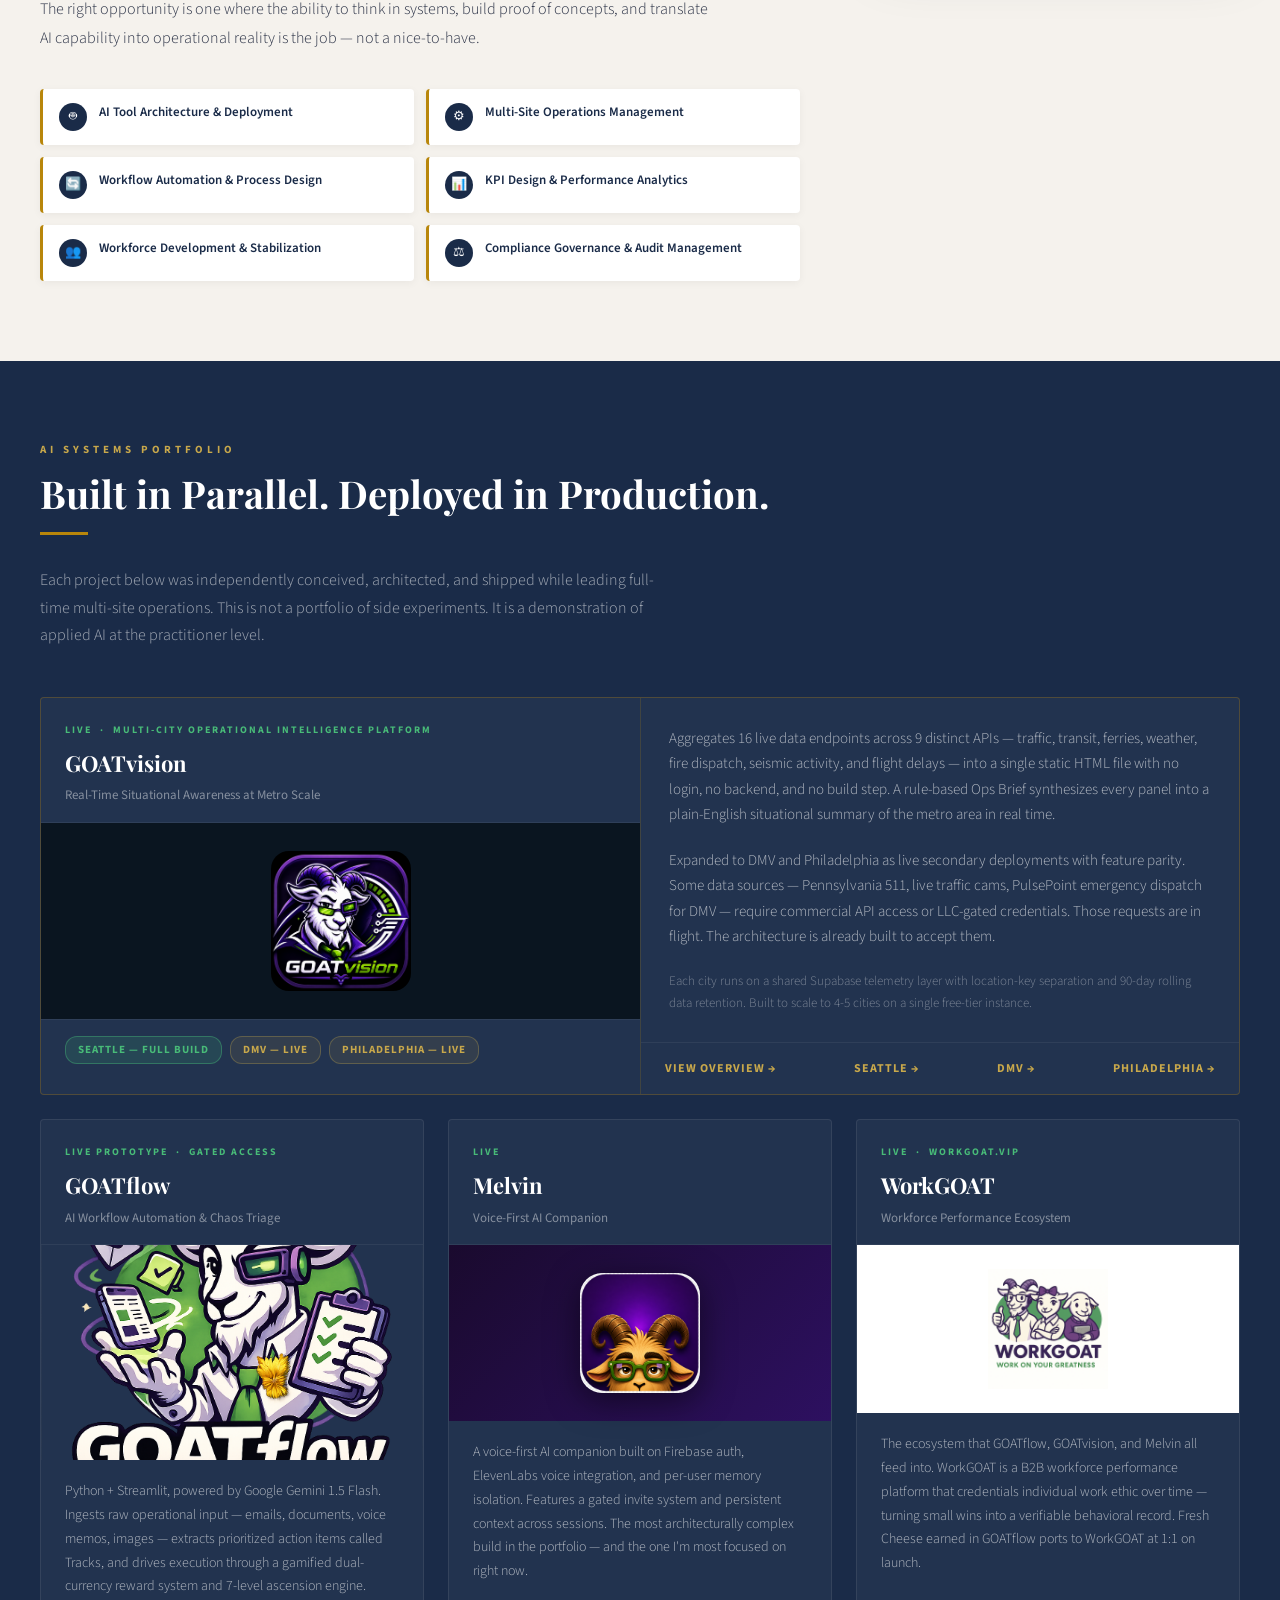
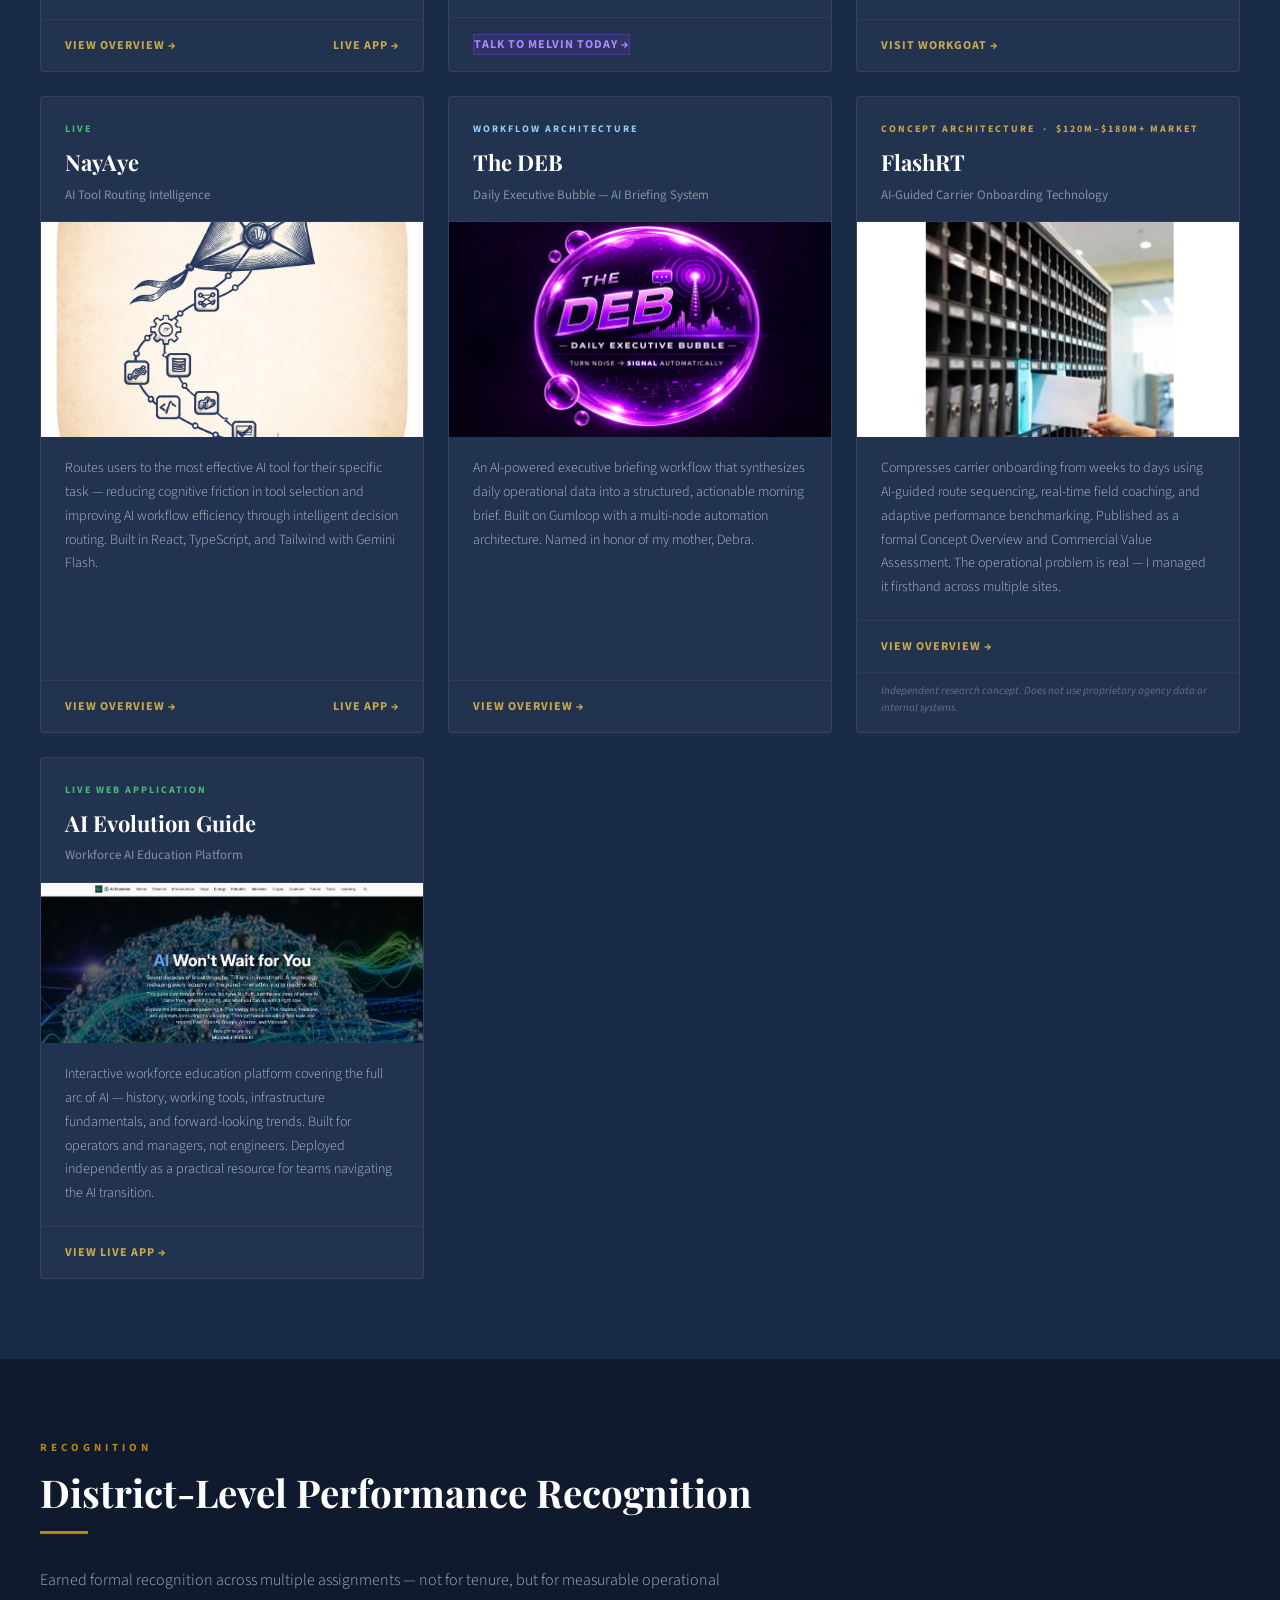
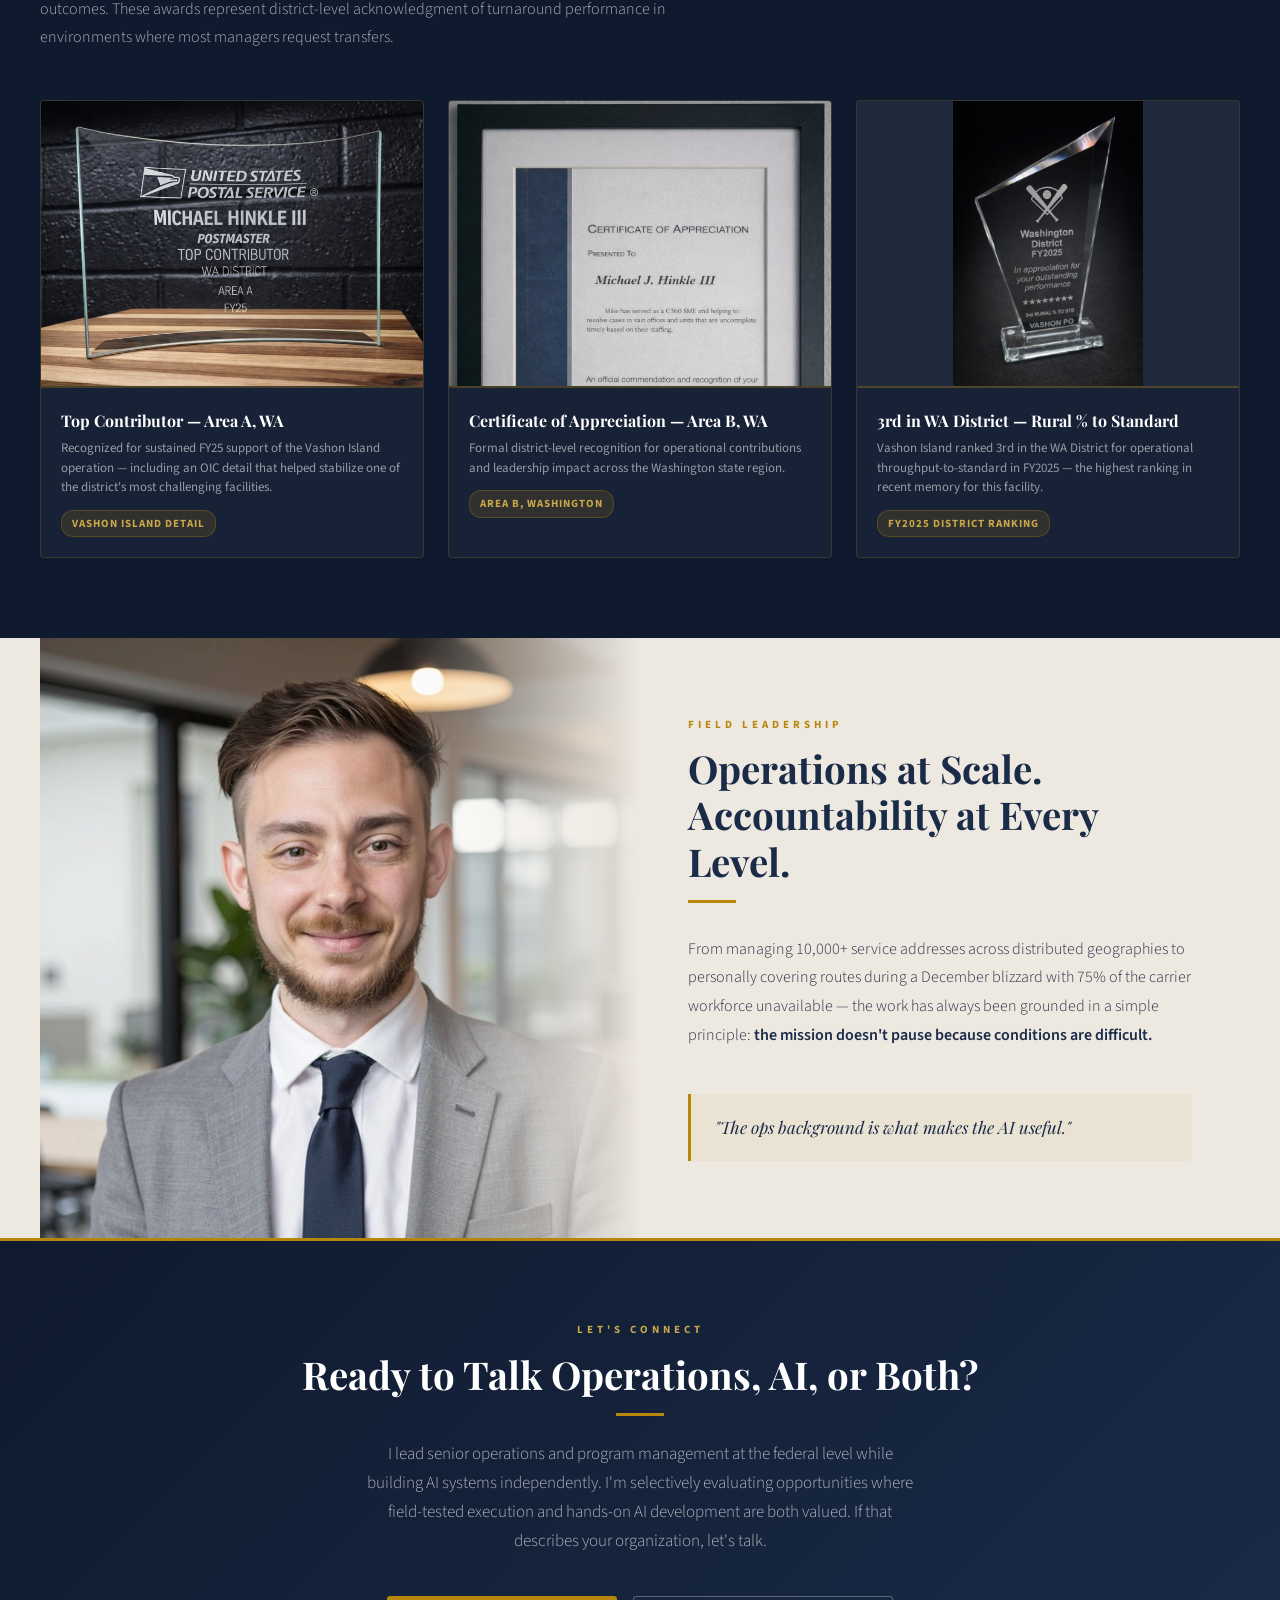
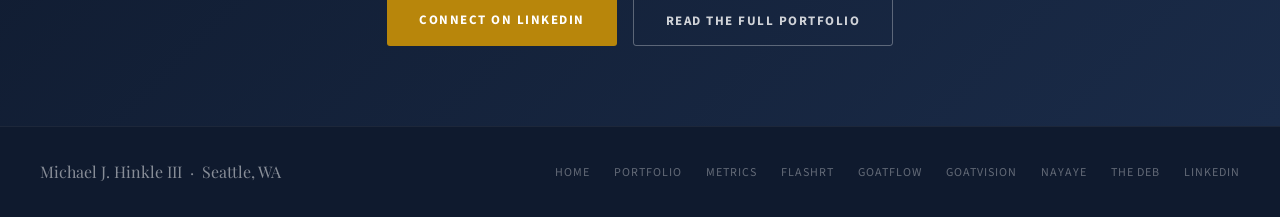
==== commit ddba607c: "Add files via upload" ====
--- a/index.html
+++ b/index.html
@@ -201,14 +201,14 @@
     <li><a href="index.html" class="active">Home</a></li>
     <li><a href="portfolio.html">Portfolio</a></li>
     <li><a href="metrics.html">Metrics</a></li>
-    <li><a href="flashrt.html">FlashRT</a></li>
+    <li><a href="goatvisionseattle.html">GOATvision</a></li>
+    <li><a href="goatflow.html">GOATflow</a></li>
     <li><a href="nayaye.html">NayAye</a></li>
     <li><a href="deb.html">The DEB</a></li>
-    <li><a href="goatflow.html">GOATflow</a></li>
-    <li><a href="goatvisionseattle.html">GOATvision</a></li>
+    <li><a href="flashrt.html">FlashRT</a></li>
     <li><a href="https://aiguide.michaeljhinkle.com" target="_blank" rel="noopener">AI Guide</a></li>
     <li><a href="https://linkedin.com/in/michaeljhinkle" target="_blank" rel="noopener" class="nav-cta">LinkedIn</a></li>
-  </ul>
+</ul>
 </nav>
 <script>
 function toggleNav(){
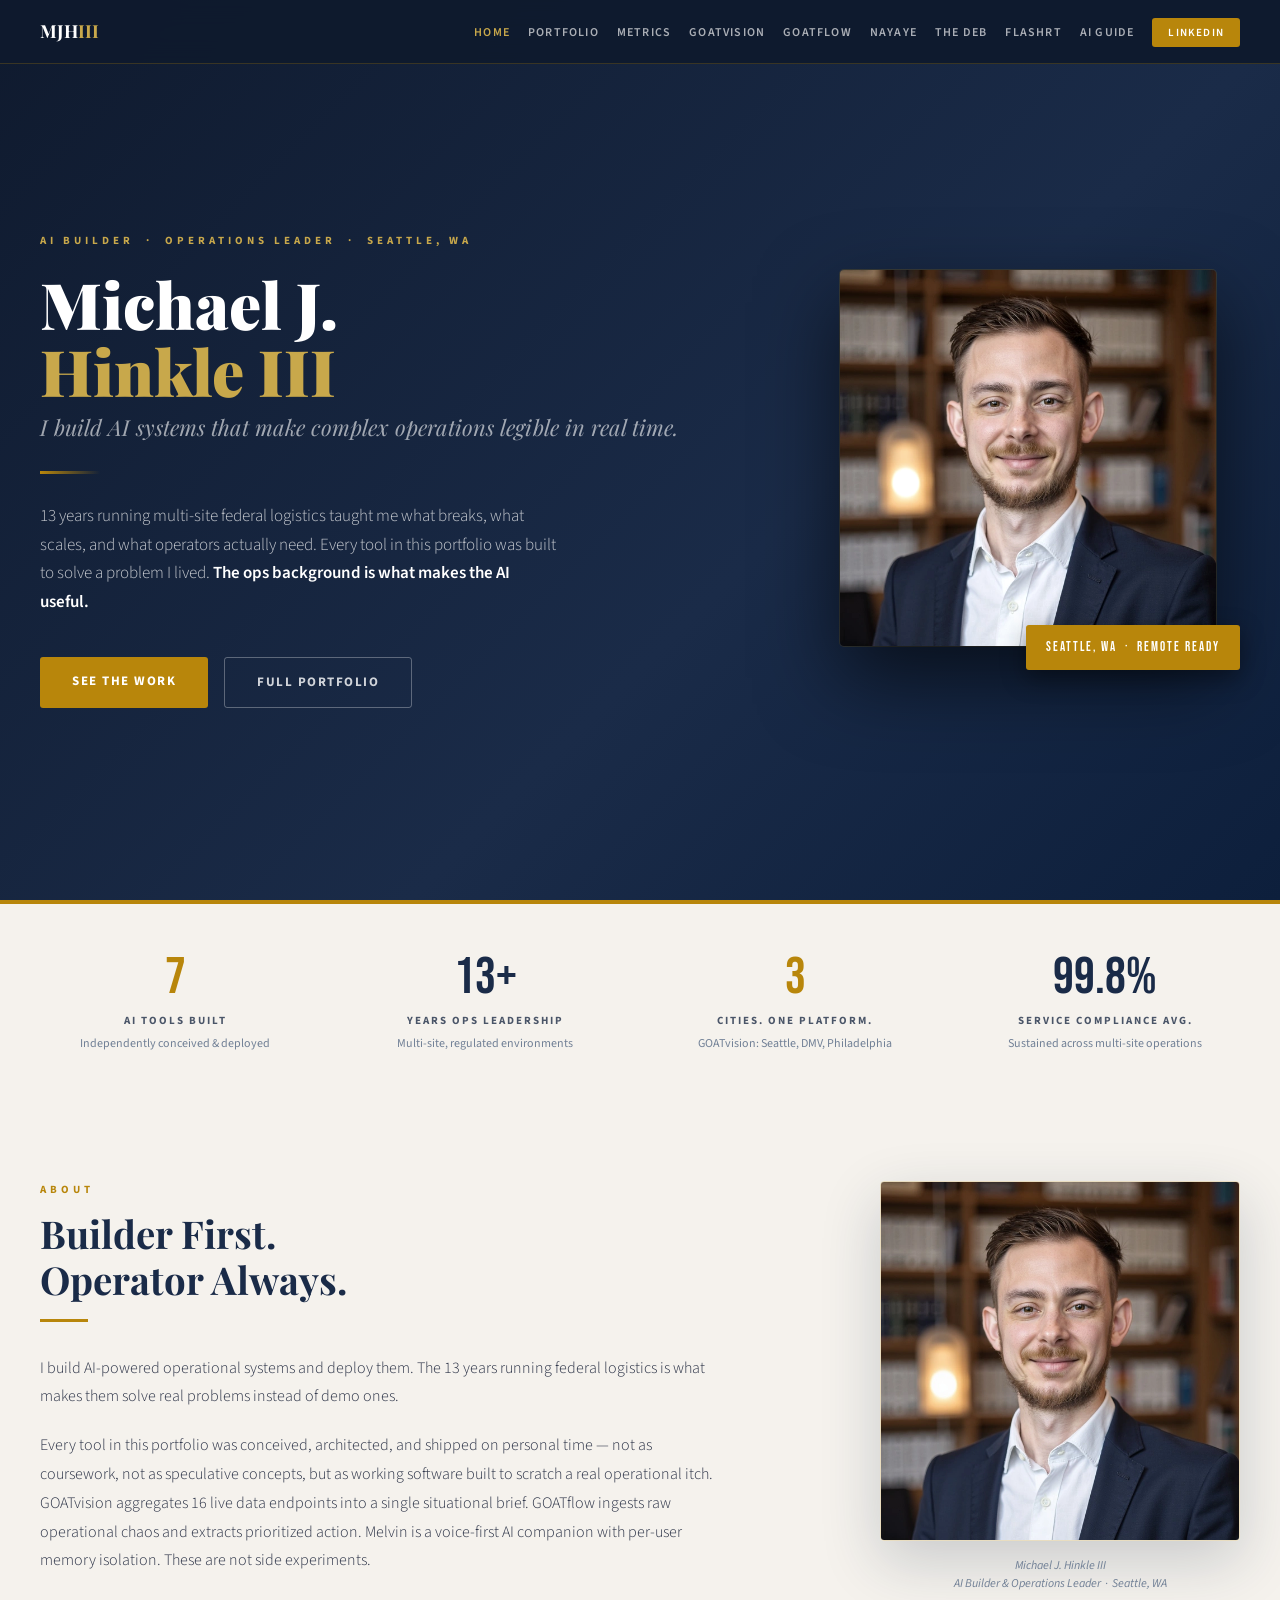
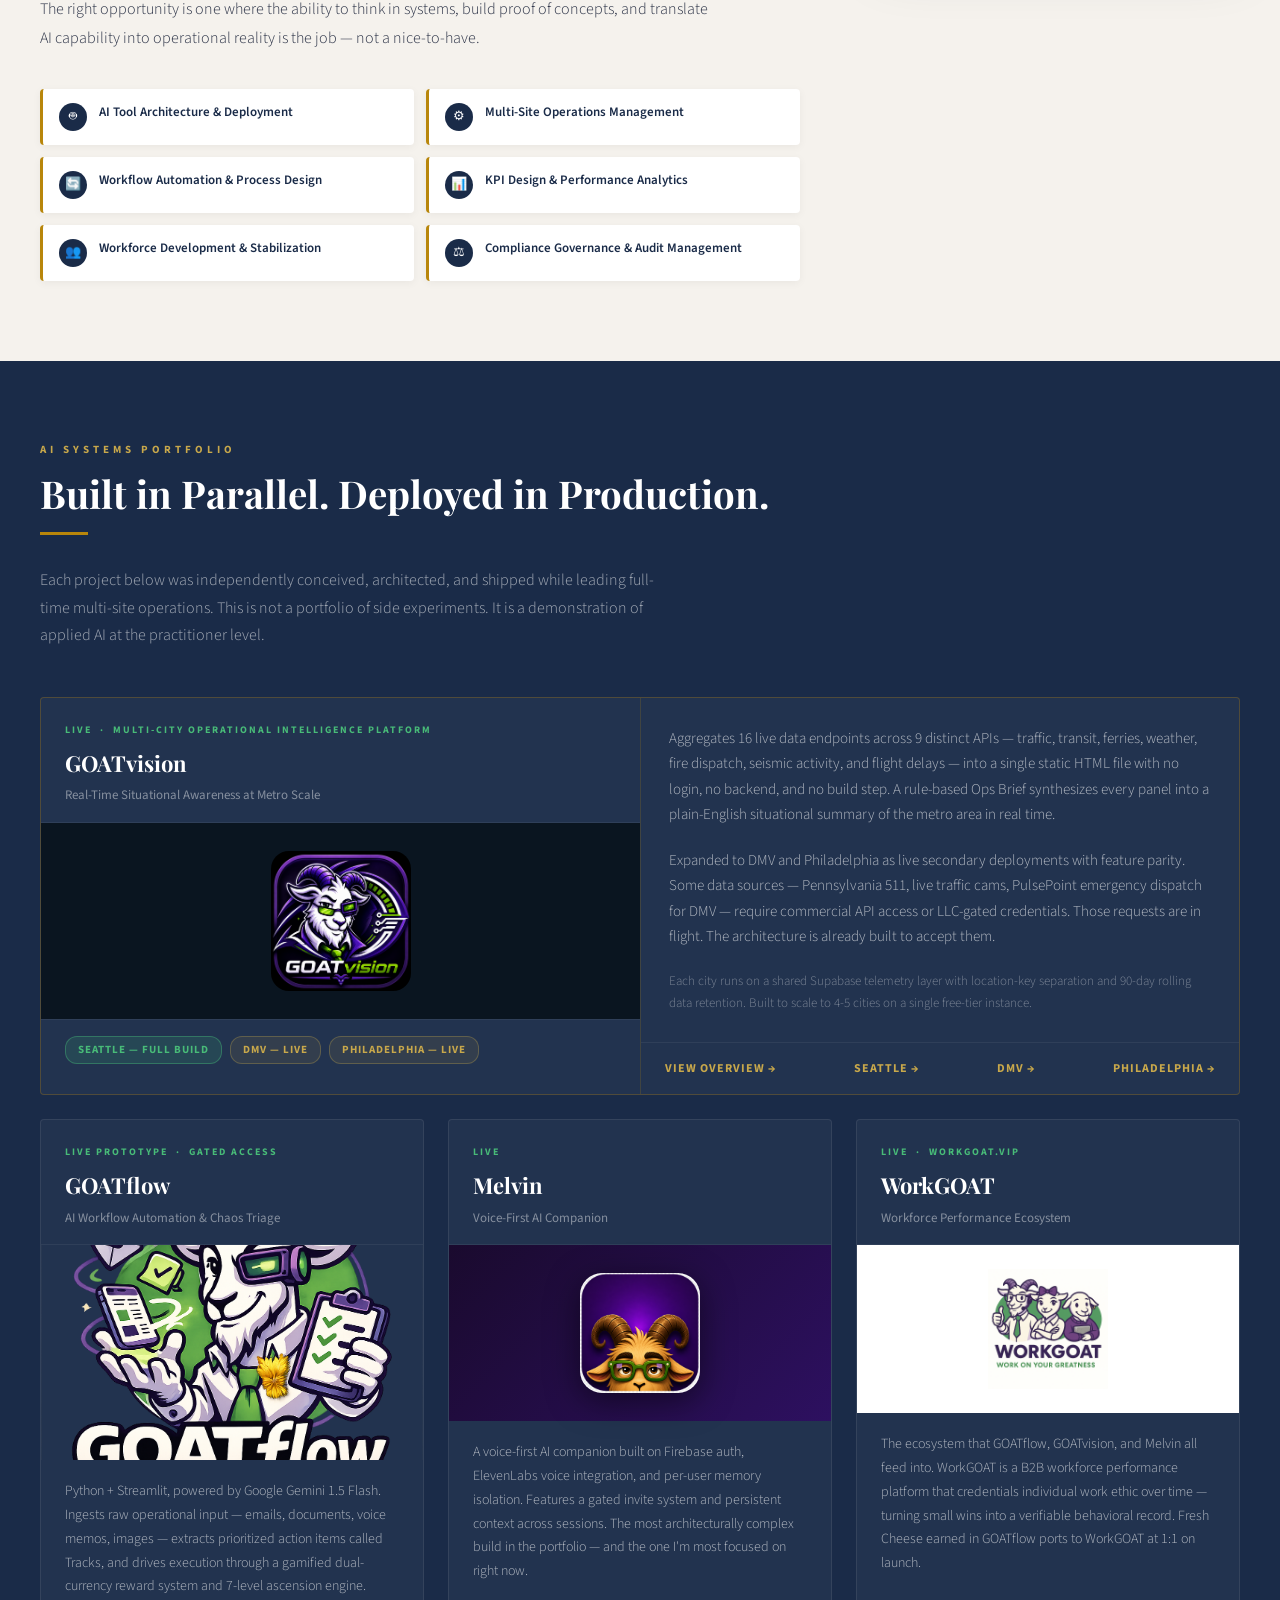
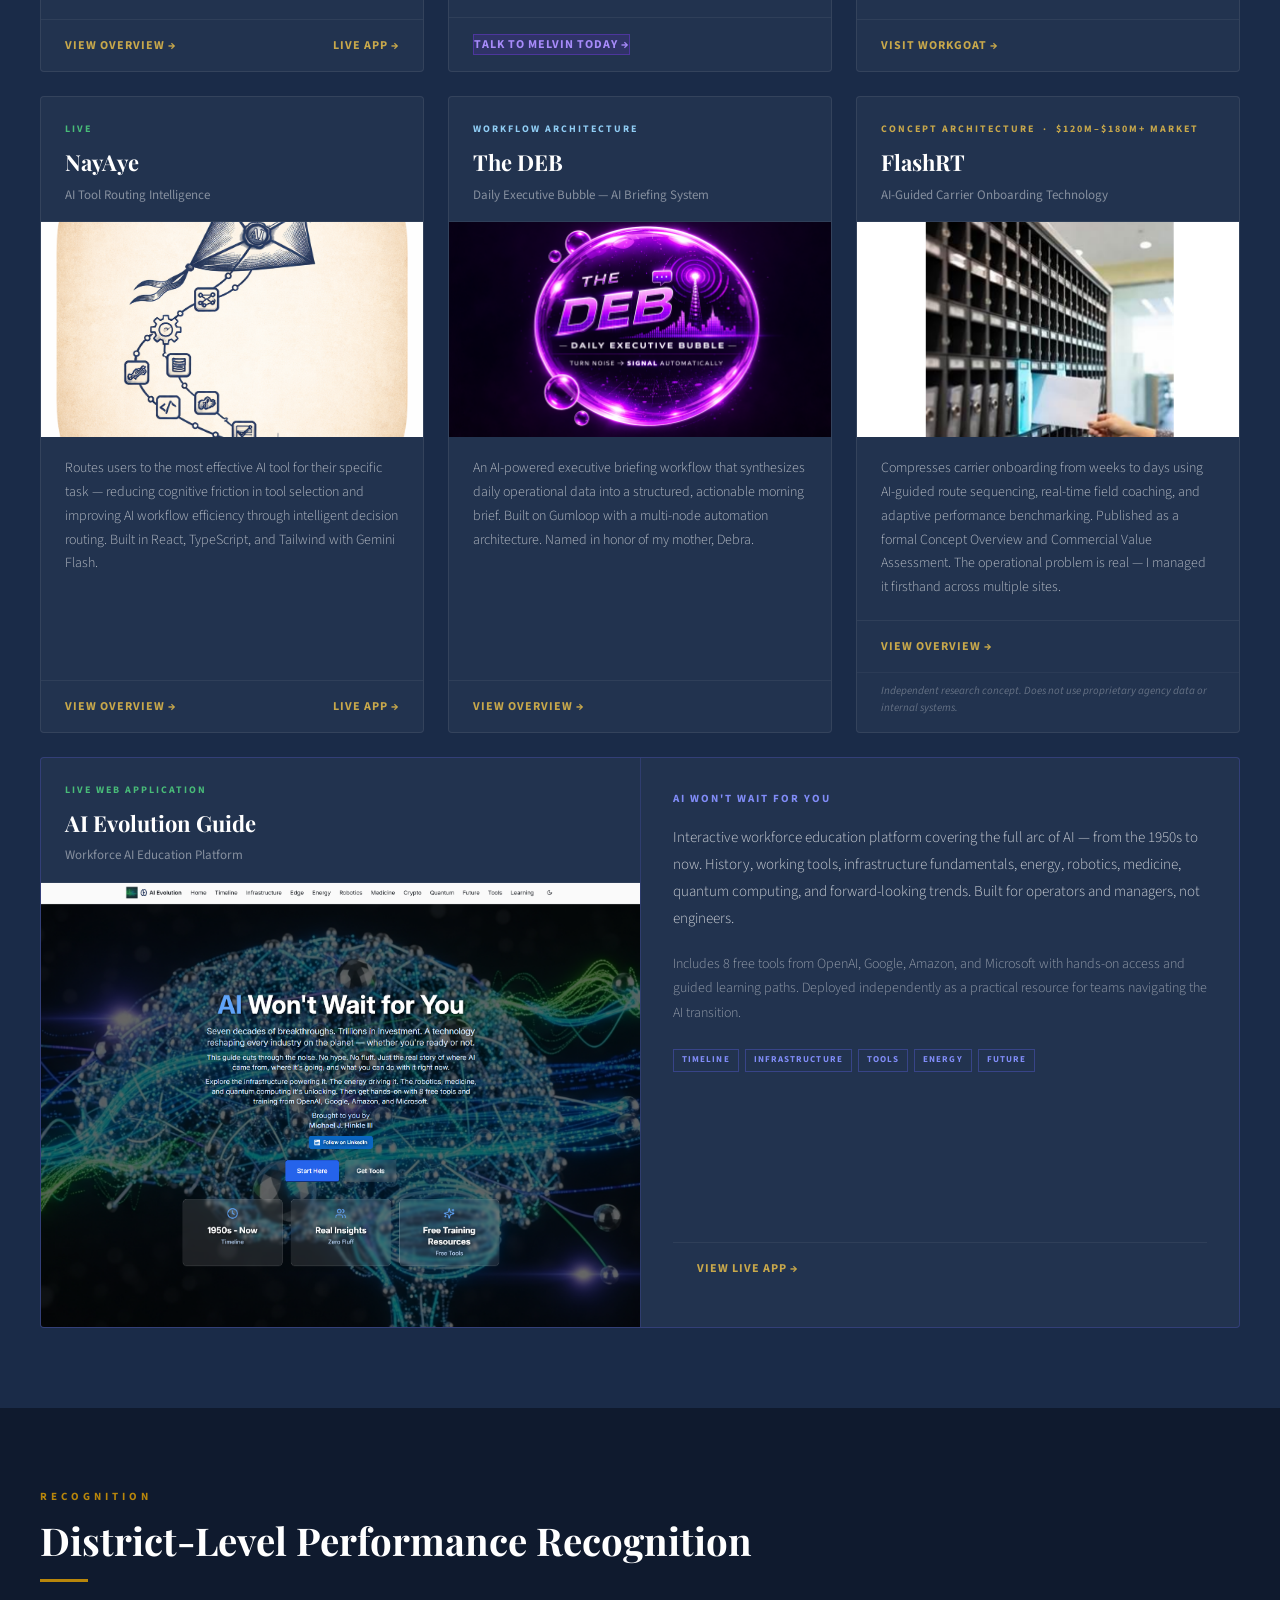
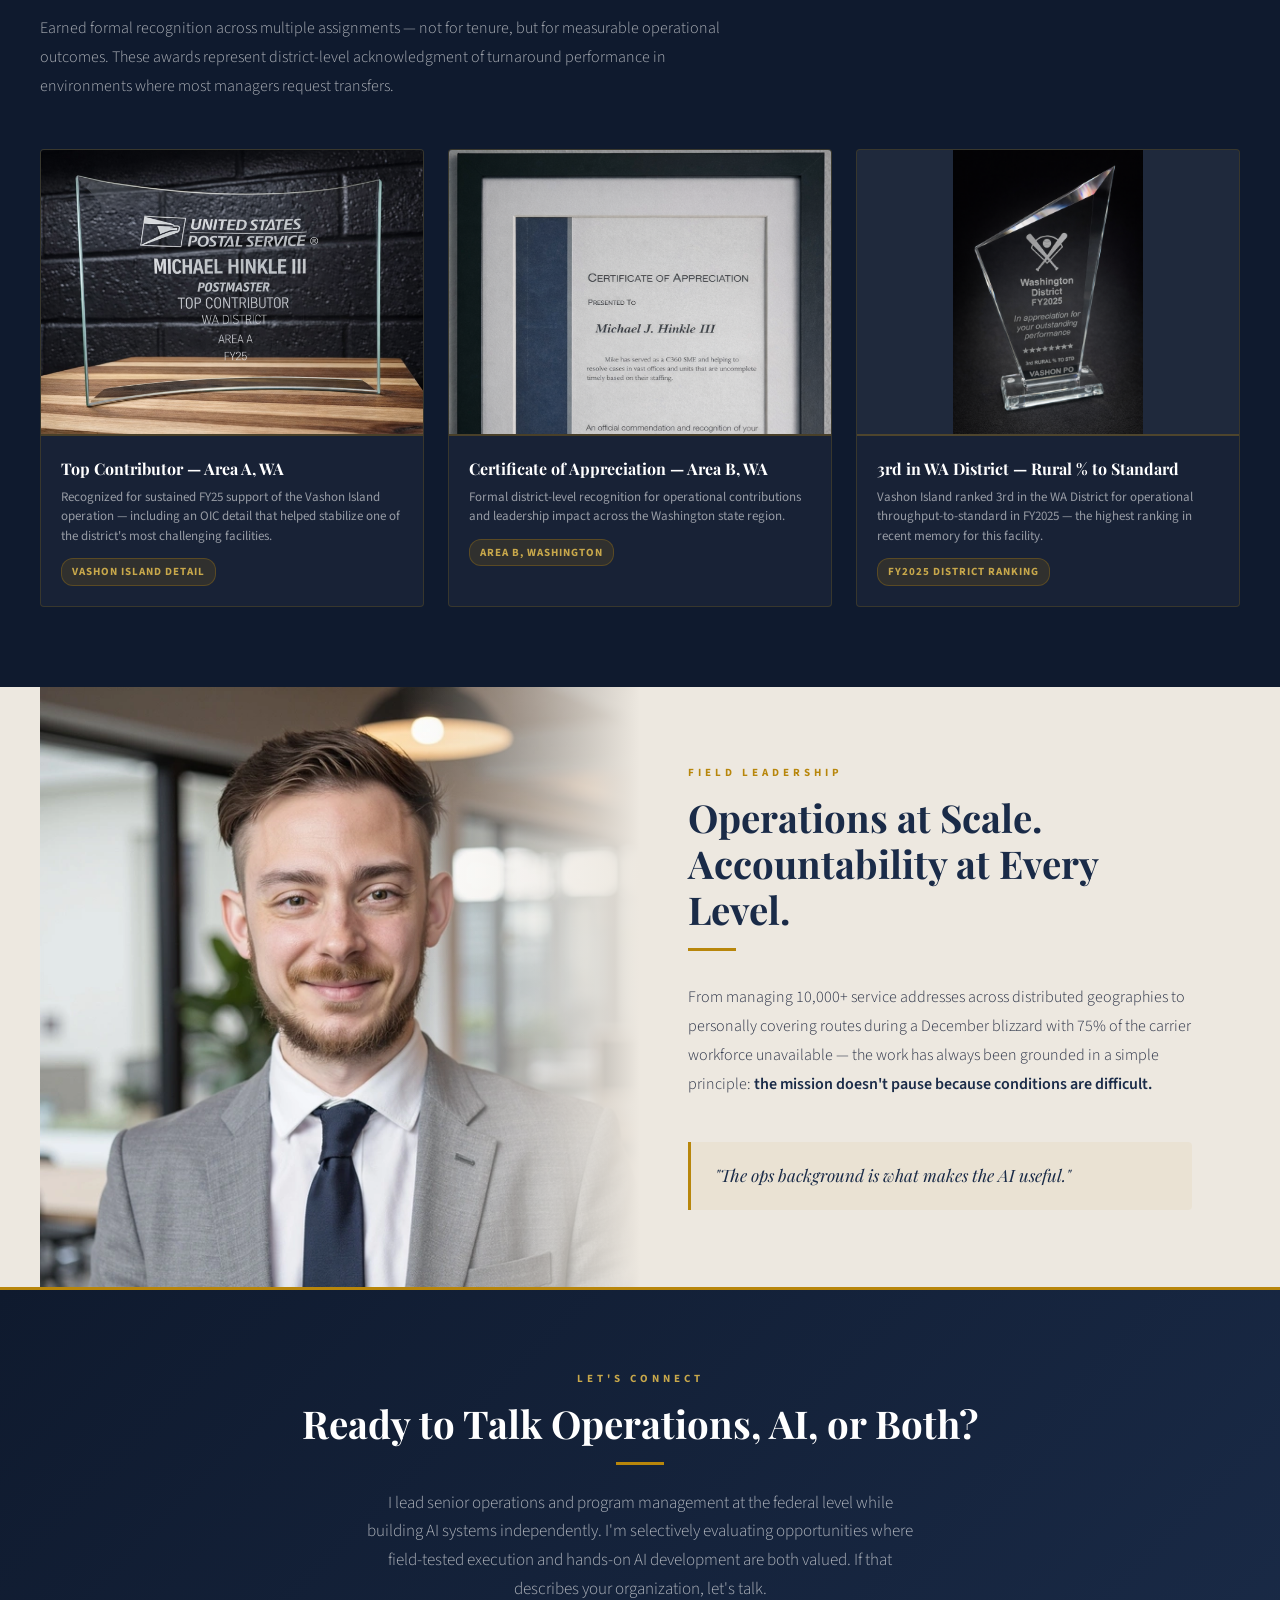
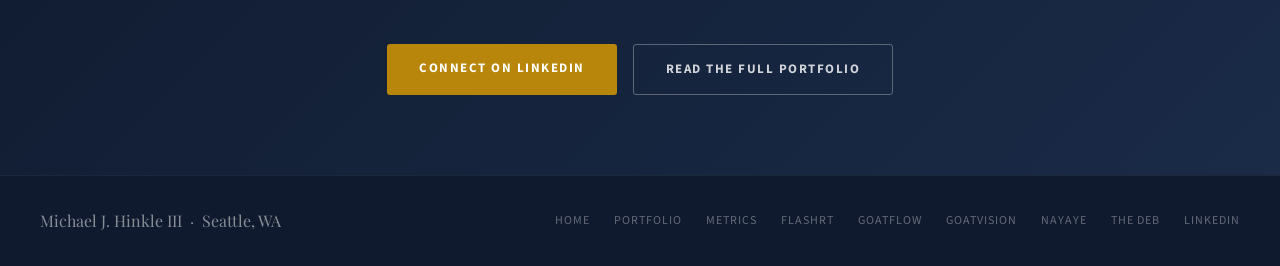
==== commit 9bb20415: "Add files via upload" ====
--- a/index.html
+++ b/index.html
@@ -438,18 +438,33 @@
       </div>
 
       <!-- AI Evolution Guide -->
-      <div class="project-card">
-        <div class="project-card-header">
-          <div class="project-card-tag tag-live">Live Web Application</div>
-          <div class="project-card-name">AI Evolution Guide</div>
-          <div class="project-card-sub">Workforce AI Education Platform</div>
-        </div>
-        <div style="overflow:hidden;max-height:160px;">
-          <img src="ai_guide_screenshot.png" alt="AI Evolution Guide — live app screenshot" style="width:100%;display:block;object-fit:cover;object-position:top;">
-        </div>
-        <div class="project-card-body"><p class="project-card-desc">Interactive workforce education platform covering the full arc of AI — history, working tools, infrastructure fundamentals, and forward-looking trends. Built for operators and managers, not engineers. Deployed independently as a practical resource for teams navigating the AI transition.</p></div>
-        <div class="project-card-footer">
-          <a href="https://aiguide.michaeljhinkle.com" target="_blank" class="project-card-link">View Live App &rarr;</a>
+      <div class="project-card flagship" style="border-color:rgba(99,102,241,0.25);" onmouseover="this.style.borderColor='rgba(99,102,241,0.6)'" onmouseout="this.style.borderColor='rgba(99,102,241,0.25)'">
+        <div class="flagship-left">
+          <div class="project-card-header">
+            <div class="project-card-tag tag-live">Live Web Application</div>
+            <div class="project-card-name">AI Evolution Guide</div>
+            <div class="project-card-sub">Workforce AI Education Platform</div>
+          </div>
+          <div style="overflow:hidden;flex:1;">
+            <img src="ai_guide_screenshot.png" alt="AI Evolution Guide — live app screenshot" style="width:100%;height:100%;display:block;object-fit:cover;object-position:top;">
+          </div>
+        </div>
+        <div class="flagship-right" style="border-left-color:rgba(99,102,241,0.2);padding:32px;">
+          <div>
+            <div style="font-size:11px;font-weight:700;letter-spacing:2px;text-transform:uppercase;color:#818cf8;margin-bottom:16px;">AI Won't Wait for You</div>
+            <p style="font-size:15px;font-weight:300;color:rgba(255,255,255,0.75);line-height:1.8;margin-bottom:20px;">Interactive workforce education platform covering the full arc of AI — from the 1950s to now. History, working tools, infrastructure fundamentals, energy, robotics, medicine, quantum computing, and forward-looking trends. Built for operators and managers, not engineers.</p>
+            <p style="font-size:14px;font-weight:300;color:rgba(255,255,255,0.5);line-height:1.75;margin-bottom:24px;">Includes 8 free tools from OpenAI, Google, Amazon, and Microsoft with hands-on access and guided learning paths. Deployed independently as a practical resource for teams navigating the AI transition.</p>
+            <div style="display:flex;flex-wrap:wrap;gap:6px;margin-bottom:28px;">
+              <span style="font-size:9px;font-weight:700;letter-spacing:0.12em;text-transform:uppercase;padding:3px 8px;border:1px solid rgba(99,102,241,0.35);color:#818cf8;">Timeline</span>
+              <span style="font-size:9px;font-weight:700;letter-spacing:0.12em;text-transform:uppercase;padding:3px 8px;border:1px solid rgba(99,102,241,0.35);color:#818cf8;">Infrastructure</span>
+              <span style="font-size:9px;font-weight:700;letter-spacing:0.12em;text-transform:uppercase;padding:3px 8px;border:1px solid rgba(99,102,241,0.35);color:#818cf8;">Tools</span>
+              <span style="font-size:9px;font-weight:700;letter-spacing:0.12em;text-transform:uppercase;padding:3px 8px;border:1px solid rgba(99,102,241,0.35);color:#818cf8;">Energy</span>
+              <span style="font-size:9px;font-weight:700;letter-spacing:0.12em;text-transform:uppercase;padding:3px 8px;border:1px solid rgba(99,102,241,0.35);color:#818cf8;">Future</span>
+            </div>
+          </div>
+          <div class="project-card-footer">
+            <a href="https://aiguide.michaeljhinkle.com" target="_blank" class="project-card-link">View Live App &rarr;</a>
+          </div>
         </div>
       </div>
 
